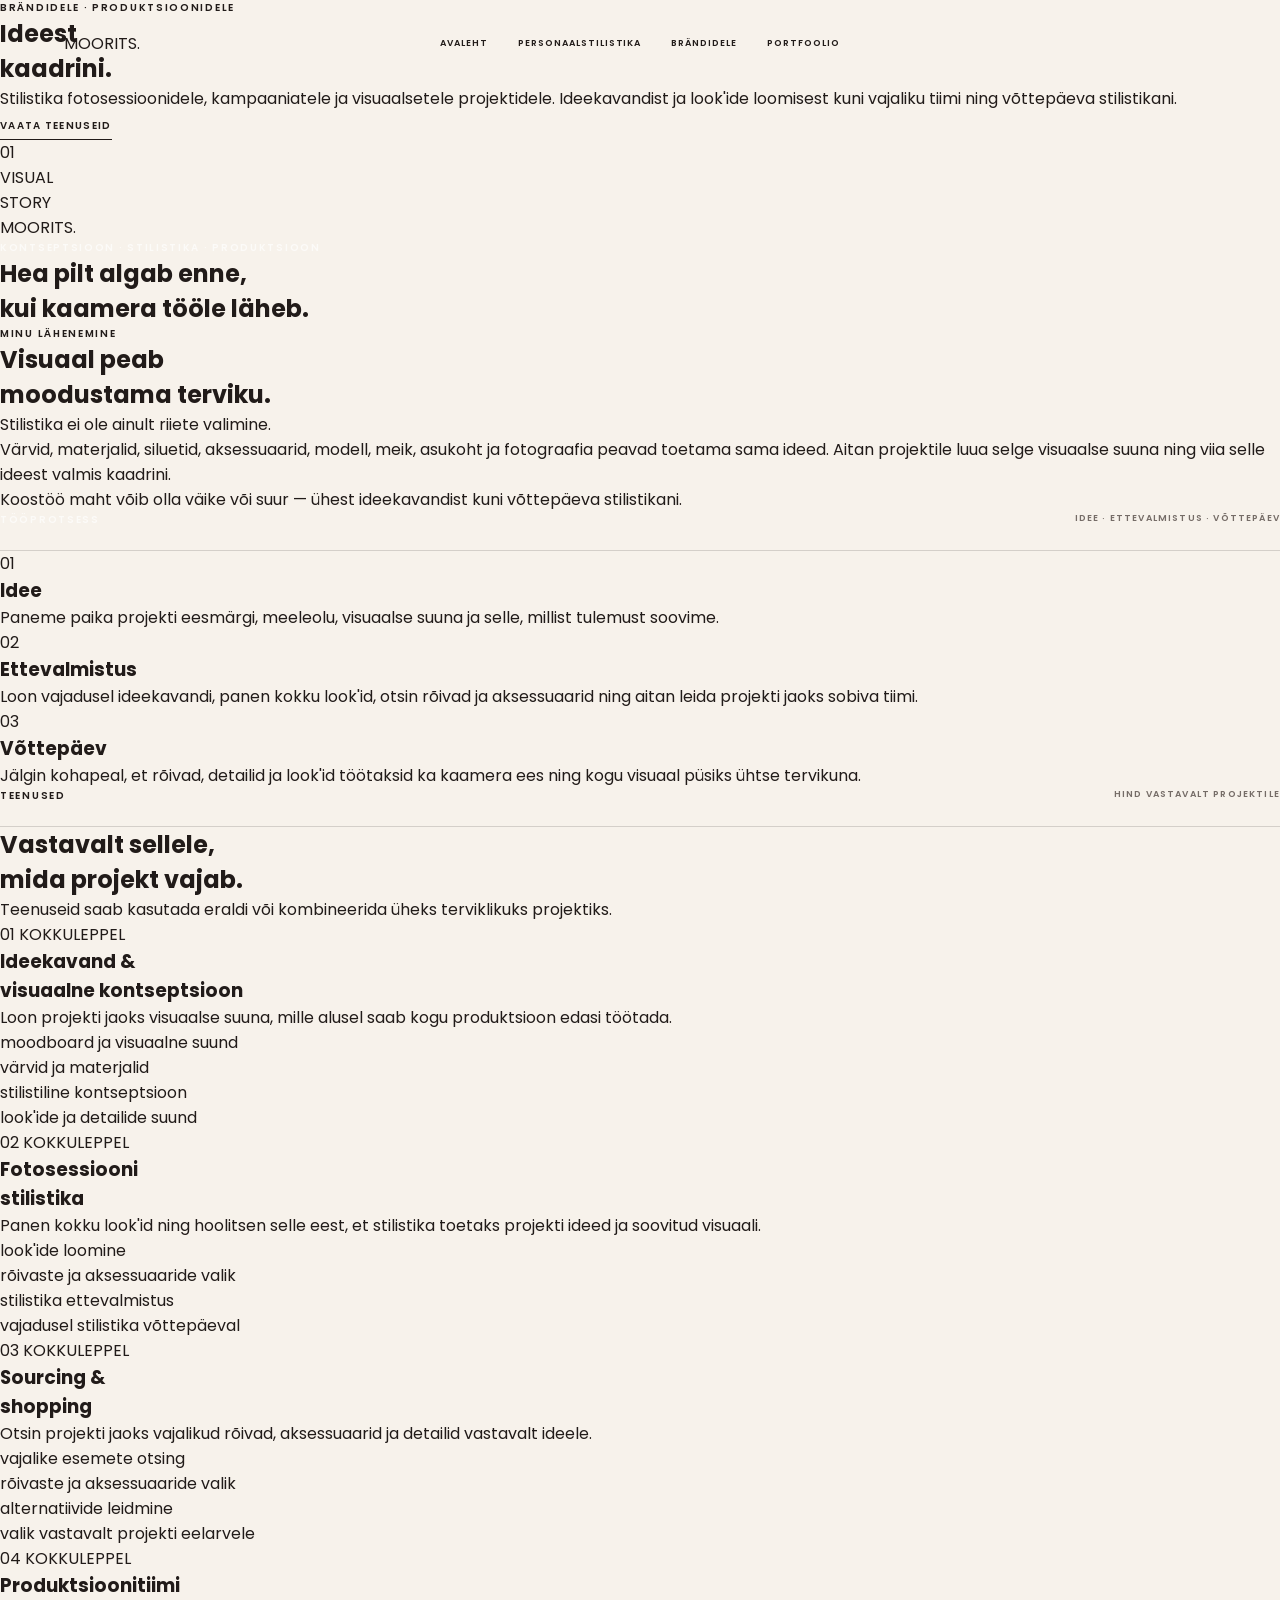
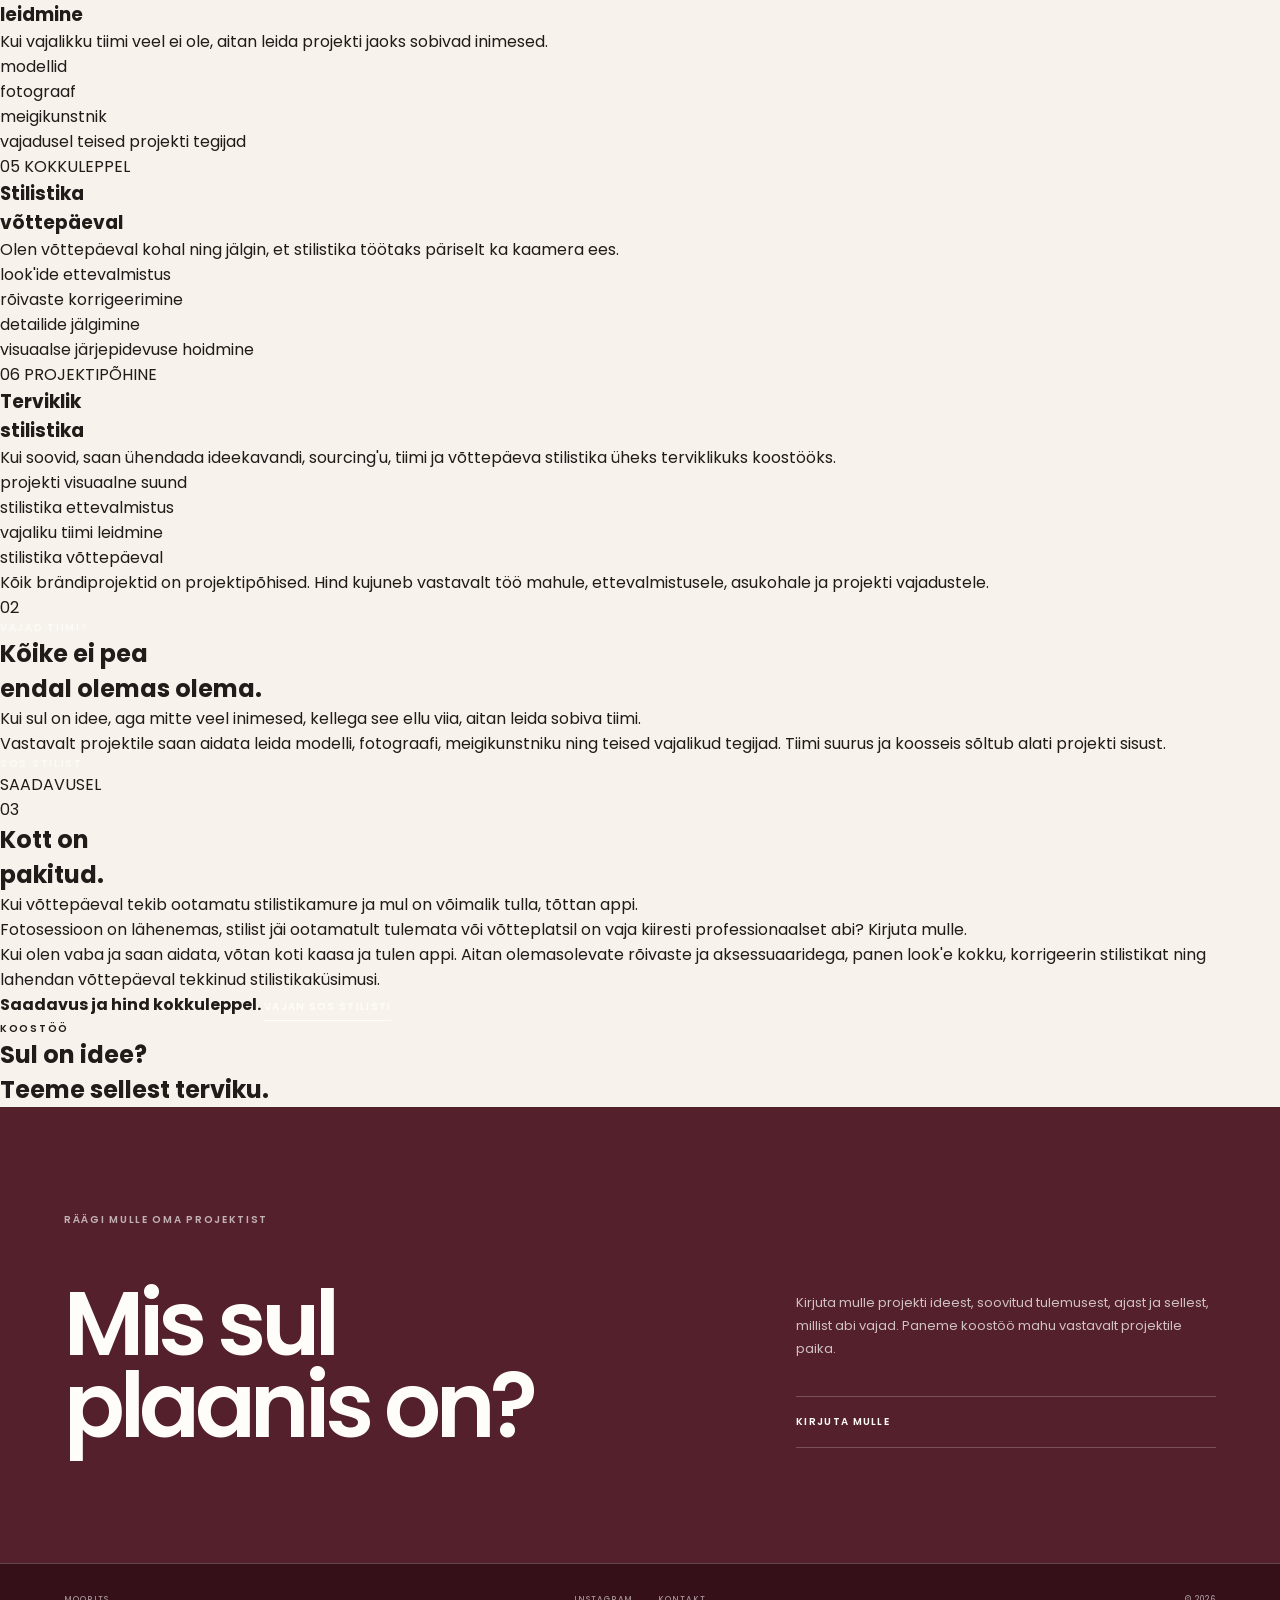
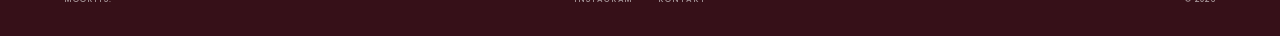
==== brandidele/index.html @ 77b9a2a5 "Update index.html" ====
<!DOCTYPE html>
<html lang="et">

<head>
  <meta charset="UTF-8">
  <meta name="viewport" content="width=device-width, initial-scale=1.0">

  <title>Stilistika brändidele | MOORITS.</title>

  <meta
    name="description"
    content="Stilistika brändidele, fotosessioonidele ja visuaalsetele projektidele. Ideekavandid, fotosessiooni stilistika, sourcing, tiimi leidmine ja SOS Stilist."
  >

  <link rel="stylesheet" href="../css/style.css">
</head>

<body class="brands-page">

  <header class="header brands-header">

    <a href="/" class="logo">MOORITS.</a>

    <nav class="desktop-nav">

      <a href="/">AVALEHT</a>

      <div class="nav-dropdown">

        <button class="nav-dropdown-trigger" type="button">
          PERSONAALSTILISTIKA
        </button>

        <div class="nav-dropdown-menu">
          <a href="/meestele/">MEESTELE</a>
          <a href="/naistele/">NAISTELE</a>
        </div>

      </div>

      <a href="/brandidele/" class="active">BRÄNDIDELE</a>
      <a href="/portfoolio/">PORTFOOLIO</a>

    </nav>

    <button class="menu-button" id="menuButton" type="button">
      MENÜÜ
    </button>

  </header>


  <nav class="mobile-nav" id="mobileNav">

    <button class="mobile-close" id="mobileClose" type="button">
      SULGE
    </button>

    <div class="mobile-links">

      <a href="/">Avaleht</a>

      <span class="mobile-nav-label">
        PERSONAALSTILISTIKA
      </span>

      <a href="/meestele/">Meestele</a>
      <a href="/naistele/">Naistele</a>

      <a href="/brandidele/">Brändidele</a>
      <a href="/portfoolio/">Portfoolio</a>

      <a href="#kontakt">Kontakt</a>

    </div>

  </nav>


  <main>

    <!-- HERO -->

    <section class="brands-hero">

      <div class="brands-hero-copy">

        <p class="label brands-label">
          BRÄNDIDELE · PRODUKTSIOONIDELE
        </p>

        <h1>
          Ideest<br>
          <span>kaadrini.</span>
        </h1>

        <p class="brands-hero-lead">
          Stilistika fotosessioonidele, kampaaniatele ja visuaalsetele
          projektidele. Ideekavandist ja look'ide loomisest kuni
          vajaliku tiimi ning võttepäeva stilistikani.
        </p>

        <a href="#teenused" class="text-link">
          VAATA TEENUSEID
        </a>

      </div>

      <div class="brands-hero-visual">

        <span class="brands-hero-number">
          01
        </span>

        <div class="brands-hero-word">
          VISUAL<br>
          STORY
        </div>

        <span class="brands-hero-bottom">
          MOORITS.
        </span>

      </div>

    </section>


    <!-- STATEMENT -->

    <section class="brands-statement">

      <p class="label light">
        KONTSEPTSIOON · STILISTIKA · PRODUKTSIOON
      </p>

      <h2>
        Hea pilt algab enne,<br>
        <span>kui kaamera tööle läheb.</span>
      </h2>

    </section>


    <!-- INTRO -->

    <section class="brands-intro">

      <div class="brands-intro-heading">

        <p class="label brands-label">
          MINU LÄHENEMINE
        </p>

        <h2>
          Visuaal peab<br>
          moodustama terviku.
        </h2>

      </div>

      <div class="brands-intro-copy">

        <p class="brands-intro-lead">
          Stilistika ei ole ainult riiete valimine.
        </p>

        <p>
          Värvid, materjalid, siluetid, aksessuaarid, modell,
          meik, asukoht ja fotograafia peavad toetama sama ideed.
          Aitan projektile luua selge visuaalse suuna ning viia selle
          ideest valmis kaadrini.
        </p>

        <p>
          Koostöö maht võib olla väike või suur —
          ühest ideekavandist kuni võttepäeva stilistikani.
        </p>

      </div>

    </section>


    <!-- PROCESS -->

    <section class="brands-process">

      <div class="section-head">

        <p class="label light">
          TÖÖPROTSESS
        </p>

        <span>
          IDEE · ETTEVALMISTUS · VÕTTEPÄEV
        </span>

      </div>

      <div class="brands-process-grid">

        <article>

          <span class="brands-process-number">
            01
          </span>

          <h3>
            Idee
          </h3>

          <p>
            Paneme paika projekti eesmärgi, meeleolu,
            visuaalse suuna ja selle, millist tulemust soovime.
          </p>

        </article>


        <article>

          <span class="brands-process-number">
            02
          </span>

          <h3>
            Ettevalmistus
          </h3>

          <p>
            Loon vajadusel ideekavandi, panen kokku look'id,
            otsin rõivad ja aksessuaarid ning aitan leida
            projekti jaoks sobiva tiimi.
          </p>

        </article>


        <article>

          <span class="brands-process-number">
            03
          </span>

          <h3>
            Võttepäev
          </h3>

          <p>
            Jälgin kohapeal, et rõivad, detailid ja look'id
            töötaksid ka kaamera ees ning kogu visuaal
            püsiks ühtse tervikuna.
          </p>

        </article>

      </div>

    </section>


    <!-- SERVICES -->

    <section class="brands-services" id="teenused">

      <div class="section-head">

        <p class="label">
          TEENUSED
        </p>

        <span>
          HIND VASTAVALT PROJEKTILE
        </span>

      </div>


      <div class="brands-services-heading">

        <h2>
          Vastavalt sellele,<br>
          <span>mida projekt vajab.</span>
        </h2>

        <p>
          Teenuseid saab kasutada eraldi või kombineerida
          üheks terviklikuks projektiks.
        </p>

      </div>


      <div class="brands-service-grid">

        <article class="brands-service-card">

          <div class="brands-service-top">
            <span>01</span>
            <span>KOKKULEPPEL</span>
          </div>

          <h3>
            Ideekavand &amp;<br>
            visuaalne kontseptsioon
          </h3>

          <p>
            Loon projekti jaoks visuaalse suuna, mille alusel
            saab kogu produktsioon edasi töötada.
          </p>

          <ul>
            <li>moodboard ja visuaalne suund</li>
            <li>värvid ja materjalid</li>
            <li>stilistiline kontseptsioon</li>
            <li>look'ide ja detailide suund</li>
          </ul>

        </article>


        <article class="brands-service-card brands-service-featured">

          <div class="brands-service-top">
            <span>02</span>
            <span>KOKKULEPPEL</span>
          </div>

          <h3>
            Fotosessiooni<br>
            stilistika
          </h3>

          <p>
            Panen kokku look'id ning hoolitsen selle eest,
            et stilistika toetaks projekti ideed ja soovitud visuaali.
          </p>

          <ul>
            <li>look'ide loomine</li>
            <li>rõivaste ja aksessuaaride valik</li>
            <li>stilistika ettevalmistus</li>
            <li>vajadusel stilistika võttepäeval</li>
          </ul>

        </article>


        <article class="brands-service-card">

          <div class="brands-service-top">
            <span>03</span>
            <span>KOKKULEPPEL</span>
          </div>

          <h3>
            Sourcing &amp;<br>
            shopping
          </h3>

          <p>
            Otsin projekti jaoks vajalikud rõivad,
            aksessuaarid ja detailid vastavalt ideele.
          </p>

          <ul>
            <li>vajalike esemete otsing</li>
            <li>rõivaste ja aksessuaaride valik</li>
            <li>alternatiivide leidmine</li>
            <li>valik vastavalt projekti eelarvele</li>
          </ul>

        </article>


        <article class="brands-service-card">

          <div class="brands-service-top">
            <span>04</span>
            <span>KOKKULEPPEL</span>
          </div>

          <h3>
            Produktsioonitiimi<br>
            leidmine
          </h3>

          <p>
            Kui vajalikku tiimi veel ei ole, aitan leida
            projekti jaoks sobivad inimesed.
          </p>

          <ul>
            <li>modellid</li>
            <li>fotograaf</li>
            <li>meigikunstnik</li>
            <li>vajadusel teised projekti tegijad</li>
          </ul>

        </article>


        <article class="brands-service-card">

          <div class="brands-service-top">
            <span>05</span>
            <span>KOKKULEPPEL</span>
          </div>

          <h3>
            Stilistika<br>
            võttepäeval
          </h3>

          <p>
            Olen võttepäeval kohal ning jälgin,
            et stilistika töötaks päriselt ka kaamera ees.
          </p>

          <ul>
            <li>look'ide ettevalmistus</li>
            <li>rõivaste korrigeerimine</li>
            <li>detailide jälgimine</li>
            <li>visuaalse järjepidevuse hoidmine</li>
          </ul>

        </article>


        <article class="brands-service-card brands-service-last">

          <div class="brands-service-top">
            <span>06</span>
            <span>PROJEKTIPÕHINE</span>
          </div>

          <h3>
            Terviklik<br>
            stilistika
          </h3>

          <p>
            Kui soovid, saan ühendada ideekavandi,
            sourcing'u, tiimi ja võttepäeva stilistika
            üheks terviklikuks koostööks.
          </p>

          <ul>
            <li>projekti visuaalne suund</li>
            <li>stilistika ettevalmistus</li>
            <li>vajaliku tiimi leidmine</li>
            <li>stilistika võttepäeval</li>
          </ul>

        </article>

      </div>


      <p class="brands-price-note">
        Kõik brändiprojektid on projektipõhised.
        Hind kujuneb vastavalt töö mahule, ettevalmistusele,
        asukohale ja projekti vajadustele.
      </p>

    </section>


    <!-- TEAM -->

    <section class="brands-team">

      <div class="brands-team-side">

        <span>
          02
        </span>

        <p class="label light">
          VAJAD TIIMI?
        </p>

      </div>


      <div class="brands-team-main">

        <h2>
          Kõike ei pea<br>
          endal olemas olema.
        </h2>

        <div class="brands-team-text">

          <p class="brands-team-lead">
            Kui sul on idee, aga mitte veel inimesed,
            kellega see ellu viia, aitan leida sobiva tiimi.
          </p>

          <p>
            Vastavalt projektile saan aidata leida modelli,
            fotograafi, meigikunstniku ning teised vajalikud tegijad.
            Tiimi suurus ja koosseis sõltub alati projekti sisust.
          </p>

        </div>

      </div>

    </section>


    <!-- SOS -->

    <section class="brands-sos">

      <div class="brands-sos-top">

        <p class="label light">
          SOS STILIST
        </p>

        <span>
          SAADAVUSEL
        </span>

      </div>


      <div class="brands-sos-grid">

        <div>

          <span class="brands-sos-small">
            03
          </span>

          <h2>
            Kott on<br>
            pakitud.
          </h2>

        </div>


        <div class="brands-sos-copy">

          <p class="brands-sos-lead">
            Kui võttepäeval tekib ootamatu stilistikamure
            ja mul on võimalik tulla, tõttan appi.
          </p>

          <p>
            Fotosessioon on lähenemas, stilist jäi ootamatult
            tulemata või võtteplatsil on vaja kiiresti
            professionaalset abi? Kirjuta mulle.
          </p>

          <p>
            Kui olen vaba ja saan aidata, võtan koti kaasa
            ja tulen appi. Aitan olemasolevate rõivaste ja
            aksessuaaridega, panen look'e kokku, korrigeerin
            stilistikat ning lahendan võttepäeval tekkinud
            stilistikaküsimusi.
          </p>

          <strong>
            Saadavus ja hind kokkuleppel.
          </strong>

          <a href="#kontakt" class="text-link light-link">
            VAJAN SOS STILISTI
          </a>

        </div>

      </div>

    </section>


    <!-- FINAL -->

    <section class="brands-final">

      <p class="label brands-label">
        KOOSTÖÖ
      </p>

      <h2>
        Sul on idee?<br>
        <span>Teeme sellest terviku.</span>
      </h2>

    </section>


    <!-- CONTACT -->

    <section class="contact brands-contact" id="kontakt">

      <p class="label light">
        RÄÄGI MULLE OMA PROJEKTIST
      </p>

      <div class="contact-grid">

        <h2>
          Mis sul<br>
          plaanis on?
        </h2>

        <div>

          <p>
            Kirjuta mulle projekti ideest, soovitud tulemusest,
            ajast ja sellest, millist abi vajad.
            Paneme koostöö mahu vastavalt projektile paika.
          </p>

          <span class="contact-link">
            KIRJUTA MULLE
          </span>

        </div>

      </div>

    </section>

  </main>


  <footer>

    <span>
      MOORITS.
    </span>

    <div>
      <a href="#">INSTAGRAM</a>
      <a href="#kontakt">KONTAKT</a>
    </div>

    <span>
      © 2026
    </span>

  </footer>


  <script src="../js/main.js"></script>

</body>
</html>
---- css/style.css ----
@import url("https://fonts.googleapis.com/css2?family=Poppins:wght@400;500;600;700&display=swap");

:root {
  --cream: #f7f2eb;
  --beige: #e7dbcf;
  --beige-light: #eee6dc;

  --wine: #54202b;
  --wine-dark: #361018;

  --ink: #211b19;
  --muted: #756c67;

  --white: #fffdf9;

  --line: rgba(33, 27, 25, 0.16);
  --line-light: rgba(255, 255, 255, 0.22);

  --page: 5vw;
}

* {
  margin: 0;
  padding: 0;
  box-sizing: border-box;
}

html {
  scroll-behavior: smooth;
}

body {
  font-family: "Poppins", Arial, sans-serif;

  background: var(--cream);
  color: var(--ink);

  overflow-x: hidden;

  -webkit-font-smoothing: antialiased;
}

body.menu-open {
  overflow: hidden;
}

img {
  display: block;
  width: 100%;
}

a {
  color: inherit;
  text-decoration: none;
}

button {
  font-family: inherit;
}

.label {
  font-size: 10px;
  font-weight: 600;

  letter-spacing: 0.17em;
}

.label.light {
  color: rgba(255,255,255,0.65);
}

.text-link {
  display: inline-block;

  width: fit-content;

  padding-bottom: 5px;

  border-bottom: 1px solid currentColor;

  font-size: 10px;
  font-weight: 600;

  letter-spacing: 0.13em;
}

.light-link {
  color: var(--white);
}


/* HEADER */

.header {
  position: absolute;

  top: 0;
  left: 0;

  z-index: 50;

  width: 100%;
  height: 86px;

  display: grid;

  grid-template-columns: 1fr auto 1fr;

  align-items: center;

  padding: 0 var(--page);
}

.logo {
  width: 150px;
}

.desktop-nav {
  display: flex;

  gap: 30px;

  align-items: center;
}

.desktop-nav a {
  font-size: 9px;
  font-weight: 600;

  letter-spacing: 0.11em;
}

.menu-button {
  display: none;
}


/* MOBILE MENU */

.mobile-nav {
  display: none;
}


/* HERO */

.hero {
  min-height: 100vh;

  display: grid;

  grid-template-columns: 42% 58%;

  background: var(--beige-light);
}

.hero-text {
  display: flex;

  flex-direction: column;

  justify-content: center;

  padding:
    130px
    5vw
    70px
    var(--page);
}

.hero-text .label {
  margin-bottom: 25px;

  color: var(--wine);
}

.hero-text h1 {
  max-width: 620px;

  font-size: clamp(40px, 4.2vw, 67px);
  font-weight: 700;

  line-height: 1.02;
  letter-spacing: -0.055em;
}

.hero-description {
  max-width: 360px;

  margin-top: 28px;

  color: var(--muted);

  font-size: 13px;
  line-height: 1.7;
}

.hero-text .text-link {
  margin-top: 35px;
}

.hero-image {
  min-width: 0;

  overflow: hidden;
}

.hero-image img {
  width: 100%;
  height: 100%;

  object-fit: cover;
  object-position: center center;
}


/* INTRO */

.intro {
  display: grid;

  grid-template-columns: 1.15fr 0.85fr;

  gap: 11vw;

  padding:
    130px
    var(--page)
    140px;
}

.intro h2 {
  margin-top: 30px;

  font-size: clamp(43px, 5vw, 76px);
  font-weight: 700;

  line-height: 0.98;
  letter-spacing: -0.055em;
}

.intro h2 span {
  color: var(--wine);
}

.intro-copy {
  align-self: end;
}

.intro-copy p {
  color: var(--muted);

  font-size: 13px;
  line-height: 1.8;
}

.intro-copy .lead {
  margin-bottom: 28px;

  color: var(--ink);

  font-size: 18px;
  font-weight: 500;

  line-height: 1.45;
}


/* SERVICES */

.services {
  padding:
    100px
    var(--page)
    130px;

  background: var(--beige);
}

.section-head {
  display: flex;

  justify-content: space-between;

  padding-bottom: 22px;

  border-bottom: 1px solid var(--line);
}

.section-head span {
  color: var(--muted);

  font-size: 9px;
  font-weight: 600;

  letter-spacing: 0.13em;
}

.service {
  min-height: 175px;

  display: grid;

  grid-template-columns:
    55px
    1.05fr
    0.75fr
    30px;

  gap: 35px;

  align-items: center;

  border-bottom: 1px solid var(--line);

  transition:
    background 0.25s ease,
    color 0.25s ease,
    padding 0.25s ease;
}

.service:hover {
  padding-left: 20px;
  padding-right: 20px;

  background: var(--wine);
  color: var(--white);
}

.number {
  align-self: start;

  padding-top: 45px;

  color: var(--muted);

  font-size: 9px;
}

.service h3 {
  font-size: clamp(27px, 3vw, 46px);
  font-weight: 600;

  line-height: 1.05;
  letter-spacing: -0.04em;
}

.service small {
  display: block;

  margin-top: 10px;

  color: var(--muted);

  font-size: 8px;
  font-weight: 600;

  letter-spacing: 0.15em;
}

.service p {
  max-width: 390px;

  color: var(--muted);

  font-size: 12px;
  line-height: 1.75;
}

.service:hover .number,
.service:hover small,
.service:hover p {
  color: rgba(255,255,255,0.7);
}

.arrow {
  justify-self: end;

  font-size: 22px;
}


/* STATEMENT */

.statement {
  min-height: 650px;

  display: grid;

  grid-template-columns: 30% 70%;

  padding:
    100px
    var(--page);

  background: var(--wine);

  color: var(--white);
}

.statement-content {
  align-self: center;

  max-width: 920px;
}

.statement h2 {
  font-size: clamp(48px, 6vw, 90px);
  font-weight: 600;

  line-height: 0.98;
  letter-spacing: -0.06em;
}

.statement h2 span {
  color: var(--beige);

  font-style: italic;
}

.statement-content p {
  max-width: 560px;

  margin-top: 35px;

  color: rgba(255,255,255,0.72);

  font-size: 13px;
  line-height: 1.8;
}

.statement-content .text-link {
  margin-top: 38px;
}


/* PORTFOLIO */

.portfolio {
  padding:
    120px
    var(--page)
    130px;
}

.portfolio-head {
  display: flex;

  justify-content: space-between;
  align-items: end;

  gap: 60px;

  margin-bottom: 70px;
}

.portfolio-head h2 {
  margin-top: 17px;

  font-size: clamp(50px, 6vw, 88px);
  font-weight: 700;

  letter-spacing: -0.06em;
}

.portfolio-head > p {
  max-width: 320px;

  color: var(--muted);

  font-size: 12px;
  line-height: 1.7;
}

.portfolio-grid {
  display: grid;

  grid-template-columns: 1fr 0.74fr 0.82fr;

  gap: 25px;

  align-items: start;
}

.work-2 {
  margin-top: 100px;
}

.work-3 {
  margin-top: 35px;
}

.work-image {
  aspect-ratio: 4 / 5;

  padding: 16px;

  font-size: 9px;
  font-weight: 600;
}

.neutral {
  background: #cdbfb2;
}

.wine {
  background: var(--wine);
  color: var(--white);
}

.dark {
  background: var(--ink);
  color: var(--white);
}

.work-meta {
  display: flex;

  justify-content: space-between;

  margin-top: 11px;

  font-size: 8px;
  font-weight: 600;

  letter-spacing: 0.12em;
}


/* ABOUT */

.about {
  display: grid;

  grid-template-columns: 46% 54%;

  min-height: 760px;

  background: var(--wine-dark);

  color: var(--white);
}

.about-image {
  overflow: hidden;
}

.about-image img {
  width: 100%;
  height: 100%;

  object-fit: cover;
  object-position: center top;
}

.about-copy {
  display: flex;

  flex-direction: column;

  justify-content: center;

  padding:
    90px
    8vw
    90px
    7vw;
}

.about-name {
  margin-top: 40px;

  color: var(--beige);

  font-size: 10px;
  font-weight: 600;

  letter-spacing: 0.16em;
}

.about-copy h2 {
  margin-top: 15px;

  font-size: clamp(46px, 5vw, 78px);
  font-weight: 600;

  line-height: 0.98;
  letter-spacing: -0.055em;
}

.about-copy h3 {
  margin-top: 27px;

  color: var(--beige);

  font-size: 19px;
  font-weight: 500;
}

.about-copy > p:not(.about-name) {
  max-width: 560px;

  margin-top: 22px;

  color: rgba(255,255,255,0.72);

  font-size: 13px;
  line-height: 1.8;
}

.about-copy .text-link {
  margin-top: 38px;
}


/* TASKUSTILIST */

.taskustilist {
  padding:
    110px
    var(--page)
    130px;

  background: var(--beige-light);
}

.task-grid {
  display: grid;

  grid-template-columns: 1.15fr 0.85fr;

  gap: 8vw;

  align-items: end;

  margin-top: 75px;
}

.task-title {
  font-size: clamp(65px, 9vw, 135px);
  font-weight: 700;

  line-height: 0.78;
  letter-spacing: -0.07em;
}

.task-title span {
  display: block;
}

.task-title span:last-child {
  margin-left: 10vw;

  color: var(--wine);
}

.task-copy {
  max-width: 450px;
}

.task-copy h2 {
  font-size: clamp(28px, 2.8vw, 42px);
  font-weight: 600;

  line-height: 1.08;
  letter-spacing: -0.04em;
}

.task-copy > p {
  margin-top: 24px;

  color: var(--muted);

  font-size: 12px;
  line-height: 1.75;
}

.task-row {
  display: flex;

  justify-content: space-between;

  padding: 16px 0;

  border-top: 1px solid var(--line);

  font-size: 9px;
  font-weight: 600;

  letter-spacing: 0.12em;
}

.task-copy .task-row:first-of-type {
  margin-top: 35px;
}

.task-copy .task-row:last-child {
  border-bottom: 1px solid var(--line);
}


/* CONTACT */

.contact {
  padding:
    105px
    var(--page)
    115px;

  background: var(--wine);

  color: var(--white);
}

.contact-grid {
  display: grid;

  grid-template-columns: 1.2fr 0.8fr;

  gap: 8vw;

  align-items: end;

  margin-top: 55px;
}

.contact h2 {
  font-size: clamp(53px, 7vw, 105px);
  font-weight: 600;

  line-height: 0.92;
  letter-spacing: -0.06em;
}

.contact-grid > div {
  max-width: 430px;
}

.contact-grid p {
  color: rgba(255,255,255,0.72);

  font-size: 13px;
  line-height: 1.8;
}

.contact-link {
  display: block;

  margin-top: 35px;

  padding: 17px 0;

  border-top: 1px solid var(--line-light);
  border-bottom: 1px solid var(--line-light);

  font-size: 10px;
  font-weight: 600;

  letter-spacing: 0.13em;
}


/* FOOTER */

footer {
  display: grid;

  grid-template-columns: 1fr auto 1fr;

  align-items: center;

  gap: 40px;

  padding:
    30px
    var(--page);

  background: var(--wine-dark);

  color: rgba(255,255,255,0.55);

  border-top: 1px solid var(--line-light);

  font-size: 8px;
  font-weight: 500;

  letter-spacing: 0.12em;
}

footer div {
  display: flex;

  gap: 25px;
}

footer > span:last-child {
  justify-self: end;
}


/* TABLET */

@media (max-width: 1000px) {

  :root {
    --page: 35px;
  }

  .desktop-nav {
    gap: 18px;
  }

  .service {
    grid-template-columns:
      45px
      1fr
      0.7fr
      30px;

    gap: 20px;
  }

}


/* PHONE */

@media (max-width: 760px) {

  :root {
    --page: 20px;
  }


  /* HEADER */

  .header {
    height: 70px;

    grid-template-columns: 1fr auto;
  }

  .logo {
    width: 125px;
  }

  .desktop-nav {
    display: none;
  }

  .menu-button {
    display: block;

    border: 0;
    background: none;

    color: var(--ink);

    font-size: 9px;
    font-weight: 600;

    letter-spacing: 0.14em;

    cursor: pointer;
  }


  /* MOBILE NAV */

  .mobile-nav {
    position: fixed;

    inset: 0;

    z-index: 100;

    display: flex;

    flex-direction: column;

    padding:
      25px
      var(--page);

    background: var(--wine-dark);

    color: var(--white);

    opacity: 0;

    visibility: hidden;

    transition:
      opacity 0.25s ease,
      visibility 0.25s ease;
  }

  .mobile-nav.open {
    opacity: 1;
    visibility: visible;
  }

  .mobile-close {
    align-self: flex-end;

    border: 0;
    background: none;

    color: var(--white);

    font-size: 9px;
    font-weight: 600;

    letter-spacing: 0.14em;

    cursor: pointer;
  }

  .mobile-links {
    display: flex;

    flex-direction: column;

    justify-content: center;

    flex: 1;

    gap: 7px;
  }

  .mobile-links a {
    font-size: clamp(34px, 10vw, 50px);
    font-weight: 600;

    line-height: 1.12;
    letter-spacing: -0.05em;
  }


  /* HERO */

  .hero {
    display: flex;

    flex-direction: column;

    min-height: auto;

    padding-top: 70px;
  }

  .hero-image {
    order: 1;

    height: 60vh;
    min-height: 430px;
  }

  .hero-image img {
    object-position: center 35%;
  }

  .hero-text {
    order: 2;

    padding:
      45px
      var(--page)
      60px;
  }

  .hero-text h1 {
    max-width: 100%;

    font-size: clamp(38px, 10.6vw, 52px);
  }

  .hero-description {
    margin-top: 22px;
  }


  /* INTRO */

  .intro {
    display: block;

    padding:
      80px
      var(--page)
      90px;
  }

  .intro h2 {
    font-size: clamp(39px, 11vw, 56px);
  }

  .intro-copy {
    margin-top: 55px;

    padding-top: 23px;

    border-top: 1px solid var(--line);
  }


  /* SERVICES */

  .services {
    padding:
      75px
      var(--page)
      85px;
  }

  .service {
    min-height: auto;

    grid-template-columns: 1fr 30px;

    gap: 16px;

    padding: 28px 0;
  }

  .number {
    grid-column: 1 / -1;

    padding-top: 0;
  }

  .service > div {
    grid-column: 1 / -1;
  }

  .service h3 {
    font-size: clamp(28px, 8vw, 39px);
  }

  .service p {
    grid-column: 1;

    padding-top: 5px;
  }

  .arrow {
    grid-column: 2;

    align-self: end;
  }

  .service:hover {
    padding:
      28px
      15px;

    margin:
      0
      -15px;
  }


  /* STATEMENT */

  .statement {
    min-height: auto;

    display: block;

    padding:
      80px
      var(--page)
      90px;
  }

  .statement-content {
    margin-top: 85px;
  }

  .statement h2 {
    font-size: clamp(43px, 12vw, 61px);
  }


  /* PORTFOLIO */

  .portfolio {
    padding:
      85px
      var(--page)
      90px;
  }

  .portfolio-head {
    display: block;

    margin-bottom: 50px;
  }

  .portfolio-head h2 {
    font-size: clamp(49px, 14vw, 70px);
  }

  .portfolio-head > p {
    margin-top: 28px;
  }

  .portfolio-grid {
    display: flex;

    gap: 14px;

    margin:
      0
      calc(var(--page) * -1);

    padding:
      0
      var(--page)
      15px;

    overflow-x: auto;

    scroll-snap-type: x mandatory;
    scrollbar-width: none;
  }

  .portfolio-grid::-webkit-scrollbar {
    display: none;
  }

  .work {
    flex: 0 0 80vw;

    margin-top: 0;

    scroll-snap-align: start;
  }


  /* ABOUT */

  .about {
    display: flex;

    flex-direction: column;

    min-height: auto;
  }

  .about-image {
    height: 62vh;
  }

  .about-copy {
    padding:
      70px
      var(--page)
      85px;
  }

  .about-copy h2 {
    font-size: clamp(43px, 12vw, 60px);
  }


  /* TASK */

  .taskustilist {
    padding:
      80px
      var(--page)
      90px;
  }

  .task-grid {
    display: block;

    margin-top: 55px;
  }

  .task-title {
    font-size: clamp(63px, 18vw, 90px);
  }

  .task-copy {
    margin-top: 80px;
  }

  .task-copy h2 {
    font-size: 30px;
  }


  /* CONTACT */

  .contact {
    padding:
      85px
      var(--page)
      90px;
  }

  .contact-grid {
    display: block;

    margin-top: 50px;
  }

  .contact h2 {
    font-size: clamp(50px, 14vw, 68px);
  }

  .contact-grid > div {
    margin-top: 60px;
  }


  /* FOOTER */

  footer {
    grid-template-columns: 1fr auto;

    gap: 25px;

    padding:
      28px
      var(--page);
  }

  footer div {
    justify-self: end;
  }

  footer > span:last-child {
    grid-column: 1 / -1;

    justify-self: start;
  }

}
/* =========================================================
   PERSONAALSTILISTIKA — NAISTELE
   ========================================================= */


/* NAV DROPDOWN */

.nav-dropdown {
  position: relative;
}

.nav-dropdown-trigger {
  padding: 25px 0;

  border: 0;
  background: transparent;

  color: var(--ink);

  font-family: inherit;
  font-size: 9px;
  font-weight: 600;

  letter-spacing: 0.11em;

  cursor: pointer;
}

.nav-dropdown-menu {
  position: absolute;

  top: calc(100% - 10px);
  left: 50%;

  width: 185px;

  padding: 10px;

  background: var(--white);

  border: 1px solid var(--line);

  transform:
    translateX(-50%)
    translateY(8px);

  opacity: 0;
  visibility: hidden;

  transition:
    opacity 0.2s ease,
    transform 0.2s ease,
    visibility 0.2s ease;
}

.nav-dropdown:hover .nav-dropdown-menu,
.nav-dropdown:focus-within .nav-dropdown-menu {
  opacity: 1;
  visibility: visible;

  transform:
    translateX(-50%)
    translateY(0);
}

.nav-dropdown-menu a {
  display: block;

  padding: 12px 14px;

  color: var(--ink);

  font-size: 9px;
  font-weight: 600;

  letter-spacing: 0.11em;
}

.nav-dropdown-menu a:hover,
.nav-dropdown-menu a.active {
  background: var(--beige-light);
  color: var(--wine);
}

.mobile-nav-label {
  margin-top: 20px;
  margin-bottom: 3px;

  color: rgba(255,255,255,0.45);

  font-size: 9px;
  font-weight: 600;

  letter-spacing: 0.15em;
}


/* HEADER */

.women-header {
  color: var(--ink);
}


/* HERO */

.women-hero {
  min-height: 100vh;

  display: grid;

  grid-template-columns: 58% 42%;

  padding-top: 86px;

  background: var(--beige-light);
}

.women-hero-copy {
  display: flex;

  flex-direction: column;

  justify-content: center;

  padding:
    80px
    7vw
    90px
    var(--page);
}

.women-hero-copy .label {
  margin-bottom: 30px;

  color: var(--wine);
}

.women-hero-copy h1 {
  max-width: 800px;

  font-size: clamp(58px, 7vw, 108px);
  font-weight: 700;

  line-height: 0.9;
  letter-spacing: -0.07em;
}

.women-hero-lead {
  max-width: 570px;

  margin-top: 40px;

  color: var(--muted);

  font-size: 14px;
  line-height: 1.8;
}

.women-hero-copy .text-link {
  margin-top: 38px;
}

.women-hero-visual {
  position: relative;

  display: flex;

  flex-direction: column;

  justify-content: space-between;

  padding:
    50px
    45px;

  background: var(--wine);

  color: var(--white);

  overflow: hidden;
}

.women-hero-number {
  align-self: flex-end;

  font-size: 10px;
  font-weight: 600;

  letter-spacing: 0.15em;
}

.women-hero-word {
  margin-left: -7px;

  font-size: clamp(70px, 8vw, 135px);
  font-weight: 700;

  line-height: 0.76;
  letter-spacing: -0.08em;

  transform: rotate(-90deg);
  transform-origin: left bottom;

  white-space: nowrap;

  opacity: 0.12;
}


/* INTRO */

.women-intro {
  display: grid;

  grid-template-columns: 1.2fr 0.8fr;

  gap: 10vw;

  padding:
    130px
    var(--page)
    140px;
}

.women-intro-heading h2 {
  max-width: 900px;

  margin-top: 30px;

  font-size: clamp(48px, 6vw, 90px);
  font-weight: 700;

  line-height: 0.96;
  letter-spacing: -0.06em;
}

.women-intro-heading h2 span {
  color: var(--wine);
}

.women-intro-copy {
  align-self: end;
}

.women-intro-copy p {
  color: var(--muted);

  font-size: 13px;
  line-height: 1.85;
}

.women-intro-copy .women-intro-lead {
  margin-bottom: 25px;

  color: var(--ink);

  font-size: 18px;
  font-weight: 500;

  line-height: 1.5;
}


/* IDENTITY */

.women-identity {
  padding:
    100px
    var(--page)
    105px;

  background: var(--wine-dark);

  color: var(--white);
}

.women-identity-main {
  display: grid;

  grid-template-columns: 1.1fr 0.9fr;

  gap: 10vw;

  margin-top: 85px;
}

.women-identity-main h2 {
  max-width: 760px;

  font-size: clamp(47px, 5.7vw, 86px);
  font-weight: 600;

  line-height: 0.98;
  letter-spacing: -0.06em;
}

.women-identity-text p {
  margin-bottom: 23px;

  color: rgba(255,255,255,0.72);

  font-size: 13px;
  line-height: 1.85;
}

.women-identity-statement {
  max-width: 1050px;

  margin-top: 110px;
  margin-left: auto;

  padding-top: 30px;

  border-top: 1px solid var(--line-light);

  font-size: clamp(27px, 3.2vw, 48px);
  font-weight: 500;

  line-height: 1.18;
  letter-spacing: -0.04em;
}

.women-identity-statement strong {
  display: block;

  margin-top: 7px;

  color: var(--beige);

  font-weight: 600;
}


/* SERVICES */

.women-services {
  padding:
    110px
    var(--page)
    120px;

  background: var(--cream);
}

.women-services-heading {
  display: grid;

  grid-template-columns: 1.2fr 0.8fr;

  gap: 10vw;

  align-items: end;

  margin:
    75px
    0
    70px;
}

.women-services-heading h2 {
  font-size: clamp(52px, 6.5vw, 96px);
  font-weight: 700;

  line-height: 0.92;
  letter-spacing: -0.065em;
}

.women-services-heading p {
  max-width: 390px;

  color: var(--muted);

  font-size: 13px;
  line-height: 1.8;
}


/* COMPARISON */

.service-comparison {
  display: grid;

  grid-template-columns: repeat(3, 1fr);

  border-top: 1px solid var(--line);
  border-left: 1px solid var(--line);
}

.comparison-card {
  min-height: 690px;

  display: flex;

  flex-direction: column;

  padding:
    35px
    32px;

  border-right: 1px solid var(--line);
  border-bottom: 1px solid var(--line);

  background: var(--cream);
}

.comparison-featured {
  background: var(--beige);
}

.comparison-top {
  display: flex;

  justify-content: space-between;

  color: var(--muted);

  font-size: 8px;
  font-weight: 600;

  letter-spacing: 0.13em;
}

.comparison-card h3 {
  min-height: 110px;

  margin-top: 50px;

  font-size: clamp(30px, 3vw, 47px);
  font-weight: 600;

  line-height: 1.03;
  letter-spacing: -0.045em;
}

.comparison-price {
  margin-top: 22px;

  color: var(--wine);

  font-size: 25px;
  font-weight: 600;
}

.comparison-fit {
  min-height: 120px;

  margin-top: 35px;

  color: var(--ink);

  font-size: 12px;
  font-weight: 500;

  line-height: 1.65;
}

.comparison-card ul {
  margin:
    25px
    0
    40px;

  padding: 0;

  list-style: none;
}

.comparison-card li {
  position: relative;

  padding:
    11px
    0
    11px
    18px;

  border-top: 1px solid var(--line);

  color: var(--muted);

  font-size: 11px;
  line-height: 1.5;
}

.comparison-card li::before {
  content: "";

  position: absolute;

  top: 17px;
  left: 0;

  width: 5px;
  height: 5px;

  border-radius: 50%;

  background: var(--wine);
}

.comparison-link {
  width: fit-content;

  margin-top: auto;

  padding-bottom: 5px;

  border-bottom: 1px solid currentColor;

  font-size: 9px;
  font-weight: 600;

  letter-spacing: 0.13em;
}

.services-note {
  margin-top: 22px;

  color: var(--muted);

  font-size: 10px;
  line-height: 1.7;
}


/* DETAIL SECTIONS */

.women-service-detail {
  display: grid;

  grid-template-columns: 23% 77%;

  padding:
    110px
    var(--page)
    120px;

  background: var(--beige-light);

  border-top: 1px solid var(--line);
}

.women-service-detail:nth-of-type(even) {
  background: var(--cream);
}

.detail-side {
  display: flex;

  flex-direction: column;

  justify-content: space-between;

  min-height: 200px;
}

.detail-number {
  color: var(--wine);

  font-size: 76px;
  font-weight: 600;

  line-height: 1;
  letter-spacing: -0.07em;
}

.detail-main {
  max-width: 1050px;
}

.detail-heading {
  display: flex;

  justify-content: space-between;
  align-items: start;

  gap: 50px;
}

.detail-heading h2 {
  max-width: 760px;

  font-size: clamp(52px, 6vw, 92px);
  font-weight: 600;

  line-height: 0.92;
  letter-spacing: -0.065em;
}

.detail-price {
  padding-top: 9px;

  color: var(--wine);

  font-size: 25px;
  font-weight: 600;

  white-space: nowrap;
}

.detail-lead {
  max-width: 720px;

  margin-top: 55px;

  font-size: 18px;
  font-weight: 500;

  line-height: 1.55;
}

.detail-columns {
  display: grid;

  grid-template-columns: repeat(2, 1fr);

  gap: 55px;

  margin-top: 45px;
}

.detail-columns p {
  color: var(--muted);

  font-size: 13px;
  line-height: 1.85;
}

.detail-includes {
  display: grid;

  grid-template-columns: 0.45fr 1fr;

  gap: 50px;

  margin-top: 70px;
  padding-top: 25px;

  border-top: 1px solid var(--line);
}

.detail-includes > span {
  font-size: 9px;
  font-weight: 600;

  letter-spacing: 0.13em;
}

.detail-includes ul {
  padding: 0;

  list-style: none;
}

.detail-includes li {
  padding: 10px 0;

  border-bottom: 1px solid var(--line);

  color: var(--muted);

  font-size: 12px;
}


/* WINE SERVICE DETAIL */

.wine-detail {
  background: var(--wine) !important;

  color: var(--white);

  border-color: var(--line-light);
}

.wine-detail .detail-number,
.wine-detail .detail-price {
  color: var(--beige);
}

.wine-detail .detail-lead {
  color: var(--white);
}

.wine-detail .detail-columns p,
.wine-detail .detail-includes li {
  color: rgba(255,255,255,0.7);
}

.wine-detail .detail-includes,
.wine-detail .detail-includes li {
  border-color: var(--line-light);
}


/* STYLE SOS */

.style-sos {
  padding:
    105px
    var(--page)
    115px;

  background: var(--wine-dark);

  color: var(--white);
}

.style-sos-top {
  display: flex;

  justify-content: space-between;

  padding-bottom: 22px;

  border-bottom: 1px solid var(--line-light);
}

.style-sos-top > span {
  color: var(--beige);

  font-size: 18px;
  font-weight: 600;
}

.style-sos-grid {
  display: grid;

  grid-template-columns: 1.15fr 0.85fr;

  gap: 10vw;

  margin-top: 80px;
}

.style-sos h2 {
  font-size: clamp(48px, 6vw, 88px);
  font-weight: 600;

  line-height: 0.95;
  letter-spacing: -0.06em;
}

.style-sos-copy p {
  margin-bottom: 22px;

  color: rgba(255,255,255,0.7);

  font-size: 13px;
  line-height: 1.85;
}

.style-sos-copy .style-sos-lead {
  color: var(--white);

  font-size: 18px;
  font-weight: 500;

  line-height: 1.55;
}

.style-sos-copy .text-link {
  margin-top: 15px;
}


/* FINAL STATEMENT */

.women-final {
  padding:
    130px
    var(--page)
    140px;

  background: var(--cream);
}

.women-final h2 {
  max-width: 1200px;

  margin-top: 45px;

  font-size: clamp(50px, 6.6vw, 100px);
  font-weight: 700;

  line-height: 0.95;
  letter-spacing: -0.065em;
}

.women-final h2 span {
  color: var(--wine);
}


/* MOBILE */

@media (max-width: 760px) {

  .women-hero {
    display: flex;

    flex-direction: column;

    min-height: auto;

    padding-top: 70px;
  }

  .women-hero-copy {
    padding:
      65px
      var(--page)
      75px;
  }

  .women-hero-copy h1 {
    font-size: clamp(51px, 15vw, 76px);
  }

  .women-hero-lead {
    margin-top: 30px;

    font-size: 13px;
  }

  .women-hero-visual {
    min-height: 300px;

    padding:
      25px
      var(--page);
  }

  .women-hero-word {
    font-size: 67px;

    transform: none;

    line-height: 0.78;

    align-self: flex-start;
  }


  .women-intro {
    display: block;

    padding:
      85px
      var(--page)
      90px;
  }

  .women-intro-heading h2 {
    font-size: clamp(43px, 12vw, 60px);
  }

  .women-intro-copy {
    margin-top: 55px;

    padding-top: 25px;

    border-top: 1px solid var(--line);
  }


  .women-identity {
    padding:
      80px
      var(--page)
      85px;
  }

  .women-identity-main {
    display: block;

    margin-top: 65px;
  }

  .women-identity-main h2 {
    font-size: clamp(42px, 12vw, 59px);
  }

  .women-identity-text {
    margin-top: 55px;
  }

  .women-identity-statement {
    margin-top: 70px;

    font-size: 27px;
  }


  .women-services {
    padding:
      80px
      var(--page)
      85px;
  }

  .women-services .section-head span {
    display: none;
  }

  .women-services-heading {
    display: block;

    margin:
      55px
      0
      45px;
  }

  .women-services-heading h2 {
    font-size: clamp(47px, 13vw, 65px);
  }

  .women-services-heading p {
    margin-top: 30px;
  }


  .service-comparison {
    display: block;

    border-left: 1px solid var(--line);
  }

  .comparison-card {
    min-height: auto;

    padding:
      30px
      23px
      35px;
  }

  .comparison-card h3 {
    min-height: auto;

    margin-top: 40px;

    font-size: 36px;
  }

  .comparison-fit {
    min-height: auto;

    margin-top: 30px;
  }

  .comparison-card ul {
    margin-bottom: 35px;
  }

  .comparison-link {
    margin-top: 15px;
  }


  .women-service-detail {
    display: block;

    padding:
      80px
      var(--page)
      90px;
  }

  .detail-side {
    min-height: auto;

    flex-direction: row;

    align-items: center;

    margin-bottom: 60px;
  }

  .detail-number {
    font-size: 55px;
  }

  .detail-heading {
    display: block;
  }

  .detail-heading h2 {
    font-size: clamp(48px, 13vw, 65px);
  }

  .detail-price {
    margin-top: 25px;
  }

  .detail-lead {
    margin-top: 40px;

    font-size: 17px;
  }

  .detail-columns {
    display: block;

    margin-top: 40px;
  }

  .detail-columns > div + div {
    margin-top: 25px;
  }

  .detail-includes {
    display: block;

    margin-top: 55px;
  }

  .detail-includes ul {
    margin-top: 25px;
  }


  .style-sos {
    padding:
      80px
      var(--page)
      90px;
  }

  .style-sos-grid {
    display: block;

    margin-top: 60px;
  }

  .style-sos h2 {
    font-size: clamp(44px, 12vw, 60px);
  }

  .style-sos-copy {
    margin-top: 55px;
  }


  .women-final {
    padding:
      90px
      var(--page)
      100px;
  }

  .women-final h2 {
    font-size: clamp(45px, 12vw, 62px);
  }

}
/* MOBILE MENU — desktopis alati peidus */
.mobile-nav {
  display: none;
}

/* MOBILE MENU — avaneb ainult telefonis */
@media (max-width: 760px) {

  .mobile-nav {
    position: fixed;
    inset: 0;
    z-index: 9999;
    display: none;
    padding: 28px var(--page) 45px;
    background: var(--wine-dark);
    color: var(--white);
  }

  .mobile-nav.open {
    display: block;
  }

  .mobile-close {
    display: block;
    margin-left: auto;
    padding: 0;
    border: 0;
    background: transparent;
    color: var(--white);
    font-family: inherit;
    font-size: 10px;
    font-weight: 600;
    letter-spacing: 0.13em;
    cursor: pointer;
  }

  .mobile-links {
    display: flex;
    flex-direction: column;
    align-items: flex-start;
    margin-top: 60px;
  }

  .mobile-links a {
    display: block;
    padding: 8px 0;
    color: var(--white);
    font-size: 28px;
    font-weight: 500;
    line-height: 1.2;
    letter-spacing: -0.03em;
  }

  .mobile-nav-label {
    display: block;
    margin-top: 28px;
    margin-bottom: 7px;
    color: rgba(255,255,255,0.45);
    font-size: 9px;
    font-weight: 600;
    letter-spacing: 0.15em;
  }
}
/* =========================================================
   PERSONAALSTILISTIKA — MEESTELE
   ========================================================= */

.men-page {
  --men-navy: #17212b;
  --men-dark: #0e151c;
  --men-stone: #d9d2c8;
  --men-light: #ebe6df;
  --men-muted: #6d7175;
}

.men-label {
  color: var(--men-navy);
}


/* HERO */

.men-hero {
  min-height: 100vh;
  display: grid;
  grid-template-columns: 58% 42%;
  padding-top: 86px;
  background: var(--men-light);
}

.men-hero-copy {
  display: flex;
  flex-direction: column;
  justify-content: center;
  padding: 80px 7vw 90px var(--page);
}

.men-hero-copy .label {
  margin-bottom: 30px;
}

.men-hero-copy h1 {
  max-width: 850px;
  font-size: clamp(58px, 7vw, 108px);
  font-weight: 700;
  line-height: 0.9;
  letter-spacing: -0.07em;
}

.men-hero-copy h1 span {
  color: var(--men-navy);
}

.men-hero-lead {
  max-width: 590px;
  margin-top: 40px;
  color: var(--men-muted);
  font-size: 14px;
  line-height: 1.8;
}

.men-hero-copy .text-link {
  margin-top: 38px;
}

.men-hero-visual {
  position: relative;
  display: flex;
  flex-direction: column;
  justify-content: space-between;
  padding: 50px 45px;
  overflow: hidden;
  background: var(--men-navy);
  color: var(--white);
}

.men-hero-number,
.men-hero-bottom {
  align-self: flex-end;
  font-size: 9px;
  font-weight: 600;
  letter-spacing: 0.15em;
}

.men-hero-type {
  margin-left: -8px;
  color: rgba(255,255,255,0.1);
  font-size: clamp(80px, 9vw, 145px);
  font-weight: 700;
  line-height: 0.75;
  letter-spacing: -0.08em;
  transform: rotate(-90deg);
  transform-origin: left bottom;
  white-space: nowrap;
}


/* INTRO */

.men-intro {
  display: grid;
  grid-template-columns: 1.2fr 0.8fr;
  gap: 10vw;
  padding: 130px var(--page) 140px;
  background: var(--cream);
}

.men-intro-heading h2 {
  max-width: 900px;
  margin-top: 30px;
  font-size: clamp(48px, 6vw, 90px);
  font-weight: 700;
  line-height: 0.96;
  letter-spacing: -0.06em;
}

.men-intro-copy {
  align-self: end;
}

.men-intro-copy p {
  color: var(--muted);
  font-size: 13px;
  line-height: 1.85;
}

.men-intro-copy .men-intro-lead {
  margin-bottom: 25px;
  color: var(--ink);
  font-size: 18px;
  font-weight: 500;
  line-height: 1.5;
}


/* STATEMENT */

.men-statement {
  min-height: 680px;
  display: flex;
  flex-direction: column;
  justify-content: space-between;
  padding: 90px var(--page) 100px;
  background: var(--men-dark);
  color: var(--white);
}

.men-statement-main {
  margin-top: 120px;
}

.men-statement h2 {
  max-width: 1250px;
  font-size: clamp(64px, 8vw, 125px);
  font-weight: 700;
  line-height: 0.88;
  letter-spacing: -0.075em;
}

.men-statement h2 span {
  display: block;
  margin-top: 12px;
  color: var(--men-stone);
}


/* KUVAND */

.men-image-section {
  padding: 120px var(--page);
  background: var(--men-light);
}

.men-image-heading {
  display: grid;
  grid-template-columns: 0.3fr 1.7fr;
  gap: 40px;
}

.men-image-heading h2 {
  font-size: clamp(53px, 6.6vw, 100px);
  font-weight: 700;
  line-height: 0.94;
  letter-spacing: -0.065em;
}

.men-image-heading h2 span {
  color: var(--men-navy);
}

.men-image-content {
  max-width: 720px;
  margin: 80px 0 90px auto;
}

.men-image-content p {
  margin-bottom: 22px;
  color: var(--men-muted);
  font-size: 13px;
  line-height: 1.85;
}

.men-image-content .men-image-lead {
  color: var(--ink);
  font-size: 18px;
  font-weight: 500;
  line-height: 1.55;
}

.men-image-scale {
  border-top: 1px solid var(--line);
}

.men-image-scale > div {
  display: grid;
  grid-template-columns: 1fr 1fr;
  padding: 20px 0;
  border-bottom: 1px solid var(--line);
}

.men-image-scale span,
.men-image-scale strong {
  font-size: 12px;
  letter-spacing: 0.08em;
}

.men-image-scale span {
  color: var(--muted);
}

.men-image-scale strong {
  color: var(--men-navy);
  font-weight: 600;
}


/* BASIC */

.men-basic {
  display: grid;
  grid-template-columns: 25% 75%;
  padding: 110px var(--page) 120px;
  background: var(--men-navy);
  color: var(--white);
}

.men-basic-number {
  color: rgba(255,255,255,0.15);
  font-size: 95px;
  font-weight: 700;
  line-height: 1;
  letter-spacing: -0.07em;
}

.men-basic-content h2 {
  max-width: 900px;
  margin-top: 45px;
  font-size: clamp(55px, 6.7vw, 100px);
  font-weight: 700;
  line-height: 0.92;
  letter-spacing: -0.065em;
}

.men-basic-text {
  display: grid;
  grid-template-columns: 1fr 1fr;
  gap: 60px;
  max-width: 850px;
  margin-top: 80px;
}

.men-basic-text p {
  color: rgba(255,255,255,0.7);
  font-size: 13px;
  line-height: 1.85;
}


/* DETAILID */

.men-details {
  padding: 110px var(--page) 120px;
  background: var(--cream);
}

.men-details-heading {
  display: grid;
  grid-template-columns: 1.2fr 0.8fr;
  gap: 10vw;
  align-items: end;
  margin: 75px 0 80px;
}

.men-details-heading h2 {
  font-size: clamp(52px, 6.3vw, 96px);
  font-weight: 700;
  line-height: 0.93;
  letter-spacing: -0.065em;
}

.men-details-heading p {
  max-width: 400px;
  color: var(--muted);
  font-size: 13px;
  line-height: 1.8;
}

.men-detail-grid {
  display: grid;
  grid-template-columns: repeat(4, 1fr);
  border-top: 1px solid var(--line);
  border-left: 1px solid var(--line);
}

.men-detail-grid article {
  min-height: 320px;
  padding: 28px;
  border-right: 1px solid var(--line);
  border-bottom: 1px solid var(--line);
}

.men-detail-grid article > span {
  color: var(--men-muted);
  font-size: 9px;
  font-weight: 600;
  letter-spacing: 0.12em;
}

.men-detail-grid h3 {
  margin-top: 75px;
  font-size: 27px;
  font-weight: 600;
  letter-spacing: -0.04em;
}

.men-detail-grid p {
  margin-top: 25px;
  color: var(--muted);
  font-size: 11px;
  line-height: 1.7;
}


/* SERVICES */

.men-services {
  padding: 110px var(--page) 120px;
  background: var(--men-light);
}

.men-services-heading {
  display: grid;
  grid-template-columns: 1.2fr 0.8fr;
  gap: 10vw;
  align-items: end;
  margin: 75px 0 70px;
}

.men-services-heading h2 {
  font-size: clamp(52px, 6.5vw, 96px);
  font-weight: 700;
  line-height: 0.92;
  letter-spacing: -0.065em;
}

.men-services-heading p {
  max-width: 390px;
  color: var(--men-muted);
  font-size: 13px;
  line-height: 1.8;
}

.men-service-comparison {
  display: grid;
  grid-template-columns: repeat(3, 1fr);
  border-top: 1px solid var(--line);
  border-left: 1px solid var(--line);
}

.men-comparison-card {
  min-height: 700px;
  display: flex;
  flex-direction: column;
  padding: 35px 32px;
  border-right: 1px solid var(--line);
  border-bottom: 1px solid var(--line);
  background: var(--men-light);
}

.men-comparison-featured {
  background: var(--men-stone);
}

.men-comparison-top {
  display: flex;
  justify-content: space-between;
  color: var(--men-muted);
  font-size: 8px;
  font-weight: 600;
  letter-spacing: 0.13em;
}

.men-comparison-card h3 {
  min-height: 110px;
  margin-top: 50px;
  font-size: clamp(30px, 3vw, 47px);
  font-weight: 600;
  line-height: 1.03;
  letter-spacing: -0.045em;
}

.men-comparison-price {
  margin-top: 22px;
  color: var(--men-navy);
  font-size: 25px;
  font-weight: 600;
}

.men-comparison-fit {
  min-height: 120px;
  margin-top: 35px;
  color: var(--ink);
  font-size: 12px;
  font-weight: 500;
  line-height: 1.65;
}

.men-comparison-card ul {
  margin: 25px 0 40px;
  padding: 0;
  list-style: none;
}

.men-comparison-card li {
  position: relative;
  padding: 11px 0 11px 18px;
  border-top: 1px solid var(--line);
  color: var(--men-muted);
  font-size: 11px;
  line-height: 1.5;
}

.men-comparison-card li::before {
  content: "";
  position: absolute;
  top: 17px;
  left: 0;
  width: 5px;
  height: 5px;
  border-radius: 50%;
  background: var(--men-navy);
}

.men-comparison-link {
  width: fit-content;
  margin-top: auto;
  padding-bottom: 5px;
  border-bottom: 1px solid currentColor;
  color: var(--ink);
  font-size: 9px;
  font-weight: 600;
  letter-spacing: 0.13em;
}

.men-services-note {
  max-width: 850px;
  margin-top: 24px;
  color: var(--men-muted);
  font-size: 10px;
  line-height: 1.7;
}


/* SERVICE DETAILS */

.men-service-detail {
  display: grid;
  grid-template-columns: 23% 77%;
  padding: 110px var(--page) 120px;
  background: var(--cream);
  border-top: 1px solid var(--line);
}

.men-detail-side {
  display: flex;
  flex-direction: column;
  justify-content: space-between;
  min-height: 200px;
}

.men-detail-side > span {
  color: var(--men-navy);
  font-size: 76px;
  font-weight: 600;
  line-height: 1;
  letter-spacing: -0.07em;
}

.men-detail-main {
  max-width: 1050px;
}

.men-detail-heading {
  display: flex;
  justify-content: space-between;
  align-items: start;
  gap: 50px;
}

.men-detail-heading h2 {
  max-width: 760px;
  font-size: clamp(52px, 6vw, 92px);
  font-weight: 600;
  line-height: 0.92;
  letter-spacing: -0.065em;
}

.men-detail-price {
  padding-top: 9px;
  color: var(--men-navy);
  font-size: 25px;
  font-weight: 600;
  white-space: nowrap;
}

.men-detail-lead {
  max-width: 720px;
  margin-top: 55px;
  font-size: 18px;
  font-weight: 500;
  line-height: 1.55;
}

.men-detail-columns {
  display: grid;
  grid-template-columns: repeat(2, 1fr);
  gap: 55px;
  margin-top: 45px;
}

.men-detail-columns p {
  color: var(--muted);
  font-size: 13px;
  line-height: 1.85;
}

.men-detail-includes {
  display: grid;
  grid-template-columns: 0.45fr 1fr;
  gap: 50px;
  margin-top: 70px;
  padding-top: 25px;
  border-top: 1px solid var(--line);
}

.men-detail-includes > span {
  font-size: 9px;
  font-weight: 600;
  letter-spacing: 0.13em;
}

.men-detail-includes ul {
  padding: 0;
  list-style: none;
}

.men-detail-includes li {
  padding: 10px 0;
  border-bottom: 1px solid var(--line);
  color: var(--muted);
  font-size: 12px;
}


/* DARK SERVICE */

.men-service-dark {
  background: var(--men-navy);
  color: var(--white);
  border-color: rgba(255,255,255,0.15);
}

.men-service-dark .men-detail-side > span,
.men-service-dark .men-detail-price {
  color: var(--men-stone);
}

.men-service-dark .men-detail-columns p,
.men-service-dark .men-detail-includes li {
  color: rgba(255,255,255,0.7);
}

.men-service-dark .men-detail-includes,
.men-service-dark .men-detail-includes li {
  border-color: rgba(255,255,255,0.15);
}


/* SOS */

.men-sos {
  padding: 105px var(--page) 115px;
  background: var(--men-dark);
  color: var(--white);
}

.men-sos-top {
  display: flex;
  justify-content: space-between;
  padding-bottom: 22px;
  border-bottom: 1px solid rgba(255,255,255,0.15);
}

.men-sos-top > span {
  color: var(--men-stone);
  font-size: 16px;
  font-weight: 600;
}

.men-sos-grid {
  display: grid;
  grid-template-columns: 1.15fr 0.85fr;
  gap: 10vw;
  margin-top: 80px;
}

.men-sos h2 {
  font-size: clamp(48px, 6vw, 88px);
  font-weight: 600;
  line-height: 0.95;
  letter-spacing: -0.06em;
}

.men-sos-copy p {
  margin-bottom: 22px;
  color: rgba(255,255,255,0.7);
  font-size: 13px;
  line-height: 1.85;
}

.men-sos-copy .men-sos-lead {
  color: var(--white);
  font-size: 18px;
  font-weight: 500;
  line-height: 1.55;
}

.men-sos-copy .text-link {
  margin-top: 15px;
}


/* FINAL */

.men-final {
  padding: 130px var(--page) 140px;
  background: var(--men-light);
}

.men-final h2 {
  max-width: 1250px;
  margin-top: 45px;
  font-size: clamp(50px, 6.6vw, 100px);
  font-weight: 700;
  line-height: 0.95;
  letter-spacing: -0.065em;
}

.men-final h2 span {
  display: block;
  color: var(--men-navy);
}


/* CONTACT */

.men-contact {
  background: var(--men-navy);
}


/* MOBILE */

@media (max-width: 760px) {

  .men-hero {
    display: flex;
    flex-direction: column;
    min-height: auto;
    padding-top: 70px;
  }

  .men-hero-copy {
    padding: 65px var(--page) 75px;
  }

  .men-hero-copy h1 {
    font-size: clamp(50px, 14vw, 75px);
  }

  .men-hero-lead {
    margin-top: 30px;
    font-size: 13px;
  }

  .men-hero-visual {
    min-height: 300px;
    padding: 25px var(--page);
  }

  .men-hero-type {
    font-size: 68px;
    line-height: 0.78;
    transform: none;
  }


  .men-intro {
    display: block;
    padding: 85px var(--page) 90px;
  }

  .men-intro-heading h2 {
    font-size: clamp(43px, 12vw, 60px);
  }

  .men-intro-copy {
    margin-top: 55px;
    padding-top: 25px;
    border-top: 1px solid var(--line);
  }


  .men-statement {
    min-height: 580px;
    padding: 75px var(--page) 80px;
  }

  .men-statement-main {
    margin-top: 100px;
  }

  .men-statement h2 {
    font-size: clamp(55px, 15vw, 78px);
  }


  .men-image-section {
    padding: 85px var(--page) 90px;
  }

  .men-image-heading {
    display: block;
  }

  .men-image-heading h2 {
    margin-top: 30px;
    font-size: clamp(45px, 12vw, 62px);
  }

  .men-image-content {
    margin: 60px 0;
  }

  .men-image-scale > div {
    grid-template-columns: 1fr;
    gap: 8px;
  }


  .men-basic {
    display: block;
    padding: 80px var(--page) 90px;
  }

  .men-basic-number {
    font-size: 60px;
  }

  .men-basic-content {
    margin-top: 55px;
  }

  .men-basic-content h2 {
    font-size: clamp(47px, 13vw, 65px);
  }

  .men-basic-text {
    display: block;
    margin-top: 55px;
  }

  .men-basic-text p + p {
    margin-top: 25px;
  }


  .men-details {
    padding: 80px var(--page) 90px;
  }

  .men-details .section-head span {
    display: none;
  }

  .men-details-heading {
    display: block;
    margin: 55px 0 45px;
  }

  .men-details-heading h2 {
    font-size: clamp(46px, 12vw, 63px);
  }

  .men-details-heading p {
    margin-top: 30px;
  }

  .men-detail-grid {
    grid-template-columns: 1fr 1fr;
  }

  .men-detail-grid article {
    min-height: 280px;
    padding: 22px;
  }

  .men-detail-grid h3 {
    margin-top: 50px;
    font-size: 23px;
  }


  .men-services {
    padding: 80px var(--page) 85px;
  }

  .men-services .section-head span {
    display: none;
  }

  .men-services-heading {
    display: block;
    margin: 55px 0 45px;
  }

  .men-services-heading h2 {
    font-size: clamp(47px, 13vw, 65px);
  }

  .men-services-heading p {
    margin-top: 30px;
  }

  .men-service-comparison {
    display: block;
  }

  .men-comparison-card {
    min-height: auto;
    padding: 30px 23px 35px;
  }

  .men-comparison-card h3 {
    min-height: auto;
    margin-top: 40px;
    font-size: 36px;
  }

  .men-comparison-fit {
    min-height: auto;
    margin-top: 30px;
  }

  .men-comparison-card ul {
    margin-bottom: 35px;
  }

  .men-comparison-link {
    margin-top: 15px;
  }


  .men-service-detail {
    display: block;
    padding: 80px var(--page) 90px;
  }

  .men-detail-side {
    min-height: auto;
    flex-direction: row;
    align-items: center;
    margin-bottom: 60px;
  }

  .men-detail-side > span {
    font-size: 55px;
  }

  .men-detail-heading {
    display: block;
  }

  .men-detail-heading h2 {
    font-size: clamp(48px, 13vw, 65px);
  }

  .men-detail-price {
    margin-top: 25px;
  }

  .men-detail-lead {
    margin-top: 40px;
    font-size: 17px;
  }

  .men-detail-columns {
    display: block;
    margin-top: 40px;
  }

  .men-detail-columns p + p {
    margin-top: 25px;
  }

  .men-detail-includes {
    display: block;
    margin-top: 55px;
  }

  .men-detail-includes ul {
    margin-top: 25px;
  }


  .men-sos {
    padding: 80px var(--page) 90px;
  }

  .men-sos-top {
    gap: 20px;
  }

  .men-sos-top > span {
    font-size: 11px;
  }

  .men-sos-grid {
    display: block;
    margin-top: 60px;
  }

  .men-sos h2 {
    font-size: clamp(44px, 12vw, 60px);
  }

  .men-sos-copy {
    margin-top: 55px;
  }


  .men-final {
    padding: 90px var(--page) 100px;
  }

  .men-final h2 {
    font-size: clamp(45px, 12vw, 62px);
  }

}
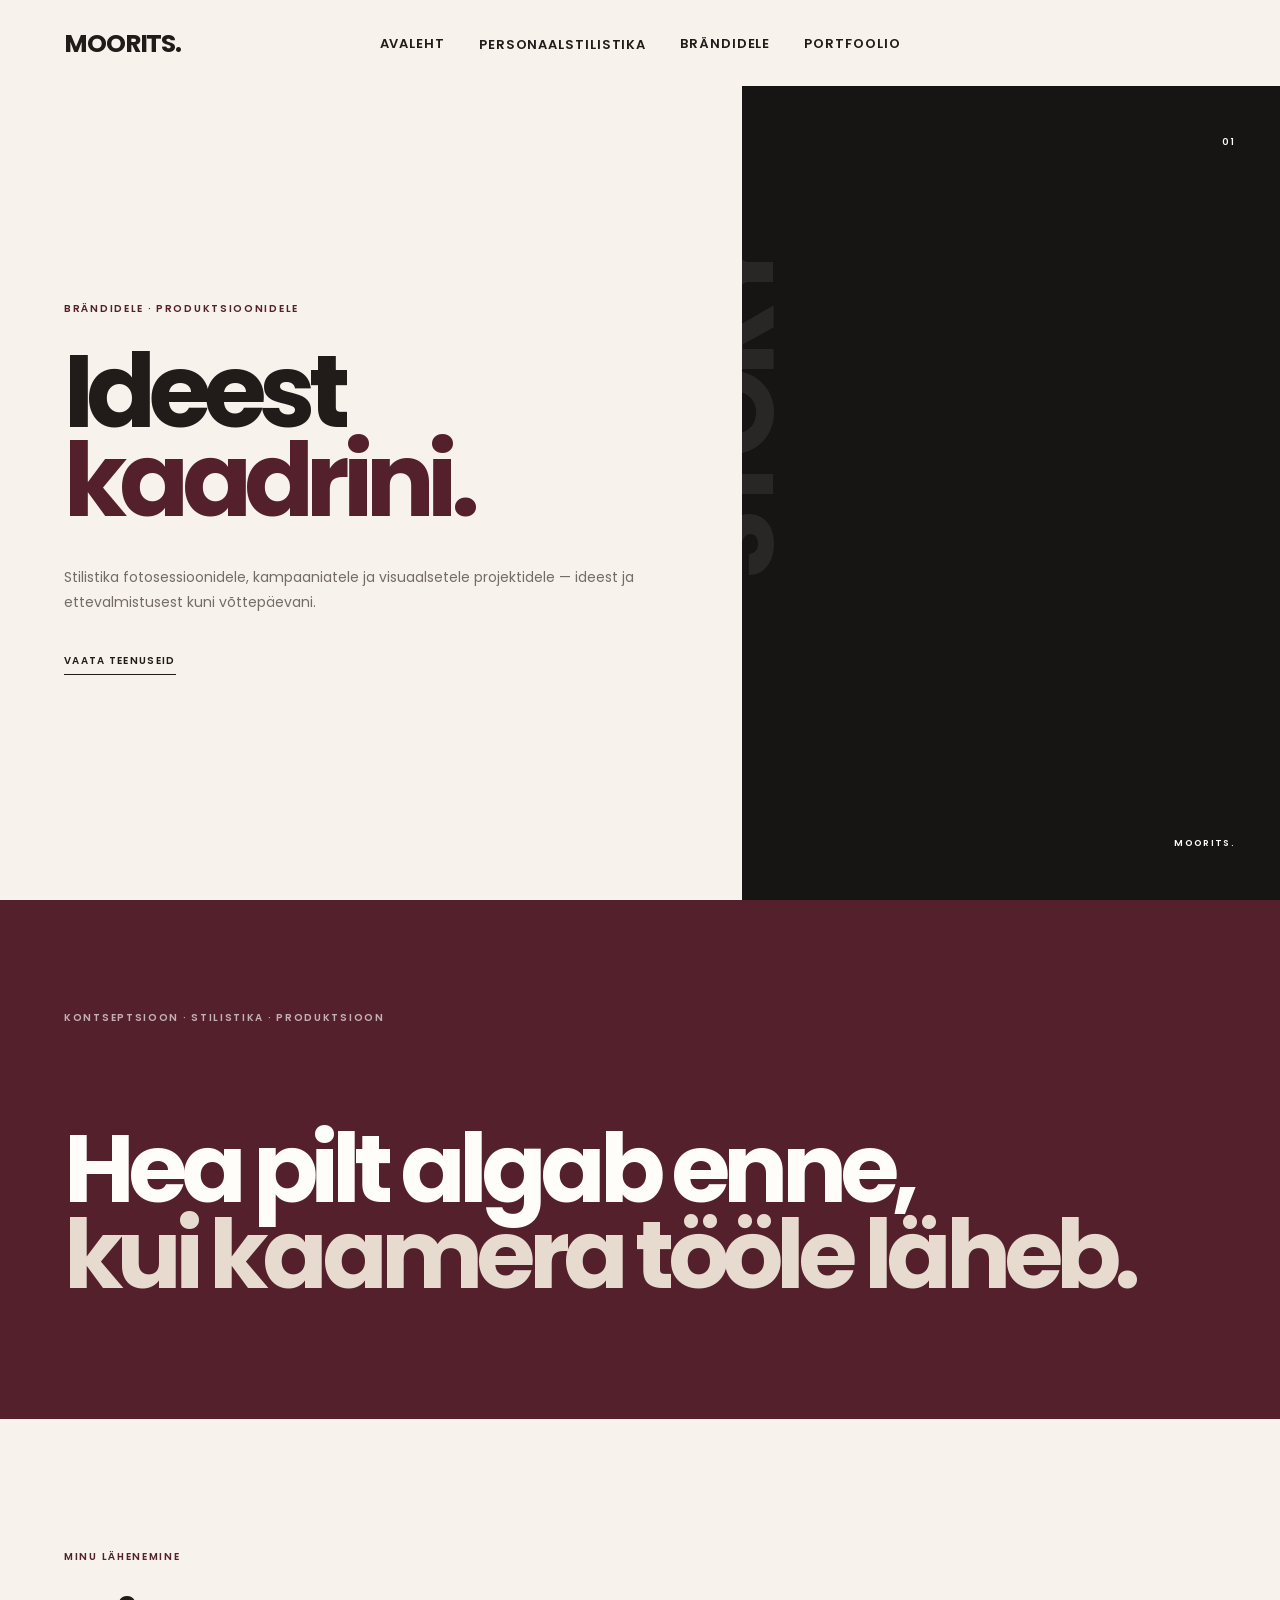
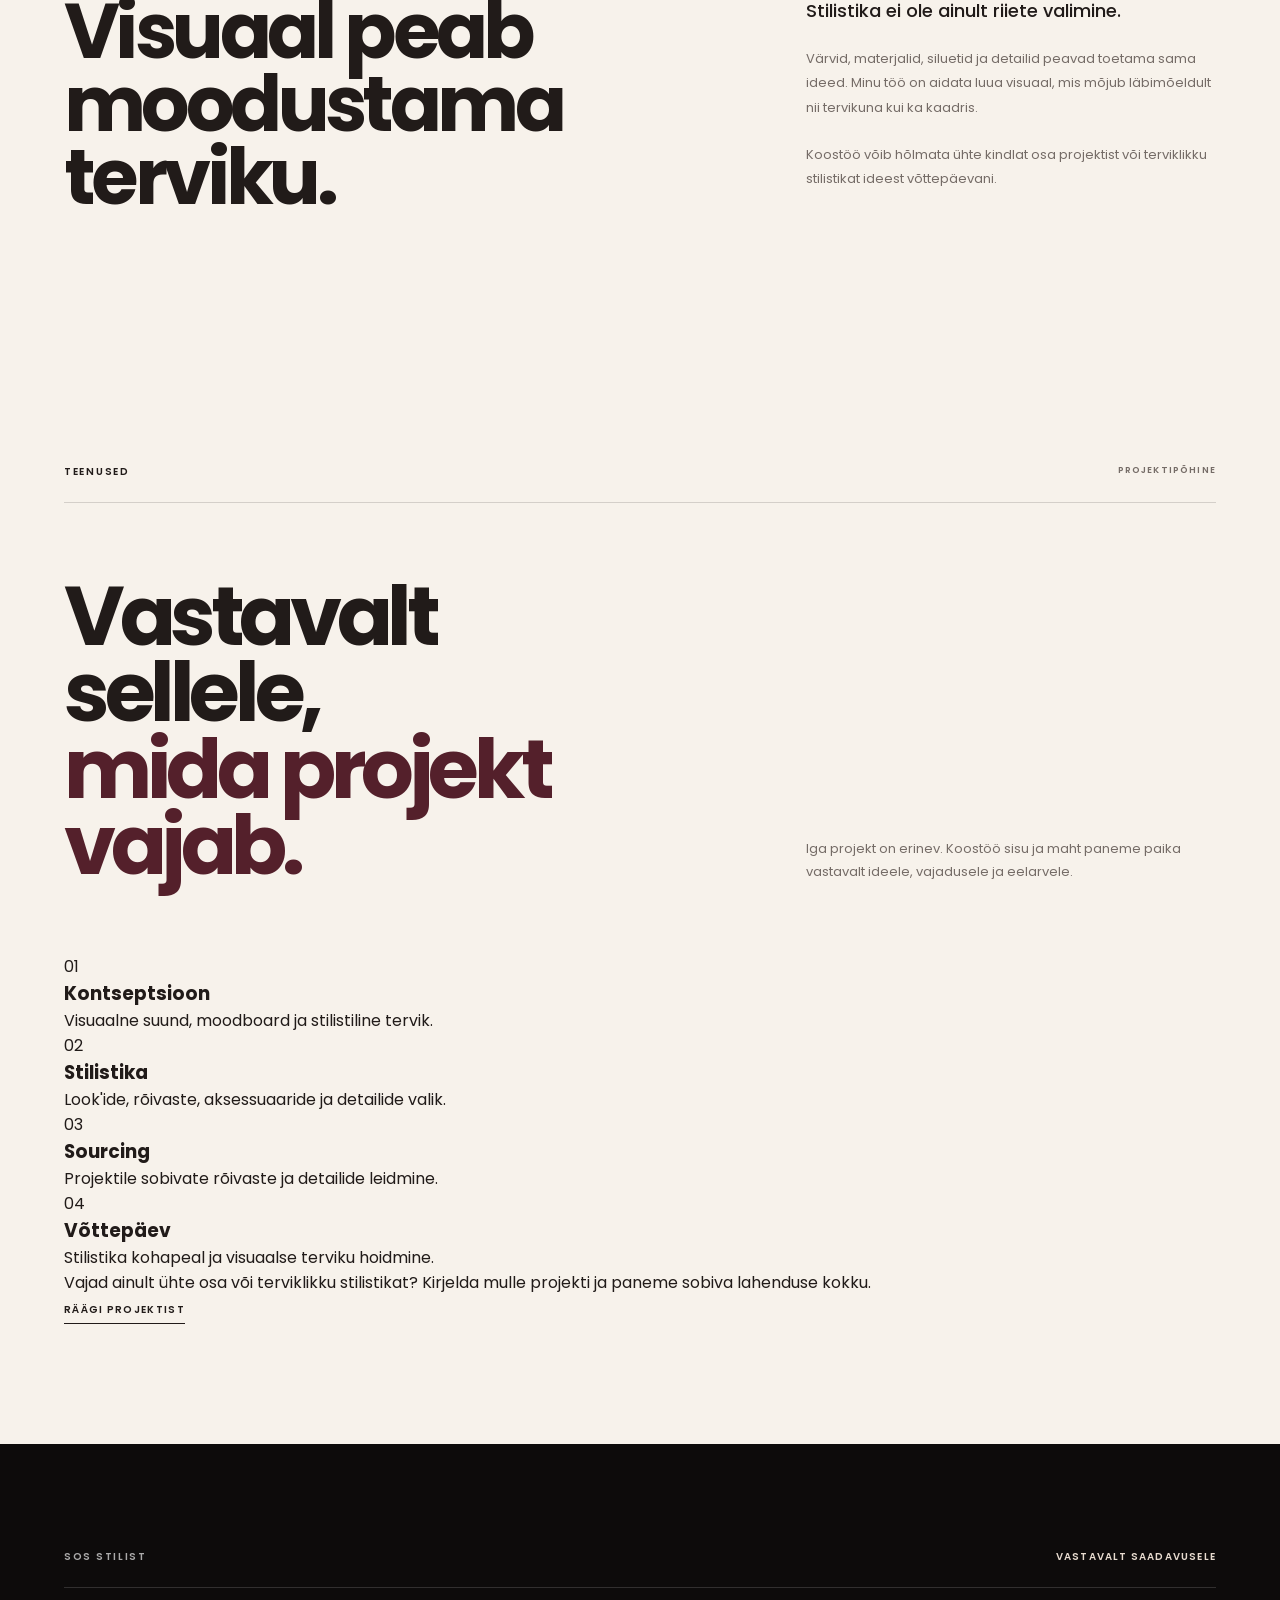
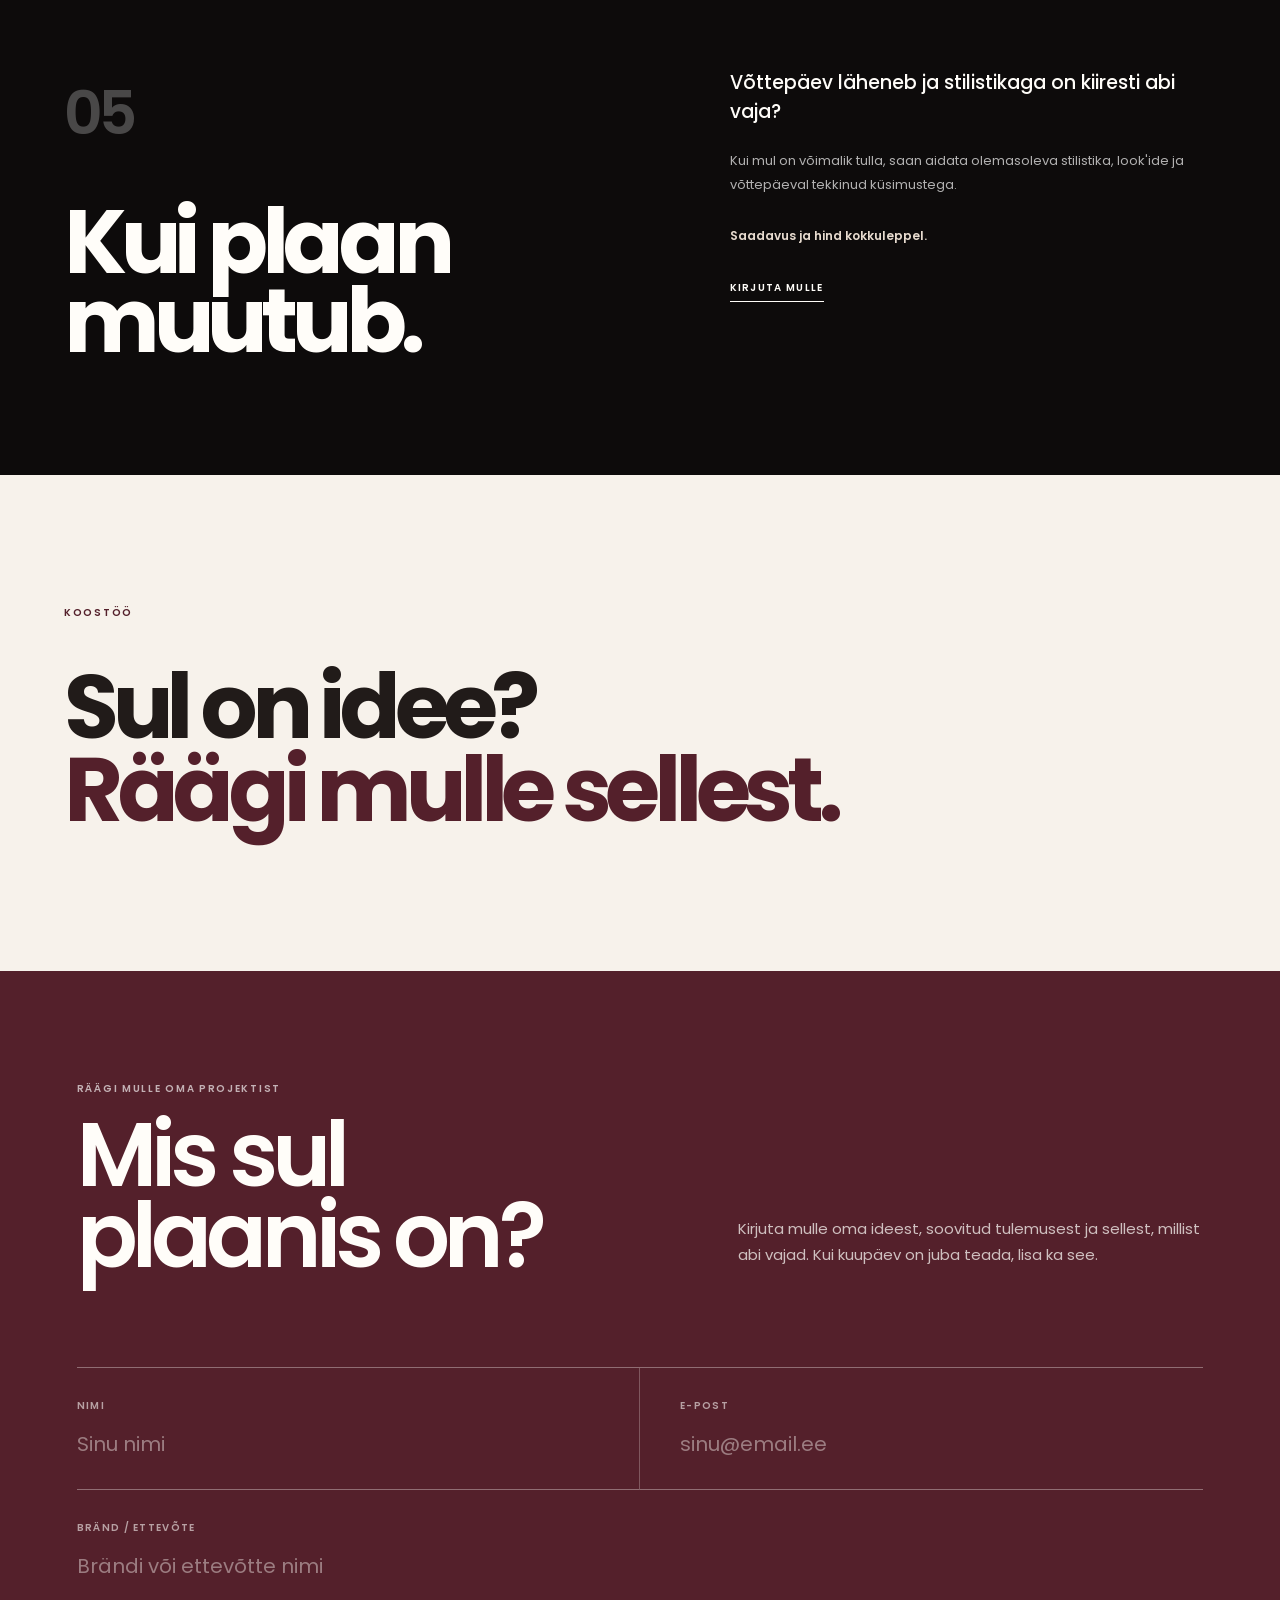
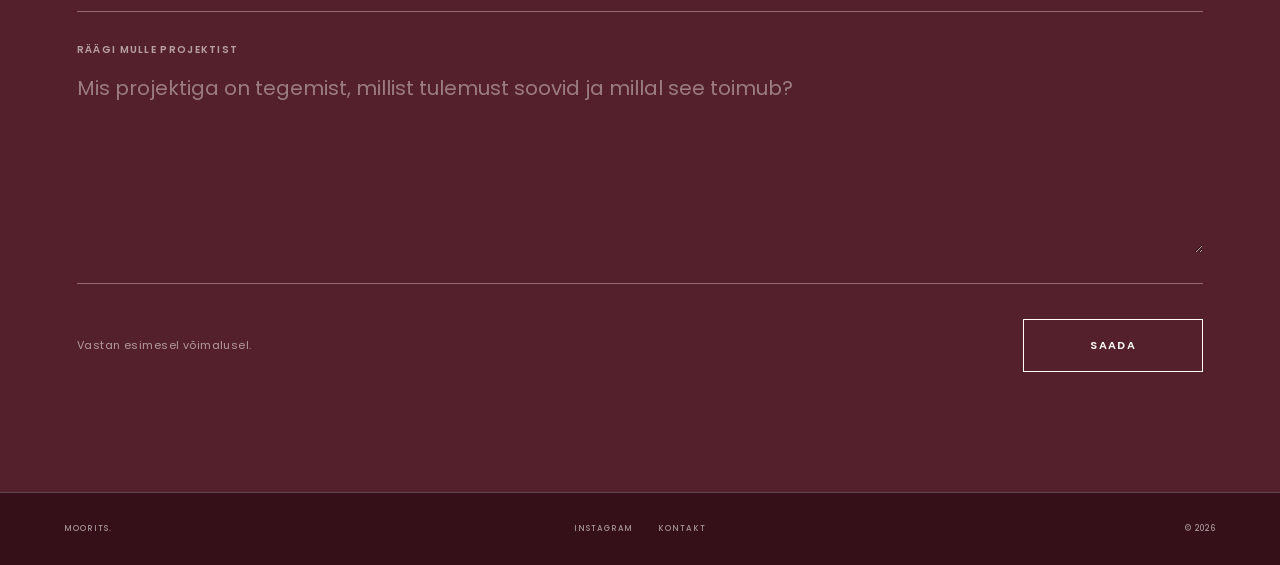
==== commit 2b346ce8: "Update index.html" ====
--- a/brandidele/index.html
+++ b/brandidele/index.html
@@ -9,7 +9,7 @@
 
   <meta
     name="description"
-    content="Stilistika brändidele, fotosessioonidele ja visuaalsetele projektidele. Ideekavandid, fotosessiooni stilistika, sourcing, tiimi leidmine ja SOS Stilist."
+    content="Stilistika brändidele, fotosessioonidele, kampaaniatele ja produktsioonidele. Ideest ja ettevalmistusest kuni võttepäevani."
   >
 
   <link rel="stylesheet" href="../css/style.css">
@@ -17,9 +17,13 @@
 
 <body class="brands-page">
 
+  <!-- HEADER -->
+
   <header class="header brands-header">
 
-    <a href="/" class="logo">MOORITS.</a>
+    <a href="/" class="logo">
+      MOORITS.
+    </a>
 
     <nav class="desktop-nav">
 
@@ -38,8 +42,13 @@
 
       </div>
 
-      <a href="/brandidele/" class="active">BRÄNDIDELE</a>
-      <a href="/portfoolio/">PORTFOOLIO</a>
+      <a href="/brandidele/" class="active">
+        BRÄNDIDELE
+      </a>
+
+      <a href="/portfoolio/">
+        PORTFOOLIO
+      </a>
 
     </nav>
 
@@ -50,6 +59,8 @@
   </header>
 
 
+  <!-- MOBILE MENU -->
+
   <nav class="mobile-nav" id="mobileNav">
 
     <button class="mobile-close" id="mobileClose" type="button">
@@ -66,10 +77,8 @@
 
       <a href="/meestele/">Meestele</a>
       <a href="/naistele/">Naistele</a>
-
       <a href="/brandidele/">Brändidele</a>
       <a href="/portfoolio/">Portfoolio</a>
-
       <a href="#kontakt">Kontakt</a>
 
     </div>
@@ -95,9 +104,9 @@
         </h1>
 
         <p class="brands-hero-lead">
-          Stilistika fotosessioonidele, kampaaniatele ja visuaalsetele
-          projektidele. Ideekavandist ja look'ide loomisest kuni
-          vajaliku tiimi ning võttepäeva stilistikani.
+          Stilistika fotosessioonidele, kampaaniatele ja
+          visuaalsetele projektidele — ideest ja ettevalmistusest
+          kuni võttepäevani.
         </p>
 
         <a href="#teenused" class="text-link">
@@ -105,6 +114,7 @@
         </a>
 
       </div>
+
 
       <div class="brands-hero-visual">
 
@@ -159,6 +169,7 @@
 
       </div>
 
+
       <div class="brands-intro-copy">
 
         <p class="brands-intro-lead">
@@ -166,94 +177,15 @@
         </p>
 
         <p>
-          Värvid, materjalid, siluetid, aksessuaarid, modell,
-          meik, asukoht ja fotograafia peavad toetama sama ideed.
-          Aitan projektile luua selge visuaalse suuna ning viia selle
-          ideest valmis kaadrini.
+          Värvid, materjalid, siluetid ja detailid peavad
+          toetama sama ideed. Minu töö on aidata luua visuaal,
+          mis mõjub läbimõeldult nii tervikuna kui ka kaadris.
         </p>
 
         <p>
-          Koostöö maht võib olla väike või suur —
-          ühest ideekavandist kuni võttepäeva stilistikani.
-        </p>
-
-      </div>
-
-    </section>
-
-
-    <!-- PROCESS -->
-
-    <section class="brands-process">
-
-      <div class="section-head">
-
-        <p class="label light">
-          TÖÖPROTSESS
-        </p>
-
-        <span>
-          IDEE · ETTEVALMISTUS · VÕTTEPÄEV
-        </span>
-
-      </div>
-
-      <div class="brands-process-grid">
-
-        <article>
-
-          <span class="brands-process-number">
-            01
-          </span>
-
-          <h3>
-            Idee
-          </h3>
-
-          <p>
-            Paneme paika projekti eesmärgi, meeleolu,
-            visuaalse suuna ja selle, millist tulemust soovime.
-          </p>
-
-        </article>
-
-
-        <article>
-
-          <span class="brands-process-number">
-            02
-          </span>
-
-          <h3>
-            Ettevalmistus
-          </h3>
-
-          <p>
-            Loon vajadusel ideekavandi, panen kokku look'id,
-            otsin rõivad ja aksessuaarid ning aitan leida
-            projekti jaoks sobiva tiimi.
-          </p>
-
-        </article>
-
-
-        <article>
-
-          <span class="brands-process-number">
-            03
-          </span>
-
-          <h3>
-            Võttepäev
-          </h3>
-
-          <p>
-            Jälgin kohapeal, et rõivad, detailid ja look'id
-            töötaksid ka kaamera ees ning kogu visuaal
-            püsiks ühtse tervikuna.
-          </p>
-
-        </article>
+          Koostöö võib hõlmata ühte kindlat osa projektist
+          või terviklikku stilistikat ideest võttepäevani.
+        </p>
 
       </div>
 
@@ -262,7 +194,7 @@
 
     <!-- SERVICES -->
 
-    <section class="brands-services" id="teenused">
+    <section class="brands-services brands-services-compact" id="teenused">
 
       <div class="section-head">
 
@@ -271,7 +203,7 @@
         </p>
 
         <span>
-          HIND VASTAVALT PROJEKTILE
+          PROJEKTIPÕHINE
         </span>
 
       </div>
@@ -285,227 +217,95 @@
         </h2>
 
         <p>
-          Teenuseid saab kasutada eraldi või kombineerida
-          üheks terviklikuks projektiks.
-        </p>
-
-      </div>
-
-
-      <div class="brands-service-grid">
-
-        <article class="brands-service-card">
-
-          <div class="brands-service-top">
-            <span>01</span>
-            <span>KOKKULEPPEL</span>
-          </div>
+          Iga projekt on erinev. Koostöö sisu ja maht
+          paneme paika vastavalt ideele, vajadusele ja eelarvele.
+        </p>
+
+      </div>
+
+
+      <div class="brands-compact-list">
+
+        <div class="brands-compact-service">
+
+          <span class="brands-compact-number">
+            01
+          </span>
 
           <h3>
-            Ideekavand &amp;<br>
-            visuaalne kontseptsioon
+            Kontseptsioon
           </h3>
 
           <p>
-            Loon projekti jaoks visuaalse suuna, mille alusel
-            saab kogu produktsioon edasi töötada.
-          </p>
-
-          <ul>
-            <li>moodboard ja visuaalne suund</li>
-            <li>värvid ja materjalid</li>
-            <li>stilistiline kontseptsioon</li>
-            <li>look'ide ja detailide suund</li>
-          </ul>
-
-        </article>
-
-
-        <article class="brands-service-card brands-service-featured">
-
-          <div class="brands-service-top">
-            <span>02</span>
-            <span>KOKKULEPPEL</span>
-          </div>
+            Visuaalne suund, moodboard ja stilistiline tervik.
+          </p>
+
+        </div>
+
+
+        <div class="brands-compact-service">
+
+          <span class="brands-compact-number">
+            02
+          </span>
 
           <h3>
-            Fotosessiooni<br>
-            stilistika
+            Stilistika
           </h3>
 
           <p>
-            Panen kokku look'id ning hoolitsen selle eest,
-            et stilistika toetaks projekti ideed ja soovitud visuaali.
-          </p>
-
-          <ul>
-            <li>look'ide loomine</li>
-            <li>rõivaste ja aksessuaaride valik</li>
-            <li>stilistika ettevalmistus</li>
-            <li>vajadusel stilistika võttepäeval</li>
-          </ul>
-
-        </article>
-
-
-        <article class="brands-service-card">
-
-          <div class="brands-service-top">
-            <span>03</span>
-            <span>KOKKULEPPEL</span>
-          </div>
+            Look'ide, rõivaste, aksessuaaride ja detailide valik.
+          </p>
+
+        </div>
+
+
+        <div class="brands-compact-service">
+
+          <span class="brands-compact-number">
+            03
+          </span>
 
           <h3>
-            Sourcing &amp;<br>
-            shopping
+            Sourcing
           </h3>
 
           <p>
-            Otsin projekti jaoks vajalikud rõivad,
-            aksessuaarid ja detailid vastavalt ideele.
-          </p>
-
-          <ul>
-            <li>vajalike esemete otsing</li>
-            <li>rõivaste ja aksessuaaride valik</li>
-            <li>alternatiivide leidmine</li>
-            <li>valik vastavalt projekti eelarvele</li>
-          </ul>
-
-        </article>
-
-
-        <article class="brands-service-card">
-
-          <div class="brands-service-top">
-            <span>04</span>
-            <span>KOKKULEPPEL</span>
-          </div>
+            Projektile sobivate rõivaste ja detailide leidmine.
+          </p>
+
+        </div>
+
+
+        <div class="brands-compact-service">
+
+          <span class="brands-compact-number">
+            04
+          </span>
 
           <h3>
-            Produktsioonitiimi<br>
-            leidmine
+            Võttepäev
           </h3>
 
           <p>
-            Kui vajalikku tiimi veel ei ole, aitan leida
-            projekti jaoks sobivad inimesed.
-          </p>
-
-          <ul>
-            <li>modellid</li>
-            <li>fotograaf</li>
-            <li>meigikunstnik</li>
-            <li>vajadusel teised projekti tegijad</li>
-          </ul>
-
-        </article>
-
-
-        <article class="brands-service-card">
-
-          <div class="brands-service-top">
-            <span>05</span>
-            <span>KOKKULEPPEL</span>
-          </div>
-
-          <h3>
-            Stilistika<br>
-            võttepäeval
-          </h3>
-
-          <p>
-            Olen võttepäeval kohal ning jälgin,
-            et stilistika töötaks päriselt ka kaamera ees.
-          </p>
-
-          <ul>
-            <li>look'ide ettevalmistus</li>
-            <li>rõivaste korrigeerimine</li>
-            <li>detailide jälgimine</li>
-            <li>visuaalse järjepidevuse hoidmine</li>
-          </ul>
-
-        </article>
-
-
-        <article class="brands-service-card brands-service-last">
-
-          <div class="brands-service-top">
-            <span>06</span>
-            <span>PROJEKTIPÕHINE</span>
-          </div>
-
-          <h3>
-            Terviklik<br>
-            stilistika
-          </h3>
-
-          <p>
-            Kui soovid, saan ühendada ideekavandi,
-            sourcing'u, tiimi ja võttepäeva stilistika
-            üheks terviklikuks koostööks.
-          </p>
-
-          <ul>
-            <li>projekti visuaalne suund</li>
-            <li>stilistika ettevalmistus</li>
-            <li>vajaliku tiimi leidmine</li>
-            <li>stilistika võttepäeval</li>
-          </ul>
-
-        </article>
-
-      </div>
-
-
-      <p class="brands-price-note">
-        Kõik brändiprojektid on projektipõhised.
-        Hind kujuneb vastavalt töö mahule, ettevalmistusele,
-        asukohale ja projekti vajadustele.
-      </p>
-
-    </section>
-
-
-    <!-- TEAM -->
-
-    <section class="brands-team">
-
-      <div class="brands-team-side">
-
-        <span>
-          02
-        </span>
-
-        <p class="label light">
-          VAJAD TIIMI?
-        </p>
-
-      </div>
-
-
-      <div class="brands-team-main">
-
-        <h2>
-          Kõike ei pea<br>
-          endal olemas olema.
-        </h2>
-
-        <div class="brands-team-text">
-
-          <p class="brands-team-lead">
-            Kui sul on idee, aga mitte veel inimesed,
-            kellega see ellu viia, aitan leida sobiva tiimi.
-          </p>
-
-          <p>
-            Vastavalt projektile saan aidata leida modelli,
-            fotograafi, meigikunstniku ning teised vajalikud tegijad.
-            Tiimi suurus ja koosseis sõltub alati projekti sisust.
-          </p>
-
-        </div>
+            Stilistika kohapeal ja visuaalse terviku hoidmine.
+          </p>
+
+        </div>
+
+      </div>
+
+
+      <div class="brands-service-summary">
+
+        <p>
+          Vajad ainult ühte osa või terviklikku stilistikat?
+          Kirjelda mulle projekti ja paneme sobiva lahenduse kokku.
+        </p>
+
+        <a href="#kontakt" class="text-link">
+          RÄÄGI PROJEKTIST
+        </a>
 
       </div>
 
@@ -523,7 +323,7 @@
         </p>
 
         <span>
-          SAADAVUSEL
+          VASTAVALT SAADAVUSELE
         </span>
 
       </div>
@@ -534,12 +334,12 @@
         <div>
 
           <span class="brands-sos-small">
-            03
+            05
           </span>
 
           <h2>
-            Kott on<br>
-            pakitud.
+            Kui plaan<br>
+            muutub.
           </h2>
 
         </div>
@@ -548,22 +348,13 @@
         <div class="brands-sos-copy">
 
           <p class="brands-sos-lead">
-            Kui võttepäeval tekib ootamatu stilistikamure
-            ja mul on võimalik tulla, tõttan appi.
+            Võttepäev läheneb ja stilistikaga on kiiresti abi vaja?
           </p>
 
           <p>
-            Fotosessioon on lähenemas, stilist jäi ootamatult
-            tulemata või võtteplatsil on vaja kiiresti
-            professionaalset abi? Kirjuta mulle.
-          </p>
-
-          <p>
-            Kui olen vaba ja saan aidata, võtan koti kaasa
-            ja tulen appi. Aitan olemasolevate rõivaste ja
-            aksessuaaridega, panen look'e kokku, korrigeerin
-            stilistikat ning lahendan võttepäeval tekkinud
-            stilistikaküsimusi.
+            Kui mul on võimalik tulla, saan aidata olemasoleva
+            stilistika, look'ide ja võttepäeval tekkinud
+            küsimustega.
           </p>
 
           <strong>
@@ -571,7 +362,7 @@
           </strong>
 
           <a href="#kontakt" class="text-link light-link">
-            VAJAN SOS STILISTI
+            KIRJUTA MULLE
           </a>
 
         </div>
@@ -591,47 +382,142 @@
 
       <h2>
         Sul on idee?<br>
-        <span>Teeme sellest terviku.</span>
+        <span>Räägi mulle sellest.</span>
       </h2>
 
     </section>
 
 
-    <!-- CONTACT -->
-
-    <section class="contact brands-contact" id="kontakt">
-
-      <p class="label light">
-        RÄÄGI MULLE OMA PROJEKTIST
-      </p>
-
-      <div class="contact-grid">
-
-        <h2>
-          Mis sul<br>
-          plaanis on?
-        </h2>
+    <!-- CONTACT FORM -->
+
+    <section
+      class="contact contact-form-section brands-contact"
+      id="kontakt"
+    >
+
+      <div class="contact-form-head">
 
         <div>
 
+          <p class="label light">
+            RÄÄGI MULLE OMA PROJEKTIST
+          </p>
+
+          <h2>
+            Mis sul<br>
+            plaanis on?
+          </h2>
+
+        </div>
+
+
+        <p class="contact-intro">
+          Kirjuta mulle oma ideest, soovitud tulemusest
+          ja sellest, millist abi vajad. Kui kuupäev on juba
+          teada, lisa ka see.
+        </p>
+
+      </div>
+
+
+      <form class="contact-form" id="brandContactForm">
+
+        <div class="form-row">
+
+          <div class="form-field">
+
+            <label for="name">
+              NIMI
+            </label>
+
+            <input
+              type="text"
+              id="name"
+              name="name"
+              placeholder="Sinu nimi"
+              autocomplete="name"
+              required
+            >
+
+          </div>
+
+
+          <div class="form-field">
+
+            <label for="email">
+              E-POST
+            </label>
+
+            <input
+              type="email"
+              id="email"
+              name="email"
+              placeholder="sinu@email.ee"
+              autocomplete="email"
+              required
+            >
+
+          </div>
+
+        </div>
+
+
+        <div class="form-field">
+
+          <label for="company">
+            BRÄND / ETTEVÕTE
+          </label>
+
+          <input
+            type="text"
+            id="company"
+            name="company"
+            placeholder="Brändi või ettevõtte nimi"
+          >
+
+        </div>
+
+
+        <div class="form-field">
+
+          <label for="project">
+            RÄÄGI MULLE PROJEKTIST
+          </label>
+
+          <textarea
+            id="project"
+            name="project"
+            rows="6"
+            placeholder="Mis projektiga on tegemist, millist tulemust soovid ja millal see toimub?"
+            required
+          ></textarea>
+
+        </div>
+
+
+        <div class="form-bottom">
+
           <p>
-            Kirjuta mulle projekti ideest, soovitud tulemusest,
-            ajast ja sellest, millist abi vajad.
-            Paneme koostöö mahu vastavalt projektile paika.
-          </p>
-
-          <span class="contact-link">
-            KIRJUTA MULLE
-          </span>
-
-        </div>
-
-      </div>
+            Vastan esimesel võimalusel.
+          </p>
+
+          <button
+            type="submit"
+            class="form-submit"
+          >
+            SAADA
+          </button>
+
+        </div>
+
+      </form>
 
     </section>
 
   </main>
 
+
+  <!-- FOOTER -->
 
   <footer>
 
@@ -640,8 +526,15 @@
     </span>
 
     <div>
-      <a href="#">INSTAGRAM</a>
-      <a href="#kontakt">KONTAKT</a>
+
+      <a href="#">
+        INSTAGRAM
+      </a>
+
+      <a href="#kontakt">
+        KONTAKT
+      </a>
+
     </div>
 
     <span>
--- a/css/style.css
+++ b/css/style.css
@@ -3327,3 +3327,2096 @@
   }
 
 }
+/* =========================================================
+   BRÄNDIDELE
+   ========================================================= */
+
+.brands-page {
+  --brands-black: #171414;
+  --brands-black-deep: #0d0b0b;
+  --brands-cream: #f7f2eb;
+  --brands-beige: #e7dbcf;
+  --brands-wine: #54202b;
+}
+
+.brands-label {
+  color: var(--brands-wine);
+}
+
+
+/* HERO */
+
+.brands-hero {
+  min-height: 100vh;
+  display: grid;
+  grid-template-columns: 58% 42%;
+  padding-top: 86px;
+  background: var(--brands-cream);
+}
+
+.brands-hero-copy {
+  display: flex;
+  flex-direction: column;
+  justify-content: center;
+  padding: 80px 7vw 90px var(--page);
+}
+
+.brands-hero-copy .label {
+  margin-bottom: 30px;
+}
+
+.brands-hero-copy h1 {
+  max-width: 850px;
+  font-size: clamp(65px, 8vw, 120px);
+  font-weight: 700;
+  line-height: 0.87;
+  letter-spacing: -0.075em;
+}
+
+.brands-hero-copy h1 span {
+  color: var(--brands-wine);
+}
+
+.brands-hero-lead {
+  max-width: 590px;
+  margin-top: 40px;
+  color: var(--muted);
+  font-size: 14px;
+  line-height: 1.8;
+}
+
+.brands-hero-copy .text-link {
+  margin-top: 38px;
+}
+
+.brands-hero-visual {
+  position: relative;
+  display: flex;
+  flex-direction: column;
+  justify-content: space-between;
+  padding: 50px 45px;
+  overflow: hidden;
+  background: var(--brands-black);
+  color: var(--white);
+}
+
+.brands-hero-number,
+.brands-hero-bottom {
+  align-self: flex-end;
+  font-size: 9px;
+  font-weight: 600;
+  letter-spacing: 0.15em;
+}
+
+.brands-hero-word {
+  margin-left: -10px;
+  color: rgba(255,255,255,0.08);
+  font-size: clamp(80px, 9vw, 145px);
+  font-weight: 700;
+  line-height: 0.75;
+  letter-spacing: -0.08em;
+  transform: rotate(-90deg);
+  transform-origin: left bottom;
+  white-space: nowrap;
+}
+
+
+/* STATEMENT */
+
+.brands-statement {
+  padding: 110px var(--page) 120px;
+  background: var(--brands-wine);
+  color: var(--white);
+}
+
+.brands-statement h2 {
+  max-width: 1300px;
+  margin-top: 100px;
+  font-size: clamp(60px, 7.5vw, 115px);
+  font-weight: 700;
+  line-height: 0.9;
+  letter-spacing: -0.07em;
+}
+
+.brands-statement h2 span {
+  display: block;
+  color: var(--brands-beige);
+}
+
+
+/* INTRO */
+
+.brands-intro {
+  display: grid;
+  grid-template-columns: 1.2fr 0.8fr;
+  gap: 10vw;
+  padding: 130px var(--page) 140px;
+  background: var(--brands-cream);
+}
+
+.brands-intro-heading h2 {
+  max-width: 900px;
+  margin-top: 30px;
+  font-size: clamp(50px, 6vw, 90px);
+  font-weight: 700;
+  line-height: 0.95;
+  letter-spacing: -0.06em;
+}
+
+.brands-intro-copy {
+  align-self: end;
+}
+
+.brands-intro-copy p {
+  margin-bottom: 23px;
+  color: var(--muted);
+  font-size: 13px;
+  line-height: 1.85;
+}
+
+.brands-intro-copy .brands-intro-lead {
+  color: var(--ink);
+  font-size: 18px;
+  font-weight: 500;
+  line-height: 1.55;
+}
+
+
+/* PROCESS */
+
+.brands-process {
+  padding: 110px var(--page) 120px;
+  background: var(--brands-black);
+  color: var(--white);
+}
+
+.brands-process-grid {
+  display: grid;
+  grid-template-columns: repeat(3, 1fr);
+  margin-top: 85px;
+  border-top: 1px solid rgba(255,255,255,0.15);
+  border-left: 1px solid rgba(255,255,255,0.15);
+}
+
+.brands-process-grid article {
+  min-height: 390px;
+  padding: 35px;
+  border-right: 1px solid rgba(255,255,255,0.15);
+  border-bottom: 1px solid rgba(255,255,255,0.15);
+}
+
+.brands-process-number {
+  color: rgba(255,255,255,0.4);
+  font-size: 9px;
+  font-weight: 600;
+  letter-spacing: 0.13em;
+}
+
+.brands-process-grid h3 {
+  margin-top: 115px;
+  font-size: 36px;
+  font-weight: 600;
+  letter-spacing: -0.045em;
+}
+
+.brands-process-grid p {
+  max-width: 330px;
+  margin-top: 30px;
+  color: rgba(255,255,255,0.65);
+  font-size: 12px;
+  line-height: 1.75;
+}
+
+
+/* SERVICES */
+
+.brands-services {
+  padding: 110px var(--page) 120px;
+  background: var(--brands-cream);
+}
+
+.brands-services-heading {
+  display: grid;
+  grid-template-columns: 1.2fr 0.8fr;
+  gap: 10vw;
+  align-items: end;
+  margin: 75px 0 70px;
+}
+
+.brands-services-heading h2 {
+  font-size: clamp(53px, 6.5vw, 100px);
+  font-weight: 700;
+  line-height: 0.92;
+  letter-spacing: -0.065em;
+}
+
+.brands-services-heading h2 span {
+  color: var(--brands-wine);
+}
+
+.brands-services-heading p {
+  max-width: 400px;
+  color: var(--muted);
+  font-size: 13px;
+  line-height: 1.8;
+}
+
+.brands-service-grid {
+  display: grid;
+  grid-template-columns: repeat(3, 1fr);
+  border-top: 1px solid var(--line);
+  border-left: 1px solid var(--line);
+}
+
+.brands-service-card {
+  min-height: 570px;
+  display: flex;
+  flex-direction: column;
+  padding: 32px;
+  border-right: 1px solid var(--line);
+  border-bottom: 1px solid var(--line);
+  background: var(--brands-cream);
+}
+
+.brands-service-featured {
+  background: var(--brands-beige);
+}
+
+.brands-service-last {
+  background: var(--brands-black);
+  color: var(--white);
+}
+
+.brands-service-top {
+  display: flex;
+  justify-content: space-between;
+  color: var(--muted);
+  font-size: 8px;
+  font-weight: 600;
+  letter-spacing: 0.13em;
+}
+
+.brands-service-last .brands-service-top {
+  color: rgba(255,255,255,0.45);
+}
+
+.brands-service-card h3 {
+  min-height: 115px;
+  margin-top: 55px;
+  font-size: clamp(29px, 3vw, 43px);
+  font-weight: 600;
+  line-height: 1.03;
+  letter-spacing: -0.045em;
+}
+
+.brands-service-card > p {
+  min-height: 95px;
+  margin-top: 25px;
+  color: var(--muted);
+  font-size: 12px;
+  line-height: 1.7;
+}
+
+.brands-service-last > p {
+  color: rgba(255,255,255,0.65);
+}
+
+.brands-service-card ul {
+  margin-top: 28px;
+  padding: 0;
+  list-style: none;
+}
+
+.brands-service-card li {
+  position: relative;
+  padding: 11px 0 11px 18px;
+  border-top: 1px solid var(--line);
+  color: var(--muted);
+  font-size: 11px;
+  line-height: 1.5;
+}
+
+.brands-service-card li::before {
+  content: "";
+  position: absolute;
+  top: 17px;
+  left: 0;
+  width: 5px;
+  height: 5px;
+  border-radius: 50%;
+  background: var(--brands-wine);
+}
+
+.brands-service-last li {
+  color: rgba(255,255,255,0.65);
+  border-color: rgba(255,255,255,0.15);
+}
+
+.brands-service-last li::before {
+  background: var(--brands-beige);
+}
+
+.brands-price-note {
+  max-width: 850px;
+  margin-top: 25px;
+  color: var(--muted);
+  font-size: 10px;
+  line-height: 1.7;
+}
+
+
+/* TEAM */
+
+.brands-team {
+  display: grid;
+  grid-template-columns: 24% 76%;
+  padding: 110px var(--page) 120px;
+  background: var(--brands-beige);
+}
+
+.brands-team-side {
+  display: flex;
+  flex-direction: column;
+  justify-content: space-between;
+}
+
+.brands-team-side > span {
+  color: var(--brands-wine);
+  font-size: 80px;
+  font-weight: 600;
+  line-height: 1;
+  letter-spacing: -0.07em;
+}
+
+.brands-team-main h2 {
+  max-width: 900px;
+  font-size: clamp(55px, 6.7vw, 100px);
+  font-weight: 700;
+  line-height: 0.92;
+  letter-spacing: -0.065em;
+}
+
+.brands-team-text {
+  display: grid;
+  grid-template-columns: 1fr 1fr;
+  gap: 60px;
+  max-width: 900px;
+  margin-top: 75px;
+}
+
+.brands-team-text p {
+  color: var(--muted);
+  font-size: 13px;
+  line-height: 1.85;
+}
+
+.brands-team-text .brands-team-lead {
+  color: var(--ink);
+  font-size: 18px;
+  font-weight: 500;
+  line-height: 1.55;
+}
+
+
+/* SOS */
+
+.brands-sos {
+  padding: 105px var(--page) 115px;
+  background: var(--brands-black-deep);
+  color: var(--white);
+}
+
+.brands-sos-top {
+  display: flex;
+  justify-content: space-between;
+  padding-bottom: 22px;
+  border-bottom: 1px solid rgba(255,255,255,0.15);
+}
+
+.brands-sos-top > span {
+  color: var(--brands-beige);
+  font-size: 10px;
+  font-weight: 600;
+  letter-spacing: 0.12em;
+}
+
+.brands-sos-grid {
+  display: grid;
+  grid-template-columns: 1.05fr 0.95fr;
+  gap: 10vw;
+  margin-top: 80px;
+}
+
+.brands-sos-small {
+  color: rgba(255,255,255,0.25);
+  font-size: 60px;
+  font-weight: 600;
+  letter-spacing: -0.06em;
+}
+
+.brands-sos h2 {
+  margin-top: 45px;
+  font-size: clamp(58px, 7vw, 105px);
+  font-weight: 700;
+  line-height: 0.88;
+  letter-spacing: -0.07em;
+}
+
+.brands-sos-copy p {
+  margin-bottom: 22px;
+  color: rgba(255,255,255,0.68);
+  font-size: 13px;
+  line-height: 1.85;
+}
+
+.brands-sos-copy .brands-sos-lead {
+  color: var(--white);
+  font-size: 19px;
+  font-weight: 500;
+  line-height: 1.55;
+}
+
+.brands-sos-copy strong {
+  display: block;
+  margin-top: 30px;
+  color: var(--brands-beige);
+  font-size: 12px;
+  font-weight: 600;
+}
+
+.brands-sos-copy .text-link {
+  margin-top: 35px;
+}
+
+
+/* FINAL */
+
+.brands-final {
+  padding: 130px var(--page) 140px;
+  background: var(--brands-cream);
+}
+
+.brands-final h2 {
+  max-width: 1250px;
+  margin-top: 45px;
+  font-size: clamp(55px, 7vw, 105px);
+  font-weight: 700;
+  line-height: 0.92;
+  letter-spacing: -0.07em;
+}
+
+.brands-final h2 span {
+  color: var(--brands-wine);
+}
+
+
+/* CONTACT */
+
+.brands-contact {
+  background: var(--brands-wine);
+}
+
+
+/* MOBILE */
+
+@media (max-width: 760px) {
+
+  .brands-hero {
+    display: flex;
+    flex-direction: column;
+    min-height: auto;
+    padding-top: 70px;
+  }
+
+  .brands-hero-copy {
+    padding: 65px var(--page) 75px;
+  }
+
+  .brands-hero-copy h1 {
+    font-size: clamp(56px, 16vw, 80px);
+  }
+
+  .brands-hero-lead {
+    margin-top: 30px;
+    font-size: 13px;
+  }
+
+  .brands-hero-visual {
+    min-height: 300px;
+    padding: 25px var(--page);
+  }
+
+  .brands-hero-word {
+    font-size: 67px;
+    line-height: 0.78;
+    transform: none;
+  }
+
+
+  .brands-statement {
+    padding: 80px var(--page) 90px;
+  }
+
+  .brands-statement h2 {
+    margin-top: 70px;
+    font-size: clamp(50px, 14vw, 70px);
+  }
+
+
+  .brands-intro {
+    display: block;
+    padding: 85px var(--page) 90px;
+  }
+
+  .brands-intro-heading h2 {
+    font-size: clamp(45px, 12vw, 62px);
+  }
+
+  .brands-intro-copy {
+    margin-top: 55px;
+    padding-top: 25px;
+    border-top: 1px solid var(--line);
+  }
+
+
+  .brands-process {
+    padding: 80px var(--page) 90px;
+  }
+
+  .brands-process .section-head span {
+    display: none;
+  }
+
+  .brands-process-grid {
+    display: block;
+    margin-top: 60px;
+  }
+
+  .brands-process-grid article {
+    min-height: auto;
+    padding: 28px 24px 38px;
+  }
+
+  .brands-process-grid h3 {
+    margin-top: 60px;
+    font-size: 34px;
+  }
+
+
+  .brands-services {
+    padding: 80px var(--page) 90px;
+  }
+
+  .brands-services .section-head span {
+    display: none;
+  }
+
+  .brands-services-heading {
+    display: block;
+    margin: 55px 0 45px;
+  }
+
+  .brands-services-heading h2 {
+    font-size: clamp(47px, 13vw, 65px);
+  }
+
+  .brands-services-heading p {
+    margin-top: 30px;
+  }
+
+  .brands-service-grid {
+    display: block;
+  }
+
+  .brands-service-card {
+    min-height: auto;
+    padding: 30px 23px 40px;
+  }
+
+  .brands-service-card h3 {
+    min-height: auto;
+    margin-top: 45px;
+    font-size: 35px;
+  }
+
+  .brands-service-card > p {
+    min-height: auto;
+  }
+
+
+  .brands-team {
+    display: block;
+    padding: 80px var(--page) 90px;
+  }
+
+  .brands-team-side {
+    flex-direction: row;
+    align-items: center;
+  }
+
+  .brands-team-side > span {
+    font-size: 57px;
+  }
+
+  .brands-team-main {
+    margin-top: 65px;
+  }
+
+  .brands-team-main h2 {
+    font-size: clamp(47px, 13vw, 65px);
+  }
+
+  .brands-team-text {
+    display: block;
+    margin-top: 55px;
+  }
+
+  .brands-team-text p + p {
+    margin-top: 25px;
+  }
+
+
+  .brands-sos {
+    padding: 80px var(--page) 90px;
+  }
+
+  .brands-sos-grid {
+    display: block;
+    margin-top: 60px;
+  }
+
+  .brands-sos h2 {
+    font-size: clamp(52px, 15vw, 73px);
+  }
+
+  .brands-sos-copy {
+    margin-top: 60px;
+  }
+
+
+  .brands-final {
+    padding: 90px var(--page) 100px;
+  }
+
+  .brands-final h2 {
+    font-size: clamp(48px, 13vw, 65px);
+  }
+
+}
+/* =========================================================
+   PORTFOOLIO
+========================================================= */
+
+.portfolio-page {
+  margin: 0;
+  background: #f7f2eb;
+  color: #211b19;
+  font-family: "Poppins", sans-serif;
+}
+
+.portfolio-page * {
+  box-sizing: border-box;
+}
+
+.portfolio-header {
+  background: #f7f2eb;
+}
+
+
+/* HERO */
+
+.portfolio-hero {
+  min-height: 82vh;
+  display: flex;
+  align-items: flex-end;
+  padding: 150px 4vw 5vw;
+  border-bottom: 1px solid rgba(33, 27, 25, 0.22);
+}
+
+.portfolio-hero-inner {
+  width: 100%;
+}
+
+.portfolio-kicker {
+  margin: 0 0 24px;
+  font-size: 12px;
+  font-weight: 600;
+  letter-spacing: 0.18em;
+}
+
+.portfolio-hero h1 {
+  margin: 0;
+  font-size: clamp(74px, 14vw, 220px);
+  line-height: 0.78;
+  letter-spacing: -0.075em;
+  font-weight: 700;
+}
+
+.portfolio-hero-bottom {
+  margin-top: 70px;
+  display: grid;
+  grid-template-columns: 1fr 1fr;
+  gap: 40px;
+  align-items: end;
+}
+
+.portfolio-hero-bottom p {
+  margin: 0;
+  max-width: 540px;
+  font-size: clamp(16px, 1.4vw, 22px);
+  line-height: 1.55;
+}
+
+.portfolio-hero-bottom .portfolio-index {
+  justify-self: end;
+  font-size: 11px;
+  font-weight: 600;
+  letter-spacing: 0.14em;
+}
+
+
+/* CATEGORY */
+
+.portfolio-category {
+  padding: 0 4vw;
+}
+
+.portfolio-category-heading {
+  min-height: 220px;
+  display: flex;
+  align-items: flex-end;
+  gap: 24px;
+  padding: 70px 0 35px;
+  border-bottom: 1px solid rgba(33, 27, 25, 0.28);
+}
+
+.portfolio-category-heading span {
+  font-size: 12px;
+  font-weight: 600;
+}
+
+.portfolio-category-heading h2 {
+  margin: 0;
+  font-size: clamp(38px, 6vw, 92px);
+  line-height: 0.9;
+  letter-spacing: -0.055em;
+}
+
+
+/* PROJECT */
+
+.portfolio-project {
+  padding: 55px 0 120px;
+  border-bottom: 1px solid rgba(33, 27, 25, 0.25);
+}
+
+.portfolio-project-heading {
+  display: flex;
+  justify-content: space-between;
+  gap: 40px;
+  align-items: flex-end;
+  margin-bottom: 42px;
+}
+
+.portfolio-project-number,
+.portfolio-project-type {
+  margin: 0 0 10px;
+  font-size: 10px;
+  font-weight: 600;
+  letter-spacing: 0.16em;
+}
+
+.portfolio-project-heading h3 {
+  margin: 0;
+  font-size: clamp(38px, 6.2vw, 96px);
+  line-height: 0.92;
+  letter-spacing: -0.055em;
+}
+
+.portfolio-project-type {
+  margin-bottom: 7px;
+}
+
+
+/* IMAGE BASE */
+
+.portfolio-image {
+  margin: 0;
+  overflow: hidden;
+  background: #e7dbcf;
+}
+
+.portfolio-image img {
+  display: block;
+  width: 100%;
+  height: 100%;
+  object-fit: cover;
+  transition: transform 700ms cubic-bezier(.2,.7,.2,1);
+}
+
+.portfolio-image:hover img {
+  transform: scale(1.015);
+}
+
+
+/* EDITORIAL GRID */
+
+.portfolio-gallery-editorial {
+  display: grid;
+  grid-template-columns: repeat(12, 1fr);
+  gap: 18px;
+  align-items: start;
+}
+
+.portfolio-gallery-editorial .portfolio-image:nth-child(1) {
+  grid-column: 1 / span 7;
+  aspect-ratio: 4 / 5;
+}
+
+.portfolio-gallery-editorial .portfolio-image:nth-child(2) {
+  grid-column: 9 / span 4;
+  margin-top: 10vw;
+  aspect-ratio: 3 / 4;
+}
+
+.portfolio-gallery-editorial .portfolio-image:nth-child(3) {
+  grid-column: 2 / span 4;
+  margin-top: 4vw;
+  aspect-ratio: 3 / 4;
+}
+
+.portfolio-gallery-editorial .portfolio-image:nth-child(4) {
+  grid-column: 7 / span 6;
+  margin-top: 9vw;
+  aspect-ratio: 4 / 5;
+}
+
+.portfolio-gallery-editorial .portfolio-image:nth-child(5) {
+  grid-column: 1 / span 5;
+  margin-top: 3vw;
+  aspect-ratio: 4 / 5;
+}
+
+.portfolio-gallery-editorial .portfolio-image:nth-child(6) {
+  grid-column: 7 / span 4;
+  margin-top: 10vw;
+  aspect-ratio: 3 / 4;
+}
+
+.portfolio-gallery-editorial .portfolio-image:nth-child(7) {
+  grid-column: 3 / span 7;
+  margin-top: 6vw;
+  aspect-ratio: 4 / 5;
+}
+
+.portfolio-gallery-editorial .portfolio-image:nth-child(8) {
+  grid-column: 9 / span 4;
+  margin-top: 4vw;
+  aspect-ratio: 3 / 4;
+}
+
+.portfolio-gallery-editorial .portfolio-image:nth-child(9) {
+  grid-column: 1 / span 6;
+  margin-top: 6vw;
+  aspect-ratio: 4 / 5;
+}
+
+
+/* REVERSED VARIANT */
+
+.portfolio-gallery-editorial.reverse .portfolio-image:nth-child(1) {
+  grid-column: 6 / span 7;
+}
+
+.portfolio-gallery-editorial.reverse .portfolio-image:nth-child(2) {
+  grid-column: 1 / span 4;
+}
+
+.portfolio-gallery-editorial.reverse .portfolio-image:nth-child(3) {
+  grid-column: 8 / span 4;
+}
+
+.portfolio-gallery-editorial.reverse .portfolio-image:nth-child(4) {
+  grid-column: 1 / span 6;
+}
+
+
+/* FOUR IMAGE PROJECT */
+
+.portfolio-gallery-four {
+  display: grid;
+  grid-template-columns: repeat(12, 1fr);
+  gap: 18px;
+}
+
+.portfolio-gallery-four .portfolio-image:nth-child(1) {
+  grid-column: 1 / span 7;
+  aspect-ratio: 4 / 5;
+}
+
+.portfolio-gallery-four .portfolio-image:nth-child(2) {
+  grid-column: 9 / span 4;
+  margin-top: 12vw;
+  aspect-ratio: 3 / 4;
+}
+
+.portfolio-gallery-four .portfolio-image:nth-child(3) {
+  grid-column: 2 / span 4;
+  margin-top: 5vw;
+  aspect-ratio: 3 / 4;
+}
+
+.portfolio-gallery-four .portfolio-image:nth-child(4) {
+  grid-column: 7 / span 6;
+  margin-top: 9vw;
+  aspect-ratio: 4 / 5;
+}
+
+
+/* PROJECT INFO */
+
+.portfolio-project-info {
+  margin-top: 70px;
+  display: grid;
+  grid-template-columns: 1fr 1fr;
+  gap: 60px;
+}
+
+.portfolio-project-info p {
+  margin: 0;
+  max-width: 600px;
+  font-size: 14px;
+  line-height: 1.8;
+}
+
+.portfolio-project-info strong {
+  font-weight: 600;
+}
+
+
+/* DARK FASHION SECTION */
+
+.portfolio-category-dark {
+  margin-top: 0;
+  padding-top: 0;
+  padding-bottom: 1px;
+  background: #211b19;
+  color: #f7f2eb;
+}
+
+.portfolio-category-dark .portfolio-category-heading,
+.portfolio-category-dark .portfolio-project {
+  border-color: rgba(247, 242, 235, 0.28);
+}
+
+.portfolio-fashion-grid {
+  display: grid;
+  grid-template-columns: repeat(3, 1fr);
+  gap: 12px;
+}
+
+.portfolio-fashion-grid .portfolio-image {
+  aspect-ratio: 3 / 4;
+}
+
+.portfolio-fashion-grid .portfolio-image:nth-child(4),
+.portfolio-fashion-grid .portfolio-image:nth-child(9) {
+  grid-column: span 2;
+  aspect-ratio: 16 / 10;
+}
+
+
+/* THEATRE */
+
+.portfolio-theatre-grid {
+  display: grid;
+  grid-template-columns: repeat(12, 1fr);
+  gap: 18px;
+}
+
+.portfolio-theatre-grid .portfolio-image:nth-child(1) {
+  grid-column: 1 / span 8;
+  aspect-ratio: 16 / 10;
+}
+
+.portfolio-theatre-grid .portfolio-image:nth-child(2) {
+  grid-column: 9 / span 4;
+  margin-top: 12vw;
+  aspect-ratio: 3 / 4;
+}
+
+.portfolio-theatre-grid .portfolio-image:nth-child(3) {
+  grid-column: 1 / span 4;
+  margin-top: 5vw;
+  aspect-ratio: 3 / 4;
+}
+
+.portfolio-theatre-grid .portfolio-image:nth-child(4) {
+  grid-column: 5 / span 8;
+  margin-top: 8vw;
+  aspect-ratio: 16 / 10;
+}
+
+.portfolio-theatre-grid .portfolio-image:nth-child(5) {
+  grid-column: 2 / span 6;
+  margin-top: 7vw;
+  aspect-ratio: 4 / 5;
+}
+
+.portfolio-theatre-grid .portfolio-image:nth-child(6) {
+  grid-column: 9 / span 4;
+  margin-top: 14vw;
+  aspect-ratio: 3 / 4;
+}
+
+.portfolio-theatre-grid .portfolio-image:nth-child(7) {
+  grid-column: 1 / span 7;
+  margin-top: 5vw;
+  aspect-ratio: 16 / 10;
+}
+
+.portfolio-theatre-grid .portfolio-image:nth-child(8) {
+  grid-column: 8 / span 5;
+  margin-top: 11vw;
+  aspect-ratio: 4 / 5;
+}
+
+.portfolio-project-last {
+  border-bottom: 0;
+}
+
+
+/* CONTACT */
+
+.portfolio-contact {
+  min-height: 75vh;
+  padding: 100px 4vw;
+  background: #54202b;
+  color: #fffdf9;
+  display: flex;
+  flex-direction: column;
+  justify-content: space-between;
+}
+
+.portfolio-contact h2 {
+  margin: 70px 0;
+  max-width: 1200px;
+  font-size: clamp(50px, 9vw, 145px);
+  line-height: 0.9;
+  letter-spacing: -0.065em;
+}
+
+.portfolio-contact-link {
+  width: fit-content;
+  color: inherit;
+  text-decoration: none;
+  font-size: 12px;
+  font-weight: 600;
+  letter-spacing: 0.15em;
+  padding-bottom: 6px;
+  border-bottom: 1px solid currentColor;
+}
+
+
+/* MOBILE */
+
+@media (max-width: 760px) {
+
+  .portfolio-hero {
+    min-height: 72vh;
+    padding: 120px 20px 35px;
+  }
+
+  .portfolio-hero h1 {
+    font-size: clamp(55px, 19vw, 100px);
+    line-height: 0.84;
+  }
+
+  .portfolio-hero-bottom {
+    grid-template-columns: 1fr;
+    margin-top: 50px;
+    gap: 30px;
+  }
+
+  .portfolio-hero-bottom .portfolio-index {
+    justify-self: start;
+  }
+
+  .portfolio-category {
+    padding-left: 20px;
+    padding-right: 20px;
+  }
+
+  .portfolio-category-heading {
+    min-height: 150px;
+    padding: 50px 0 25px;
+  }
+
+  .portfolio-category-heading h2 {
+    font-size: clamp(35px, 12vw, 60px);
+  }
+
+  .portfolio-project {
+    padding: 40px 0 80px;
+  }
+
+  .portfolio-project-heading {
+    display: block;
+    margin-bottom: 25px;
+  }
+
+  .portfolio-project-heading h3 {
+    font-size: clamp(36px, 12vw, 64px);
+  }
+
+  .portfolio-project-type {
+    margin-top: 18px;
+  }
+
+  .portfolio-gallery-editorial,
+  .portfolio-gallery-four,
+  .portfolio-theatre-grid {
+    display: grid;
+    grid-template-columns: 1fr 1fr;
+    gap: 8px;
+  }
+
+  .portfolio-gallery-editorial .portfolio-image,
+  .portfolio-gallery-editorial.reverse .portfolio-image,
+  .portfolio-gallery-four .portfolio-image,
+  .portfolio-theatre-grid .portfolio-image {
+    grid-column: auto !important;
+    margin-top: 0 !important;
+    aspect-ratio: 3 / 4 !important;
+  }
+
+  .portfolio-gallery-editorial .portfolio-image:first-child,
+  .portfolio-gallery-four .portfolio-image:first-child,
+  .portfolio-theatre-grid .portfolio-image:first-child {
+    grid-column: 1 / -1 !important;
+    aspect-ratio: 4 / 5 !important;
+  }
+
+  .portfolio-project-info {
+    grid-template-columns: 1fr;
+    gap: 25px;
+    margin-top: 40px;
+  }
+
+  .portfolio-fashion-grid {
+    grid-template-columns: 1fr 1fr;
+    gap: 8px;
+  }
+
+  .portfolio-fashion-grid .portfolio-image,
+  .portfolio-fashion-grid .portfolio-image:nth-child(4),
+  .portfolio-fashion-grid .portfolio-image:nth-child(9) {
+    grid-column: auto;
+    aspect-ratio: 3 / 4;
+  }
+
+  .portfolio-fashion-grid .portfolio-image:first-child {
+    grid-column: 1 / -1;
+    aspect-ratio: 4 / 5;
+  }
+
+  .portfolio-contact {
+    min-height: 65vh;
+    padding: 70px 20px 45px;
+  }
+
+  .portfolio-contact h2 {
+    margin: 60px 0;
+    font-size: clamp(48px, 14vw, 80px);
+  }
+}
+/* =========================================================
+   MOBILE MENU — FINAL FIX
+========================================================= */
+
+/* Vaikimisi mobile menu täiesti peidus */
+.mobile-nav {
+  display: none;
+}
+
+/* Telefonis */
+@media (max-width: 900px) {
+
+  .mobile-nav {
+    display: flex;
+    position: fixed;
+    inset: 0;
+    z-index: 9999;
+
+    flex-direction: column;
+    justify-content: flex-start;
+
+    padding: 24px;
+
+    background: #f7f2eb;
+
+    opacity: 0;
+    visibility: hidden;
+    pointer-events: none;
+
+    transform: translateY(-12px);
+
+    transition:
+      opacity 0.25s ease,
+      transform 0.25s ease,
+      visibility 0.25s ease;
+  }
+
+  .mobile-nav.open {
+    opacity: 1;
+    visibility: visible;
+    pointer-events: auto;
+    transform: translateY(0);
+  }
+
+  .mobile-close {
+    align-self: flex-end;
+
+    border: 0;
+    background: transparent;
+    padding: 0;
+
+    font-family: "Poppins", sans-serif;
+    font-size: 12px;
+    font-weight: 600;
+    letter-spacing: 0.12em;
+
+    color: #211b19;
+    cursor: pointer;
+  }
+
+  .mobile-links {
+    display: flex;
+    flex-direction: column;
+    gap: 16px;
+
+    margin-top: 60px;
+  }
+
+  .mobile-links a,
+  .mobile-nav-label {
+    color: #211b19;
+  }
+}
+/* =========================================================
+   FORCE FIX — MOBILE MENU
+   peab olema style.css ABSOLUUTSELT VIIMANE osa
+========================================================= */
+
+#mobileNav {
+  display: none !important;
+}
+
+/* DESKTOP */
+@media (min-width: 901px) {
+  #mobileNav,
+  #mobileClose,
+  .mobile-links {
+    display: none !important;
+  }
+}
+
+/* MOBILE */
+@media (max-width: 900px) {
+
+  #mobileNav {
+    display: flex !important;
+    position: fixed !important;
+    inset: 0 !important;
+    z-index: 99999 !important;
+
+    flex-direction: column !important;
+
+    padding: 24px !important;
+    background: #f7f2eb !important;
+
+    opacity: 0 !important;
+    visibility: hidden !important;
+    pointer-events: none !important;
+
+    transform: translateY(-10px);
+    transition:
+      opacity 0.25s ease,
+      transform 0.25s ease,
+      visibility 0.25s ease;
+  }
+
+  #mobileNav.open {
+    opacity: 1 !important;
+    visibility: visible !important;
+    pointer-events: auto !important;
+    transform: translateY(0);
+  }
+
+  #mobileClose {
+    display: block !important;
+    align-self: flex-end;
+
+    border: 0;
+    background: transparent;
+    padding: 0;
+
+    font-family: "Poppins", sans-serif;
+    font-size: 12px;
+    font-weight: 600;
+    letter-spacing: 0.12em;
+
+    color: #211b19;
+    cursor: pointer;
+  }
+
+  #mobileNav .mobile-links {
+    display: flex !important;
+    flex-direction: column !important;
+    gap: 16px !important;
+    margin-top: 60px !important;
+  }
+}
+/* =========================================================
+   HEADER / NAVIGATION REFINEMENT
+   ========================================================= */
+
+.header .logo {
+  display: inline-block;
+  font-family: "Poppins", sans-serif;
+  font-size: 24px;
+  line-height: 1;
+  font-weight: 700;
+  letter-spacing: -0.04em;
+  color: #211b19;
+  text-decoration: none;
+}
+
+.desktop-nav {
+  align-items: center;
+  gap: 34px;
+}
+
+.desktop-nav > a,
+.nav-dropdown-trigger {
+  font-family: "Poppins", sans-serif;
+  font-size: 13px;
+  line-height: 1;
+  font-weight: 600;
+  letter-spacing: 0.08em;
+  color: #211b19;
+}
+
+.nav-dropdown-trigger {
+  opacity: 1;
+}
+
+.menu-button {
+  font-family: "Poppins", sans-serif;
+  font-size: 14px;
+  line-height: 1;
+  font-weight: 700;
+  letter-spacing: 0.1em;
+  color: #211b19;
+}
+
+
+/* =========================================================
+   HOMEPAGE PORTFOLIO IMAGES
+   ========================================================= */
+
+.portfolio .work {
+  color: inherit;
+  text-decoration: none;
+}
+
+.portfolio .work-image {
+  overflow: hidden;
+}
+
+.portfolio .work-image img {
+  display: block;
+  width: 100%;
+  height: 100%;
+  object-fit: cover;
+}
+
+
+/* =========================================================
+   SERVICE LINKS
+   ========================================================= */
+
+.service-actions {
+  display: flex;
+  flex-wrap: wrap;
+  gap: 10px 18px;
+  justify-content: flex-end;
+}
+
+.service-link,
+.service-more {
+  font-family: "Poppins", sans-serif;
+  font-size: 11px;
+  font-weight: 600;
+  letter-spacing: 0.09em;
+  color: inherit;
+  text-decoration: none;
+}
+
+
+/* =========================================================
+   MOBILE
+   ========================================================= */
+
+@media (max-width: 900px) {
+
+  .header .logo {
+    font-size: 23px;
+  }
+
+  .menu-button {
+    display: block;
+    font-size: 14px !important;
+    font-weight: 700 !important;
+    letter-spacing: 0.1em;
+    color: #211b19 !important;
+    opacity: 1 !important;
+  }
+
+  #mobileNav .mobile-links a {
+    font-size: clamp(26px, 8vw, 42px);
+    line-height: 1.08;
+    font-weight: 600;
+    letter-spacing: -0.04em;
+  }
+
+  #mobileNav .mobile-nav-label {
+    margin-top: 12px;
+    font-size: 10px;
+    font-weight: 600;
+    letter-spacing: 0.12em;
+    opacity: 0.55;
+  }
+
+  #mobileClose {
+    font-size: 13px !important;
+    font-weight: 700 !important;
+    color: #211b19 !important;
+  }
+
+  .service-actions {
+    justify-content: flex-start;
+    margin-top: 8px;
+  }
+
+}
+/* =========================================================
+   MOORITS. AVALEHE UUENDUSED
+   ========================================================= */
+
+
+/* HEADER */
+
+.header .logo {
+  font-family: "Poppins", sans-serif;
+  font-size: 25px;
+  line-height: 1;
+  font-weight: 700;
+  letter-spacing: -0.045em;
+  color: #211b19;
+  text-decoration: none;
+}
+
+.desktop-nav {
+  display: flex;
+  align-items: center;
+  gap: 34px;
+}
+
+.desktop-nav > a,
+.nav-dropdown-trigger {
+  font-family: "Poppins", sans-serif;
+  font-size: 13px;
+  font-weight: 600;
+  line-height: 1;
+  letter-spacing: 0.07em;
+  color: #211b19;
+  text-decoration: none;
+}
+
+.nav-dropdown-trigger {
+  border: 0;
+  padding: 0;
+  background: transparent;
+  cursor: pointer;
+}
+
+
+/* MENÜÜ NUPP */
+
+.menu-button {
+  font-family: "Poppins", sans-serif;
+  font-size: 14px !important;
+  line-height: 1;
+  font-weight: 700 !important;
+  letter-spacing: 0.1em;
+  color: #211b19 !important;
+  opacity: 1 !important;
+}
+
+
+/* =========================================================
+   TEENUSED
+   ========================================================= */
+
+.services {
+  padding: 110px 6vw;
+  background: #f7f2eb;
+  color: #211b19;
+}
+
+.services .section-head {
+  display: flex;
+  justify-content: space-between;
+  align-items: center;
+  padding-bottom: 25px;
+  border-bottom: 1px solid rgba(33, 27, 25, 0.35);
+}
+
+.services .section-head .label,
+.services .section-head > span {
+  margin: 0;
+  font-family: "Poppins", sans-serif;
+  font-size: 11px;
+  font-weight: 600;
+  letter-spacing: 0.12em;
+}
+
+
+/* ÜKS TEENUSE RIDA */
+
+.service {
+  display: grid;
+  grid-template-columns:
+    55px
+    minmax(220px, 1fr)
+    minmax(300px, 1.25fr)
+    minmax(130px, auto);
+
+  gap: 35px;
+  align-items: center;
+
+  min-height: 175px;
+  padding: 35px 0;
+
+  border-bottom: 1px solid rgba(33, 27, 25, 0.35);
+
+  color: #211b19;
+  text-decoration: none;
+}
+
+.service .number {
+  align-self: start;
+  padding-top: 7px;
+
+  font-family: "Poppins", sans-serif;
+  font-size: 11px;
+  font-weight: 600;
+  letter-spacing: 0.1em;
+}
+
+.service h3 {
+  margin: 0 0 7px;
+
+  font-family: "Poppins", sans-serif;
+  font-size: clamp(25px, 2.1vw, 36px);
+  line-height: 1.08;
+  font-weight: 600;
+  letter-spacing: -0.04em;
+}
+
+.service small {
+  display: block;
+
+  font-family: "Poppins", sans-serif;
+  font-size: 10px;
+  font-weight: 600;
+  letter-spacing: 0.11em;
+  color: #756c67;
+}
+
+.service > p {
+  max-width: 520px;
+  margin: 0;
+
+  font-family: "Poppins", sans-serif;
+  font-size: 14px;
+  line-height: 1.7;
+  color: #756c67;
+}
+
+
+/* PERSONAALSTILISTIKA VALIKUD */
+
+.service-actions {
+  display: flex;
+  flex-direction: column;
+  align-items: flex-end;
+  gap: 8px;
+}
+
+.service-link,
+.service-more {
+  font-family: "Poppins", sans-serif;
+  font-size: 11px;
+  line-height: 1.3;
+  font-weight: 600;
+  letter-spacing: 0.09em;
+
+  color: #54202b;
+  text-decoration: none;
+}
+
+.service-link {
+  position: relative;
+}
+
+.service-link::after {
+  content: "";
+  display: block;
+  width: 100%;
+  height: 1px;
+  margin-top: 3px;
+  background: currentColor;
+  transform: scaleX(0);
+  transform-origin: right;
+  transition: transform 0.25s ease;
+}
+
+.service-link:hover::after {
+  transform: scaleX(1);
+  transform-origin: left;
+}
+
+
+/* BRÄNDID & PRODUKTSIOONID */
+
+a.service {
+  transition:
+    padding-left 0.25s ease,
+    padding-right 0.25s ease,
+    background 0.25s ease;
+}
+
+a.service:hover {
+  padding-left: 18px;
+  padding-right: 18px;
+  background: #eee6dc;
+}
+
+
+/* TASKUSTILIST TEASER */
+
+.service-coming {
+  position: relative;
+}
+
+.service-coming .service-more {
+  color: #756c67;
+}
+
+
+/* =========================================================
+   PORTFOOLIO PÄRIS PILDID
+   ========================================================= */
+
+.portfolio .work {
+  display: block;
+  color: #211b19;
+  text-decoration: none;
+}
+
+.portfolio .work-image {
+  position: relative;
+  overflow: hidden;
+  width: 100%;
+  background: #e7dbcf;
+}
+
+.portfolio .work-image img {
+  display: block;
+  width: 100%;
+  height: 100%;
+  object-fit: cover;
+
+  transition: transform 0.5s ease;
+}
+
+.portfolio .work:hover .work-image img {
+  transform: scale(1.025);
+}
+
+
+/* erinevad kõrgused jätavad editorial mulje */
+
+.portfolio .work-1 .work-image {
+  aspect-ratio: 4 / 5;
+}
+
+.portfolio .work-2 .work-image {
+  aspect-ratio: 3 / 4;
+}
+
+.portfolio .work-3 .work-image {
+  aspect-ratio: 4 / 5;
+}
+
+.work-meta {
+  display: flex;
+  justify-content: space-between;
+  gap: 20px;
+
+  padding-top: 12px;
+
+  font-family: "Poppins", sans-serif;
+  font-size: 10px;
+  font-weight: 600;
+  letter-spacing: 0.09em;
+}
+
+
+/* =========================================================
+   MOBILE
+   ========================================================= */
+
+@media (max-width: 900px) {
+
+  .header .logo {
+    font-size: 23px;
+  }
+
+  .desktop-nav {
+    display: none;
+  }
+
+  .menu-button {
+    display: block !important;
+    font-size: 14px !important;
+    font-weight: 700 !important;
+    color: #211b19 !important;
+  }
+
+
+  /* MOBILE MENU */
+
+  #mobileNav .mobile-links a {
+    font-family: "Poppins", sans-serif;
+    font-size: clamp(26px, 8vw, 40px);
+    line-height: 1.05;
+    font-weight: 600;
+    letter-spacing: -0.04em;
+    color: #211b19;
+    text-decoration: none;
+  }
+
+  #mobileNav .mobile-nav-label {
+    margin-top: 10px;
+
+    font-family: "Poppins", sans-serif;
+    font-size: 10px;
+    font-weight: 600;
+    letter-spacing: 0.12em;
+    color: #756c67;
+  }
+
+  #mobileClose {
+    font-family: "Poppins", sans-serif;
+    font-size: 13px !important;
+    font-weight: 700 !important;
+    color: #211b19 !important;
+  }
+
+
+  /* TEENUSED */
+
+  .services {
+    padding: 75px 24px;
+  }
+
+  .service {
+    display: grid;
+
+    grid-template-columns:
+      32px
+      minmax(0, 1fr);
+
+    gap: 10px 15px;
+
+    min-height: 0;
+    padding: 30px 0;
+  }
+
+  .service .number {
+    grid-column: 1;
+    grid-row: 1 / span 4;
+  }
+
+  .service > div:not(.service-actions) {
+    grid-column: 2;
+  }
+
+  .service h3 {
+    font-size: clamp(24px, 7vw, 34px);
+  }
+
+  .service > p {
+    grid-column: 2;
+    max-width: 100%;
+    margin-top: 12px;
+
+    font-size: 13px;
+    line-height: 1.65;
+  }
+
+  .service-actions {
+    grid-column: 2;
+
+    flex-direction: row;
+    align-items: center;
+    justify-content: flex-start;
+
+    gap: 20px;
+    margin-top: 12px;
+  }
+
+  .service > .service-more {
+    grid-column: 2;
+    margin-top: 12px;
+  }
+
+  a.service:hover {
+    padding-left: 0;
+    padding-right: 0;
+    background: transparent;
+  }
+
+
+  /* PORTFOOLIO */
+
+  .portfolio-grid {
+    grid-template-columns: 1fr;
+  }
+
+  .portfolio .work-1 .work-image,
+  .portfolio .work-2 .work-image,
+  .portfolio .work-3 .work-image {
+    aspect-ratio: 4 / 5;
+  }
+
+}
+/* =========================================================
+   CONTACT FORM
+   ========================================================= */
+
+.contact-form-section {
+  padding: 110px 6vw 120px;
+  background: #54202b;
+  color: #fffdf9;
+}
+
+.contact-form-head {
+  display: grid;
+  grid-template-columns: 1.25fr 1fr;
+  gap: 80px;
+  align-items: end;
+  margin-bottom: 90px;
+}
+
+.contact-form-head h2 {
+  margin: 18px 0 0;
+  font-family: "Poppins", sans-serif;
+  font-size: clamp(54px, 7vw, 105px);
+  line-height: 0.9;
+  font-weight: 600;
+  letter-spacing: -0.065em;
+}
+
+.contact-intro {
+  max-width: 470px;
+  margin: 0 0 8px;
+  font-family: "Poppins", sans-serif;
+  font-size: 15px;
+  line-height: 1.75;
+  color: rgba(255, 253, 249, 0.72);
+}
+
+
+/* FORM */
+
+.contact-form {
+  width: 100%;
+  border-top: 1px solid rgba(255, 253, 249, 0.35);
+}
+
+.form-row {
+  display: grid;
+  grid-template-columns: 1fr 1fr;
+}
+
+.form-row .form-field:first-child {
+  padding-right: 40px;
+  border-right: 1px solid rgba(255, 253, 249, 0.25);
+}
+
+.form-row .form-field:last-child {
+  padding-left: 40px;
+}
+
+.form-field {
+  position: relative;
+  padding: 30px 0;
+  border-bottom: 1px solid rgba(255, 253, 249, 0.35);
+}
+
+.form-field label {
+  display: block;
+  margin-bottom: 15px;
+  font-family: "Poppins", sans-serif;
+  font-size: 10px;
+  font-weight: 600;
+  letter-spacing: 0.13em;
+  color: rgba(255, 253, 249, 0.58);
+}
+
+.form-field input,
+.form-field select,
+.form-field textarea {
+  display: block;
+  width: 100%;
+  margin: 0;
+  padding: 0;
+  border: 0;
+  outline: 0;
+  border-radius: 0;
+  background: transparent;
+  color: #fffdf9;
+  font-family: "Poppins", sans-serif;
+  font-size: 20px;
+  line-height: 1.5;
+  font-weight: 400;
+}
+
+.form-field textarea {
+  min-height: 140px;
+  resize: vertical;
+}
+
+.form-field input::placeholder,
+.form-field textarea::placeholder {
+  color: rgba(255, 253, 249, 0.42);
+}
+
+.form-field select {
+  appearance: none;
+  -webkit-appearance: none;
+  cursor: pointer;
+}
+
+.form-field select option {
+  color: #211b19;
+  background: #fffdf9;
+}
+
+
+/* BOTTOM */
+
+.form-bottom {
+  display: flex;
+  justify-content: space-between;
+  align-items: center;
+  gap: 30px;
+  padding-top: 35px;
+}
+
+.form-bottom p {
+  margin: 0;
+  font-family: "Poppins", sans-serif;
+  font-size: 11px;
+  letter-spacing: 0.04em;
+  color: rgba(255, 253, 249, 0.55);
+}
+
+.form-submit {
+  min-width: 180px;
+  padding: 17px 28px;
+  border: 1px solid #fffdf9;
+  border-radius: 0;
+  background: transparent;
+  color: #fffdf9;
+  font-family: "Poppins", sans-serif;
+  font-size: 11px;
+  font-weight: 600;
+  letter-spacing: 0.12em;
+  cursor: pointer;
+  transition: background 0.25s ease, color 0.25s ease;
+}
+
+.form-submit:hover {
+  background: #fffdf9;
+  color: #54202b;
+}
+
+
+/* MOBILE */
+
+@media (max-width: 700px) {
+
+  .contact-form-section {
+    padding: 75px 24px 85px;
+  }
+
+  .contact-form-head {
+    grid-template-columns: 1fr;
+    gap: 35px;
+    margin-bottom: 55px;
+  }
+
+  .contact-form-head h2 {
+    font-size: clamp(52px, 17vw, 76px);
+  }
+
+  .contact-intro {
+    font-size: 14px;
+  }
+
+  .form-row {
+    grid-template-columns: 1fr;
+  }
+
+  .form-row .form-field:first-child,
+  .form-row .form-field:last-child {
+    padding-left: 0;
+    padding-right: 0;
+    border-right: 0;
+  }
+
+  .form-field {
+    padding: 25px 0;
+  }
+
+  .form-field input,
+  .form-field select,
+  .form-field textarea {
+    font-size: 17px;
+  }
+
+  .form-bottom {
+    align-items: flex-start;
+    flex-direction: column;
+  }
+
+  .form-submit {
+    width: 100%;
+  }
+
+}
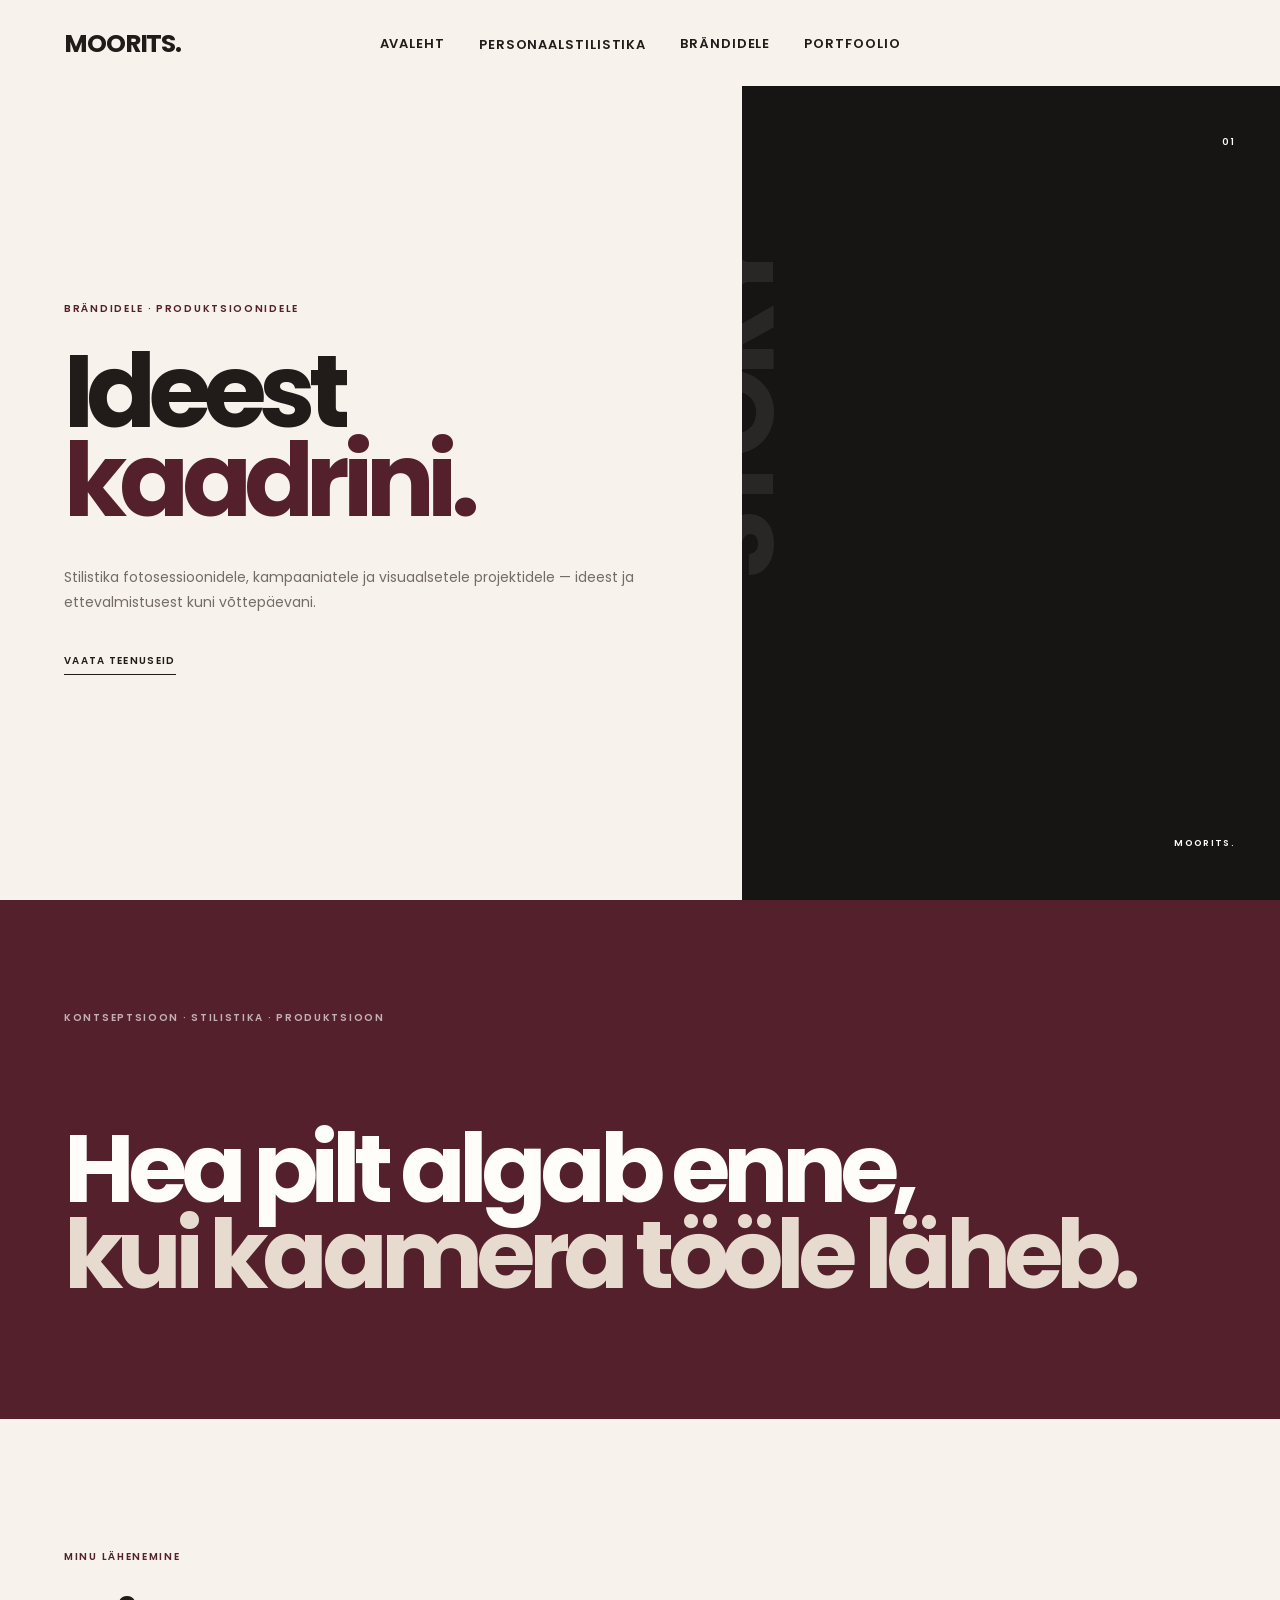
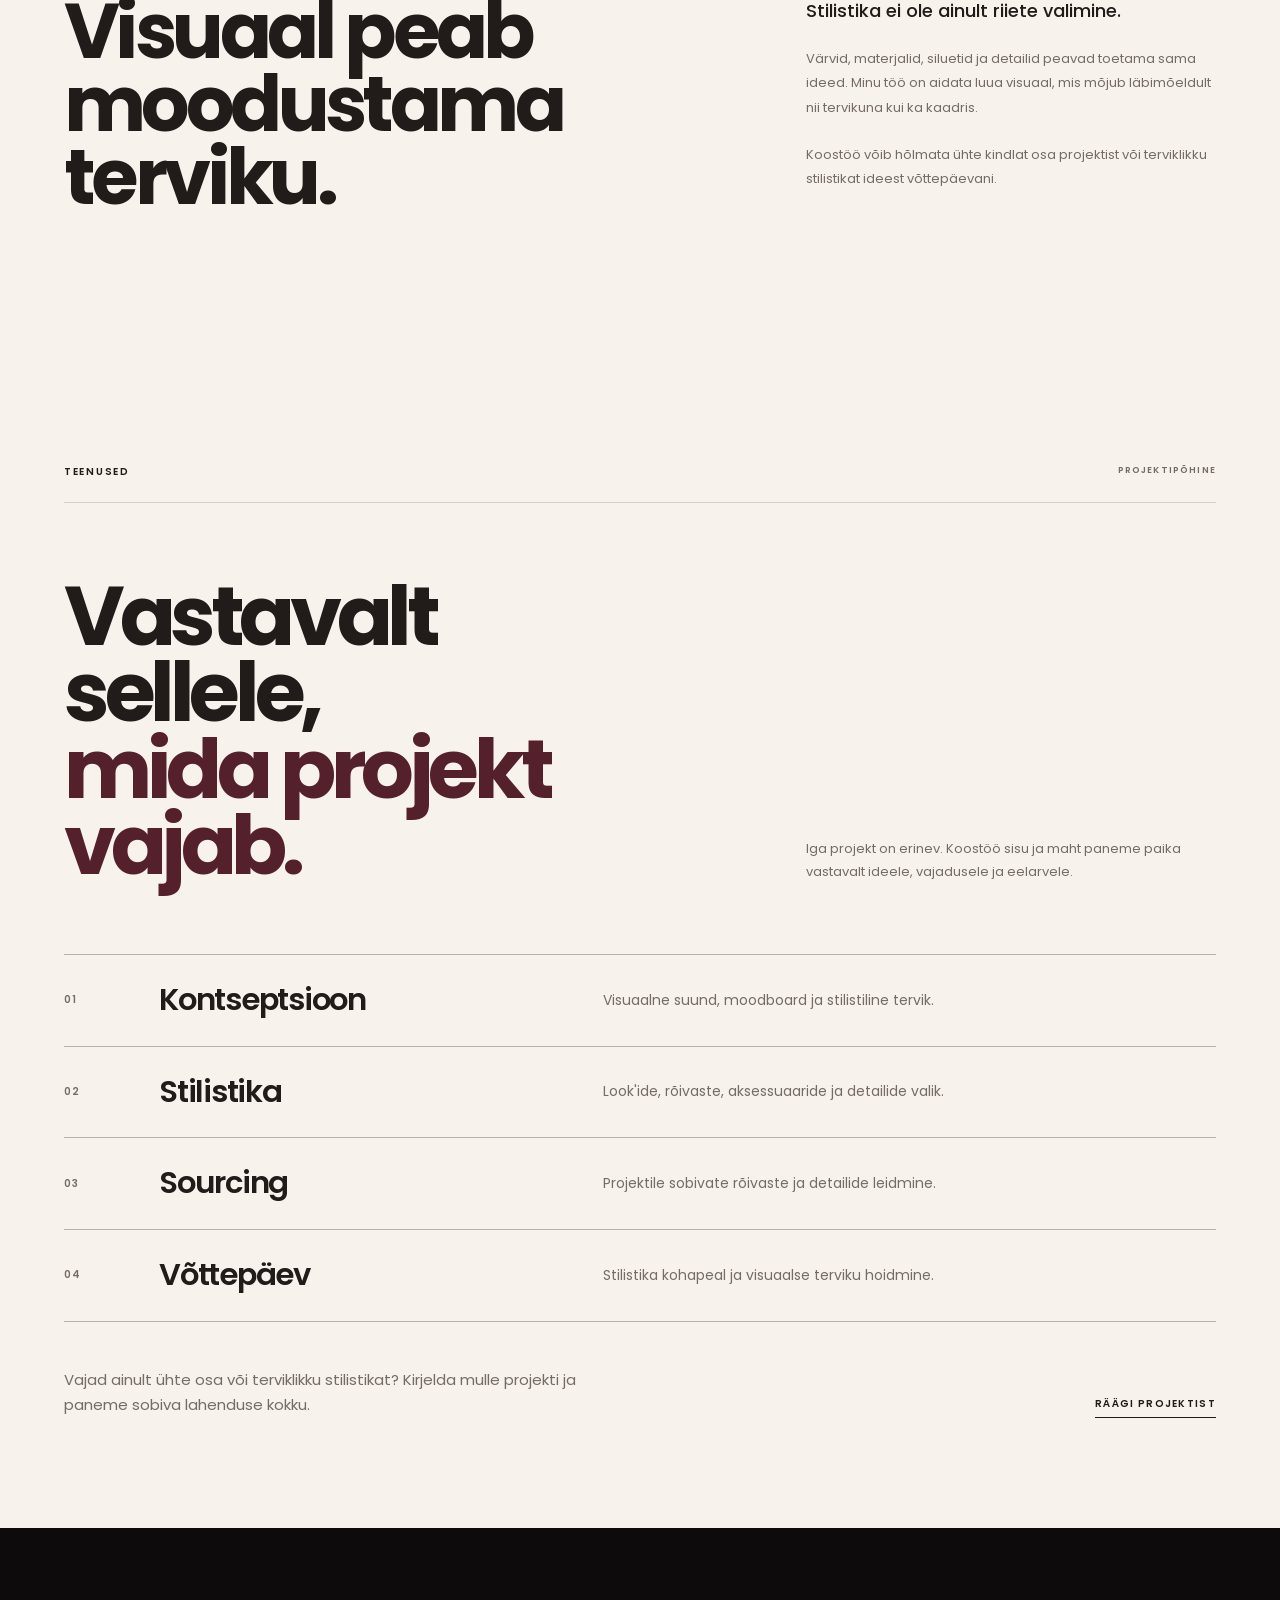
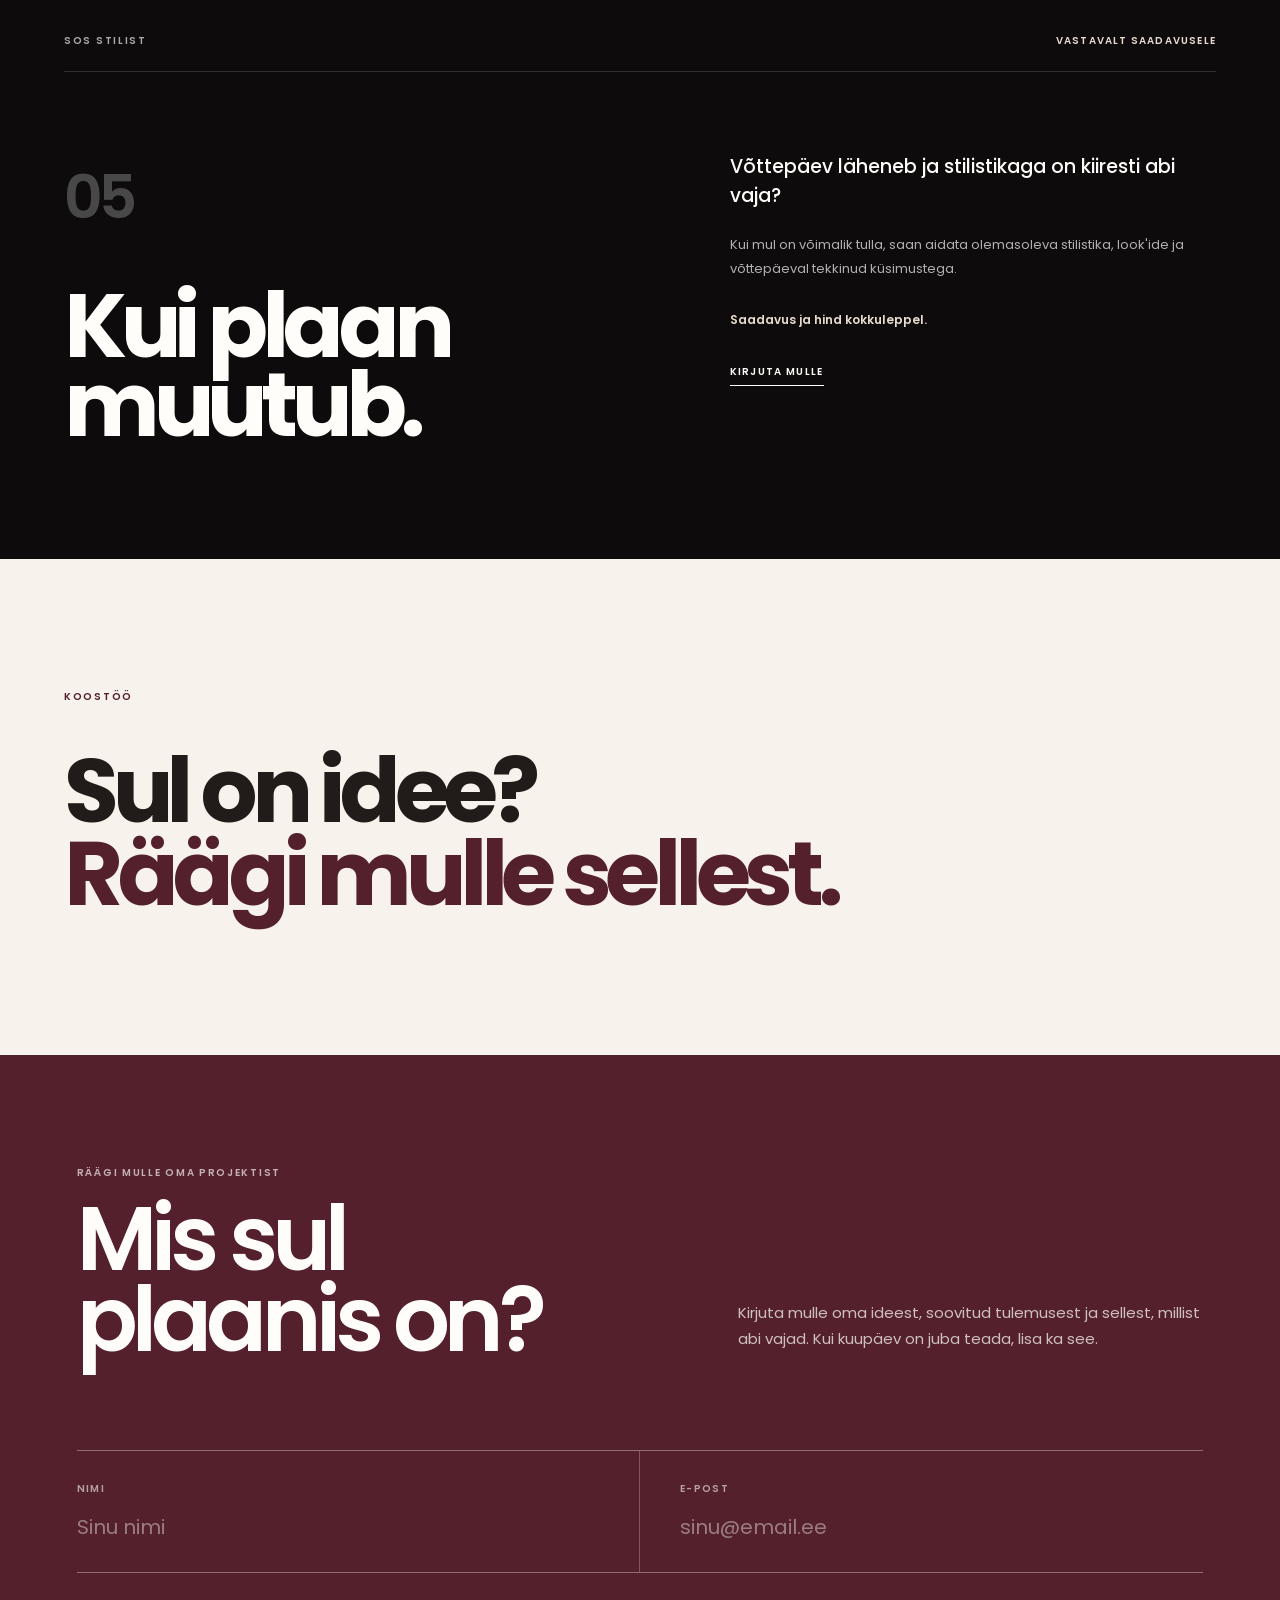
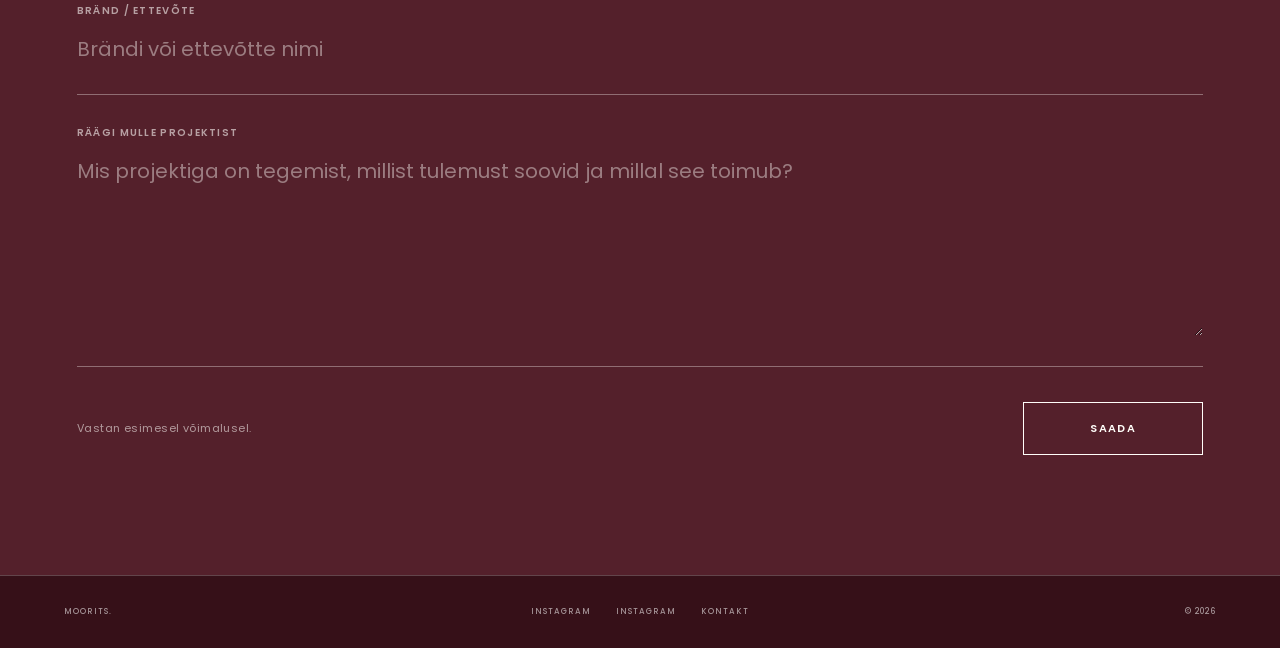
==== commit 86a266b4: "Update index.html" ====
--- a/brandidele/index.html
+++ b/brandidele/index.html
@@ -527,7 +527,9 @@
 
     <div>
 
-      <a href="#">
+     <a href="https://www.instagram.com/mooritzmoments" target="_blank" rel="noopener noreferrer">
+  INSTAGRAM
+</a>
         INSTAGRAM
       </a>
 
--- a/css/style.css
+++ b/css/style.css
@@ -5420,3 +5420,1033 @@
   }
 
 }
+/* =========================================================
+   BRÄNDIDE LEHT — KOMPAKTSED TEENUSED
+   ========================================================= */
+
+.brands-services-compact {
+  padding-bottom: 110px;
+}
+
+.brands-compact-list {
+  margin-top: 65px;
+  border-top: 1px solid rgba(33, 27, 25, 0.3);
+}
+
+.brands-compact-service {
+  display: grid;
+  grid-template-columns: 60px minmax(220px, 0.8fr) 1.2fr;
+  gap: 35px;
+  align-items: center;
+
+  padding: 30px 0;
+
+  border-bottom: 1px solid rgba(33, 27, 25, 0.3);
+}
+
+.brands-compact-number {
+  font-family: "Poppins", sans-serif;
+  font-size: 10px;
+  font-weight: 600;
+  letter-spacing: 0.12em;
+  color: #756c67;
+}
+
+.brands-compact-service h3 {
+  margin: 0;
+
+  font-family: "Poppins", sans-serif;
+  font-size: clamp(24px, 2.4vw, 38px);
+  line-height: 1;
+  font-weight: 600;
+  letter-spacing: -0.04em;
+  color: #211b19;
+}
+
+.brands-compact-service p {
+  max-width: 500px;
+  margin: 0;
+
+  font-family: "Poppins", sans-serif;
+  font-size: 14px;
+  line-height: 1.65;
+  color: #756c67;
+}
+
+.brands-service-summary {
+  display: flex;
+  justify-content: space-between;
+  align-items: flex-end;
+  gap: 50px;
+
+  margin-top: 45px;
+}
+
+.brands-service-summary p {
+  max-width: 560px;
+  margin: 0;
+
+  font-family: "Poppins", sans-serif;
+  font-size: 15px;
+  line-height: 1.7;
+  color: #756c67;
+}
+
+
+/* BRÄNDIDE KONTAKT */
+
+.brands-contact {
+  margin-top: 0;
+}
+
+.brands-contact .contact-intro {
+  max-width: 520px;
+}
+
+
+/* MOBILE */
+
+@media (max-width: 700px) {
+
+  .brands-compact-list {
+    margin-top: 45px;
+  }
+
+  .brands-compact-service {
+    grid-template-columns: 30px 1fr;
+    gap: 8px 15px;
+
+    padding: 25px 0;
+  }
+
+  .brands-compact-number {
+    grid-column: 1;
+    grid-row: 1 / span 2;
+    padding-top: 5px;
+  }
+
+  .brands-compact-service h3,
+  .brands-compact-service p {
+    grid-column: 2;
+  }
+
+  .brands-compact-service h3 {
+    font-size: 25px;
+  }
+
+  .brands-compact-service p {
+    margin-top: 5px;
+    font-size: 13px;
+  }
+
+  .brands-service-summary {
+    flex-direction: column;
+    align-items: flex-start;
+    gap: 22px;
+  }
+/* =========================================================
+   BRÄNDIDE LEHT — KOMPAKTSED TEENUSED
+   ========================================================= */
+
+.brands-services-compact {
+  padding-bottom: 110px;
+}
+
+.brands-compact-list {
+  margin-top: 65px;
+  border-top: 1px solid rgba(33, 27, 25, 0.3);
+}
+
+.brands-compact-service {
+  display: grid;
+  grid-template-columns: 60px minmax(220px, 0.8fr) 1.2fr;
+  gap: 35px;
+  align-items: center;
+
+  padding: 30px 0;
+
+  border-bottom: 1px solid rgba(33, 27, 25, 0.3);
+}
+
+.brands-compact-number {
+  font-family: "Poppins", sans-serif;
+  font-size: 10px;
+  font-weight: 600;
+  letter-spacing: 0.12em;
+  color: #756c67;
+}
+
+.brands-compact-service h3 {
+  margin: 0;
+
+  font-family: "Poppins", sans-serif;
+  font-size: clamp(24px, 2.4vw, 38px);
+  line-height: 1;
+  font-weight: 600;
+  letter-spacing: -0.04em;
+  color: #211b19;
+}
+
+.brands-compact-service p {
+  max-width: 500px;
+  margin: 0;
+
+  font-family: "Poppins", sans-serif;
+  font-size: 14px;
+  line-height: 1.65;
+  color: #756c67;
+}
+
+.brands-service-summary {
+  display: flex;
+  justify-content: space-between;
+  align-items: flex-end;
+  gap: 50px;
+
+  margin-top: 45px;
+}
+
+.brands-service-summary p {
+  max-width: 560px;
+  margin: 0;
+
+  font-family: "Poppins", sans-serif;
+  font-size: 15px;
+  line-height: 1.7;
+  color: #756c67;
+}
+
+
+/* BRÄNDIDE KONTAKT */
+
+.brands-contact {
+  margin-top: 0;
+}
+
+.brands-contact .contact-intro {
+  max-width: 520px;
+}
+
+
+/* MOBILE */
+
+@media (max-width: 700px) {
+
+  .brands-compact-list {
+    margin-top: 45px;
+  }
+
+  .brands-compact-service {
+    grid-template-columns: 30px 1fr;
+    gap: 8px 15px;
+
+    padding: 25px 0;
+  }
+
+  .brands-compact-number {
+    grid-column: 1;
+    grid-row: 1 / span 2;
+    padding-top: 5px;
+  }
+
+  .brands-compact-service h3,
+  .brands-compact-service p {
+    grid-column: 2;
+  }
+
+  .brands-compact-service h3 {
+    font-size: 25px;
+  }
+
+  .brands-compact-service p {
+    margin-top: 5px;
+    font-size: 13px;
+  }
+
+  .brands-service-summary {
+    flex-direction: column;
+    align-items: flex-start;
+    gap: 22px;
+  }
+
+}
+/* =========================================================
+   MEN — PREMIUM EDITORIAL STORY
+   ========================================================= */
+
+.men-story {
+  padding: 120px 6vw 135px;
+  background: #f7f2eb;
+  color: #211b19;
+}
+
+
+/* STORY TOP */
+
+.men-story-top {
+  padding-bottom: 75px;
+}
+
+.men-story-top h2 {
+  max-width: 1150px;
+  margin: 22px 0 0;
+  font-family: "Poppins", sans-serif;
+  font-size: clamp(52px, 6vw, 96px);
+  line-height: 0.94;
+  font-weight: 600;
+  letter-spacing: -0.065em;
+}
+
+.men-story-top h2 span {
+  color: #54202b;
+}
+
+
+/* CASE */
+
+.men-story-case {
+  border-top: 1px solid rgba(33, 27, 25, 0.35);
+}
+
+.men-story-case-head {
+  display: flex;
+  justify-content: space-between;
+  align-items: flex-start;
+  padding: 22px 0 55px;
+}
+
+.men-story-case-number {
+  font-family: "Poppins", sans-serif;
+  font-size: 10px;
+  font-weight: 600;
+  letter-spacing: 0.12em;
+  color: #756c67;
+}
+
+.men-story-case-head > div {
+  display: flex;
+  gap: 28px;
+  align-items: center;
+}
+
+.men-story-case-head strong,
+.men-story-case-head div span {
+  font-family: "Poppins", sans-serif;
+  font-size: 10px;
+  font-weight: 600;
+  letter-spacing: 0.12em;
+}
+
+.men-story-case-head div span {
+  color: #756c67;
+}
+
+
+/* STORY BODY */
+
+.men-story-case-body {
+  display: grid;
+  grid-template-columns: 1fr 1fr;
+  gap: 9vw;
+  padding: 35px 0 100px;
+}
+
+.men-story-lead {
+  max-width: 560px;
+}
+
+.men-story-lead p:first-child {
+  margin: 0 0 25px;
+  font-family: "Poppins", sans-serif;
+  font-size: clamp(30px, 3vw, 48px);
+  line-height: 1.1;
+  font-weight: 600;
+  letter-spacing: -0.045em;
+  color: #211b19;
+}
+
+.men-story-lead p:last-child {
+  max-width: 480px;
+  margin: 0;
+  font-family: "Poppins", sans-serif;
+  font-size: 16px;
+  line-height: 1.7;
+  color: #756c67;
+}
+
+.men-story-copy {
+  max-width: 520px;
+}
+
+.men-story-copy p {
+  margin: 0 0 24px;
+  font-family: "Poppins", sans-serif;
+  font-size: 15px;
+  line-height: 1.75;
+  color: #756c67;
+}
+
+.men-story-copy .men-story-copy-strong {
+  margin-top: 42px;
+  font-size: 19px;
+  line-height: 1.55;
+  font-weight: 600;
+  letter-spacing: -0.02em;
+  color: #211b19;
+}
+
+
+/* GROWTH */
+
+.men-story-growth {
+  display: grid;
+  grid-template-columns: repeat(3, 1fr);
+  border-top: 1px solid rgba(33, 27, 25, 0.35);
+  border-bottom: 1px solid rgba(33, 27, 25, 0.35);
+}
+
+.men-story-growth > div {
+  min-height: 190px;
+  padding: 30px 35px 35px 0;
+}
+
+.men-story-growth > div + div {
+  padding-left: 35px;
+  border-left: 1px solid rgba(33, 27, 25, 0.25);
+}
+
+.men-story-growth span {
+  display: block;
+  margin-bottom: 45px;
+  font-family: "Poppins", sans-serif;
+  font-size: 9px;
+  font-weight: 600;
+  letter-spacing: 0.14em;
+  color: #756c67;
+}
+
+.men-story-growth strong {
+  display: block;
+  font-family: "Poppins", sans-serif;
+  font-size: clamp(24px, 2.3vw, 38px);
+  line-height: 1.1;
+  font-weight: 600;
+  letter-spacing: -0.045em;
+  color: #211b19;
+}
+
+
+/* CONTRAST */
+
+.men-story-contrast {
+  display: grid;
+  grid-template-columns: 1fr 2fr;
+  gap: 40px;
+  align-items: start;
+  padding: 90px 0 100px;
+}
+
+.men-story-contrast > span {
+  padding-top: 12px;
+  font-family: "Poppins", sans-serif;
+  font-size: 10px;
+  font-weight: 600;
+  letter-spacing: 0.15em;
+  color: #54202b;
+}
+
+.men-story-contrast p {
+  margin: 0;
+  font-family: "Poppins", sans-serif;
+  font-size: clamp(42px, 5.3vw, 84px);
+  line-height: 0.98;
+  font-weight: 400;
+  letter-spacing: -0.06em;
+  color: #211b19;
+}
+
+.men-story-contrast strong {
+  font-weight: 600;
+  color: #54202b;
+}
+
+
+/* ENDING */
+
+.men-story-ending {
+  display: grid;
+  grid-template-columns: 1fr 2fr;
+  gap: 40px;
+  padding-top: 35px;
+  border-top: 1px solid #211b19;
+}
+
+.men-story-ending > p {
+  max-width: 240px;
+  margin: 5px 0 0;
+  font-family: "Poppins", sans-serif;
+  font-size: 13px;
+  line-height: 1.6;
+  color: #756c67;
+}
+
+.men-story-ending h3 {
+  max-width: 900px;
+  margin: 0;
+  font-family: "Poppins", sans-serif;
+  font-size: clamp(36px, 4.5vw, 70px);
+  line-height: 1.02;
+  font-weight: 600;
+  letter-spacing: -0.055em;
+  color: #211b19;
+}
+
+.men-story-ending h3 span {
+  color: #54202b;
+}
+
+
+/* SERVICES */
+
+.men-services-heading h2 span {
+  color: #54202b;
+}
+
+
+/* =========================================================
+   MEN STORY — MOBILE
+   ========================================================= */
+
+@media (max-width: 700px) {
+
+  .men-story {
+    padding: 80px 24px 90px;
+  }
+
+  .men-story-top {
+    padding-bottom: 50px;
+  }
+
+  .men-story-top h2 {
+    font-size: clamp(44px, 12.5vw, 62px);
+    line-height: 0.97;
+  }
+
+  .men-story-case-head {
+    padding: 18px 0 38px;
+  }
+
+  .men-story-case-head > div {
+    gap: 15px;
+  }
+
+
+  /* BODY */
+
+  .men-story-case-body {
+    grid-template-columns: 1fr;
+    gap: 45px;
+    padding: 15px 0 70px;
+  }
+
+  .men-story-lead p:first-child {
+    font-size: 30px;
+  }
+
+  .men-story-lead p:last-child,
+  .men-story-copy p {
+    font-size: 14px;
+  }
+
+  .men-story-copy .men-story-copy-strong {
+    margin-top: 35px;
+    font-size: 18px;
+  }
+
+
+  /* GROWTH */
+
+  .men-story-growth {
+    grid-template-columns: 1fr;
+  }
+
+  .men-story-growth > div {
+    display: grid;
+    grid-template-columns: 0.8fr 1.2fr;
+    gap: 20px;
+    align-items: center;
+    min-height: 0;
+    padding: 24px 0;
+  }
+
+  .men-story-growth > div + div {
+    padding-left: 0;
+    border-left: 0;
+    border-top: 1px solid rgba(33, 27, 25, 0.25);
+  }
+
+  .men-story-growth span {
+    margin: 0;
+  }
+
+  .men-story-growth strong {
+    font-size: 23px;
+  }
+
+
+  /* CONTRAST */
+
+  .men-story-contrast {
+    grid-template-columns: 1fr;
+    gap: 18px;
+    padding: 65px 0 75px;
+  }
+
+  .men-story-contrast > span {
+    padding-top: 0;
+  }
+
+  .men-story-contrast p {
+    font-size: clamp(42px, 12.5vw, 60px);
+    line-height: 1;
+  }
+
+
+  /* ENDING */
+
+  .men-story-ending {
+    grid-template-columns: 1fr;
+    gap: 28px;
+    padding-top: 28px;
+  }
+
+  .men-story-ending > p {
+    max-width: none;
+  }
+
+  .men-story-ending h3 {
+    font-size: clamp(35px, 10vw, 49px);
+    line-height: 1.04;
+  }
+
+}
+/* =========================================================
+   MEN — CASE STUDY
+   ========================================================= */
+
+.men-case {
+  box-sizing: border-box;
+  width: 100%;
+  padding: 120px 6vw 130px;
+  background: #f7f2eb;
+  color: #211b19;
+}
+
+.men-case *,
+.men-case *::before,
+.men-case *::after {
+  box-sizing: border-box;
+}
+
+
+/* HEADER */
+
+.men-case-header {
+  max-width: 1180px;
+  margin-bottom: 90px;
+}
+
+.men-case-header .label {
+  margin: 0 0 24px;
+}
+
+.men-case-header h2 {
+  margin: 0;
+  font-family: "Poppins", sans-serif;
+  font-size: clamp(52px, 6vw, 94px);
+  line-height: 0.96;
+  font-weight: 600;
+  letter-spacing: -0.065em;
+  color: #211b19;
+}
+
+.men-case-header h2 span {
+  color: #54202b;
+}
+
+
+/* STORY */
+
+.men-case-story {
+  display: grid;
+  grid-template-columns: 240px minmax(0, 1fr);
+  gap: 7vw;
+  padding: 35px 0 90px;
+  border-top: 1px solid rgba(33, 27, 25, 0.3);
+}
+
+.men-case-person {
+  display: flex;
+  justify-content: space-between;
+  gap: 30px;
+}
+
+.men-case-person > span {
+  font-family: "Poppins", sans-serif;
+  font-size: 10px;
+  font-weight: 600;
+  color: #756c67;
+}
+
+.men-case-person > div {
+  display: flex;
+  flex-direction: column;
+  gap: 4px;
+}
+
+.men-case-person strong {
+  font-family: "Poppins", sans-serif;
+  font-size: 12px;
+  font-weight: 600;
+  letter-spacing: 0.08em;
+}
+
+.men-case-person small {
+  font-family: "Poppins", sans-serif;
+  font-size: 9px;
+  font-weight: 500;
+  letter-spacing: 0.1em;
+  color: #756c67;
+}
+
+.men-case-main {
+  max-width: 900px;
+}
+
+.men-case-lead {
+  margin: 0 0 55px;
+  font-family: "Poppins", sans-serif;
+  font-size: clamp(30px, 3vw, 46px);
+  line-height: 1.1;
+  font-weight: 600;
+  letter-spacing: -0.045em;
+}
+
+.men-case-columns {
+  display: grid;
+  grid-template-columns: repeat(2, minmax(0, 1fr));
+  gap: 70px;
+}
+
+.men-case-columns p {
+  margin: 0;
+  font-family: "Poppins", sans-serif;
+  font-size: 15px;
+  line-height: 1.75;
+  color: #756c67;
+}
+
+
+/* THE CHANGE */
+
+.men-case-change {
+  display: grid;
+  grid-template-columns: repeat(2, minmax(0, 1fr));
+  border-top: 1px solid rgba(33, 27, 25, 0.3);
+  border-bottom: 1px solid rgba(33, 27, 25, 0.3);
+}
+
+.men-case-change p {
+  min-height: 220px;
+  margin: 0;
+  padding: 45px 5vw 45px 0;
+
+  display: flex;
+  flex-direction: column;
+  justify-content: space-between;
+
+  font-family: "Poppins", sans-serif;
+  font-size: clamp(25px, 2.4vw, 38px);
+  line-height: 1.15;
+  letter-spacing: -0.04em;
+}
+
+.men-case-change p + p {
+  padding-left: 5vw;
+  border-left: 1px solid rgba(33, 27, 25, 0.3);
+}
+
+.men-case-change strong {
+  font-size: clamp(32px, 3.4vw, 54px);
+  line-height: 1;
+  font-weight: 600;
+}
+
+.men-case-change p:last-child strong {
+  color: #54202b;
+}
+
+
+/* QUESTION */
+
+.men-case-question {
+  display: grid;
+  grid-template-columns: 240px minmax(0, 1fr);
+  gap: 7vw;
+  padding-top: 95px;
+}
+
+.men-case-question > span {
+  max-width: 190px;
+  padding-top: 8px;
+
+  font-family: "Poppins", sans-serif;
+  font-size: 11px;
+  line-height: 1.6;
+  color: #756c67;
+}
+
+.men-case-question h3 {
+  max-width: 1000px;
+  margin: 0;
+
+  font-family: "Poppins", sans-serif;
+  font-size: clamp(42px, 5vw, 78px);
+  line-height: 1;
+  font-weight: 600;
+  letter-spacing: -0.06em;
+  color: #211b19;
+}
+
+.men-case-question h3 em {
+  font-style: normal;
+  color: #54202b;
+}
+
+
+/* MOBILE */
+
+@media (max-width: 700px) {
+
+  .men-case {
+    padding: 80px 24px 90px;
+  }
+
+  .men-case-header {
+    margin-bottom: 55px;
+  }
+
+  .men-case-header h2 {
+    font-size: clamp(43px, 12vw, 60px);
+    line-height: 0.98;
+  }
+
+
+  .men-case-story {
+    grid-template-columns: 1fr;
+    gap: 50px;
+    padding: 25px 0 65px;
+  }
+
+  .men-case-person {
+    justify-content: flex-start;
+    gap: 35px;
+  }
+
+  .men-case-lead {
+    margin-bottom: 35px;
+    font-size: 29px;
+  }
+
+  .men-case-columns {
+    grid-template-columns: 1fr;
+    gap: 20px;
+  }
+
+  .men-case-columns p {
+    font-size: 14px;
+  }
+
+
+  .men-case-change {
+    grid-template-columns: 1fr;
+  }
+
+  .men-case-change p {
+    min-height: 170px;
+    padding: 30px 0;
+  }
+
+  .men-case-change p + p {
+    padding-left: 0;
+    border-left: 0;
+    border-top: 1px solid rgba(33, 27, 25, 0.3);
+  }
+
+  .men-case-change strong {
+    font-size: 35px;
+  }
+
+
+  .men-case-question {
+    grid-template-columns: 1fr;
+    gap: 30px;
+    padding-top: 65px;
+  }
+
+  .men-case-question > span {
+    max-width: none;
+  }
+
+  .men-case-question h3 {
+    font-size: clamp(37px, 10.5vw, 50px);
+    line-height: 1.03;
+  }
+
+}
+/* =========================================================
+   MOBILE NAV — MOORITS.
+   ========================================================= */
+
+@media (max-width: 900px) {
+
+  #mobileNav {
+    display: flex !important;
+    position: fixed !important;
+    inset: 0 !important;
+    z-index: 99999 !important;
+
+    flex-direction: column !important;
+
+    padding:
+      max(26px, env(safe-area-inset-top))
+      24px
+      max(30px, env(safe-area-inset-bottom)) !important;
+
+    background: #f7f2eb !important;
+
+    opacity: 0 !important;
+    visibility: hidden !important;
+    pointer-events: none !important;
+
+    transform: translateY(-8px);
+
+    transition:
+      opacity .25s ease,
+      transform .25s ease,
+      visibility .25s ease;
+  }
+
+
+  #mobileNav.open {
+    opacity: 1 !important;
+    visibility: visible !important;
+    pointer-events: auto !important;
+    transform: translateY(0);
+  }
+
+
+  /* SULGE */
+
+  #mobileClose {
+    display: block !important;
+    align-self: flex-end;
+
+    margin: 0;
+    padding: 0;
+
+    border: 0;
+    background: transparent;
+
+    font-family: "Poppins", sans-serif;
+    font-size: 11px;
+    line-height: 1;
+    font-weight: 600;
+    letter-spacing: .14em;
+
+    color: #211b19;
+    cursor: pointer;
+  }
+
+
+  /* LINKS WRAPPER */
+
+  #mobileNav .mobile-links {
+    display: flex !important;
+    flex-direction: column !important;
+    align-items: stretch !important;
+
+    width: 100%;
+
+    gap: 0 !important;
+    margin: 70px 0 0 !important;
+  }
+
+
+  /* MAIN LINKS */
+
+  #mobileNav .mobile-links > a {
+    display: block;
+
+    margin: 0 !important;
+    padding: 15px 0 !important;
+
+    border: 0;
+
+    font-family: "Poppins", sans-serif;
+    font-size: clamp(31px, 9vw, 43px) !important;
+    line-height: 1.05 !important;
+    font-weight: 600 !important;
+    letter-spacing: -0.045em !important;
+
+    color: #211b19 !important;
+    text-decoration: none !important;
+  }
+
+
+  /* PERSONAALSTILISTIKA LABEL */
+
+  #mobileNav .mobile-nav-label {
+    display: block;
+
+    margin: 25px 0 8px !important;
+    padding: 0 !important;
+
+    font-family: "Poppins", sans-serif;
+    font-size: 9px !important;
+    line-height: 1.2;
+    font-weight: 600;
+    letter-spacing: .15em;
+
+    color: #9b928d !important;
+  }
+
+
+  /* MEESTELE + NAISTELE */
+
+  #mobileNav .mobile-nav-label + a,
+  #mobileNav .mobile-nav-label + a + a {
+    padding: 10px 0 !important;
+  }
+
+
+  /* SEPARATE LOWER NAV */
+
+  #mobileNav .mobile-nav-label + a + a + a {
+    margin-top: 25px !important;
+  }
+
+
+  /* KONTAKT */
+
+  #mobileNav .mobile-links > a:last-child {
+    margin-top: 25px !important;
+    padding-top: 22px !important;
+
+    border-top: 1px solid rgba(33, 27, 25, .22);
+
+    font-size: 18px !important;
+    letter-spacing: -0.02em !important;
+  }
+
+}
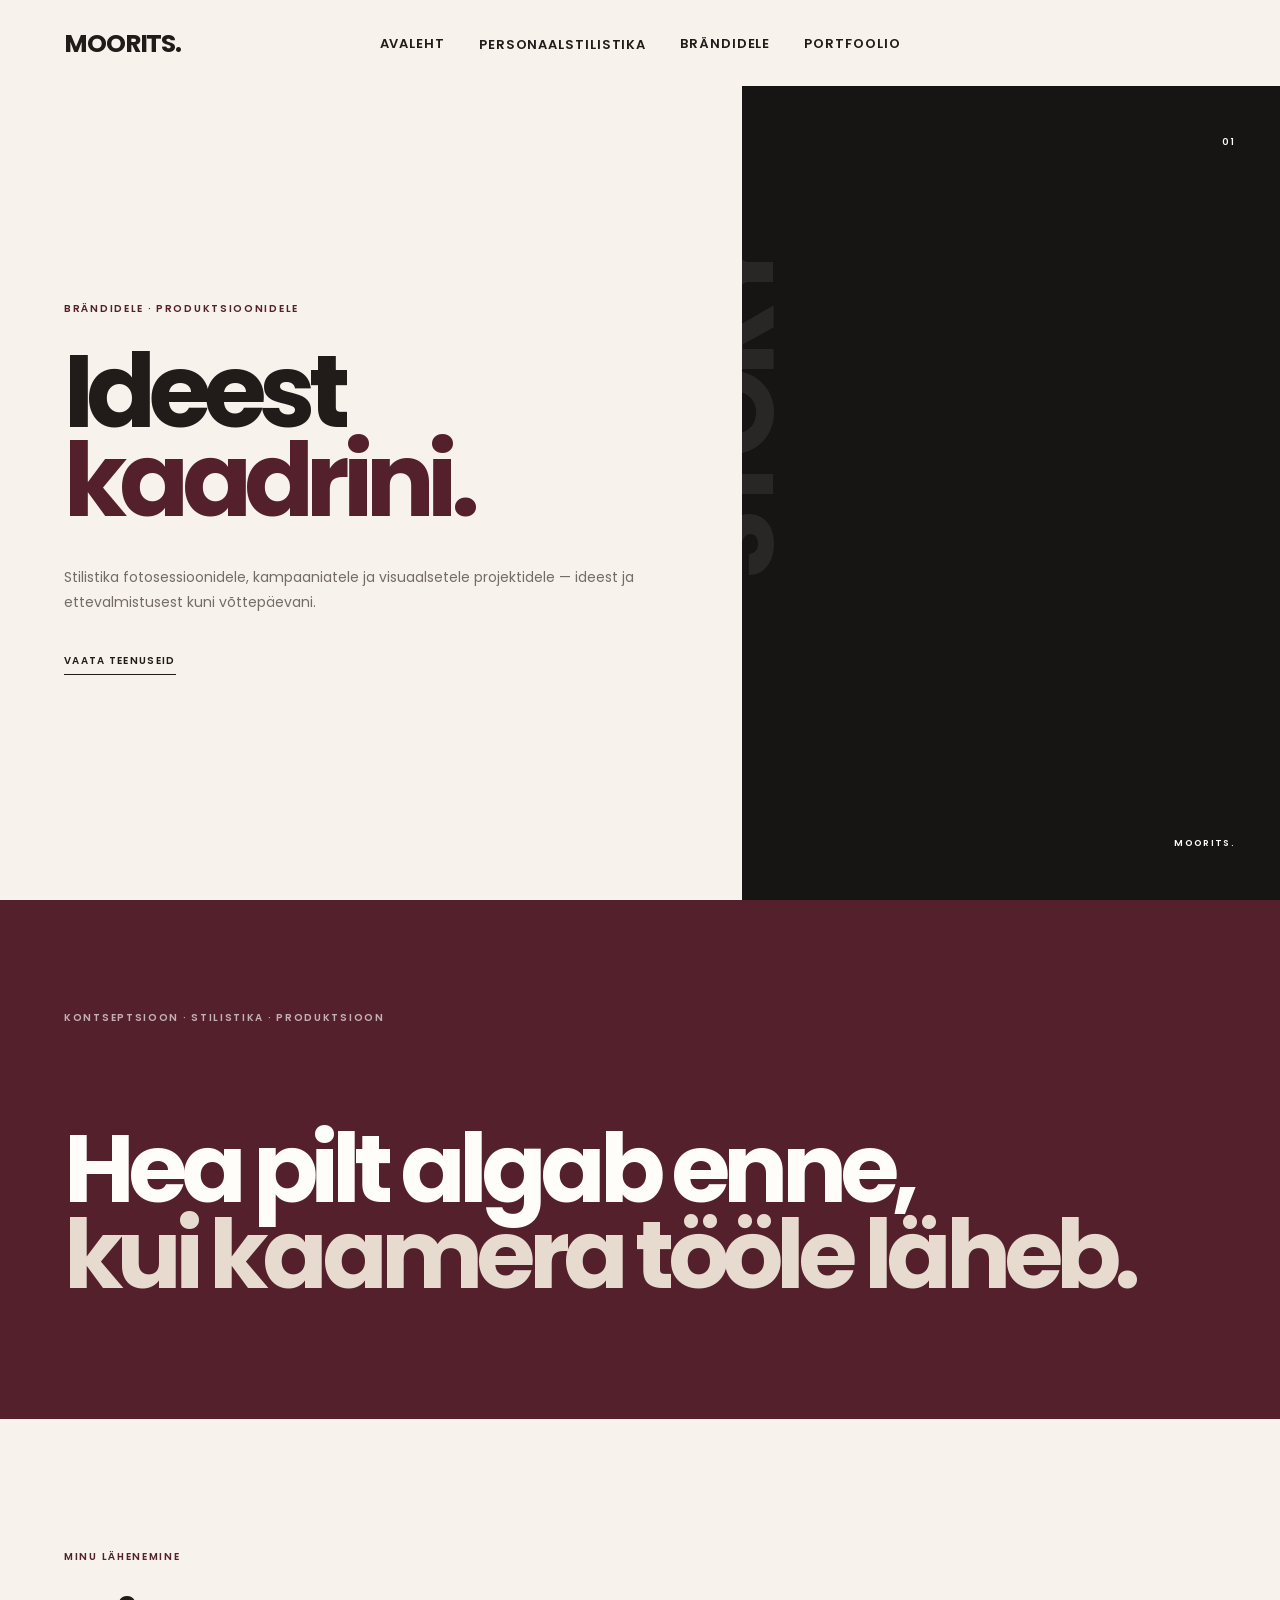
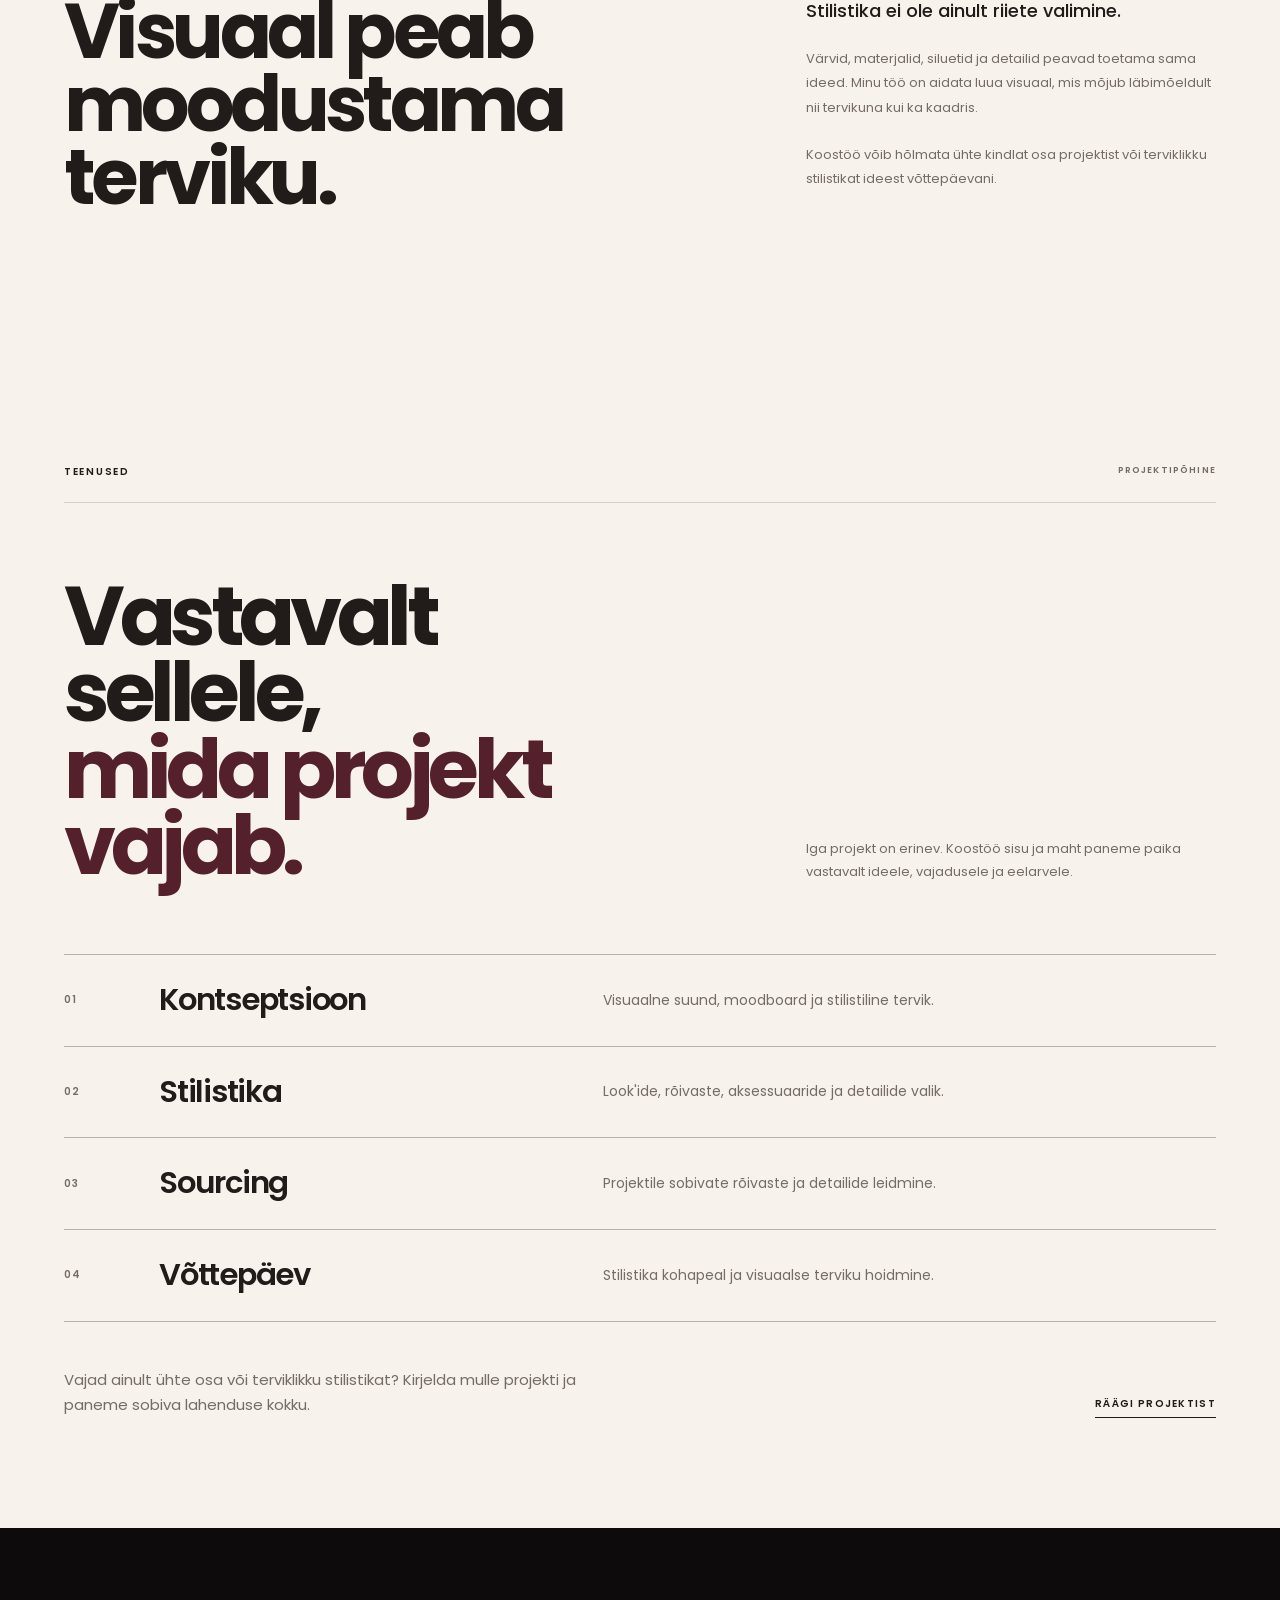
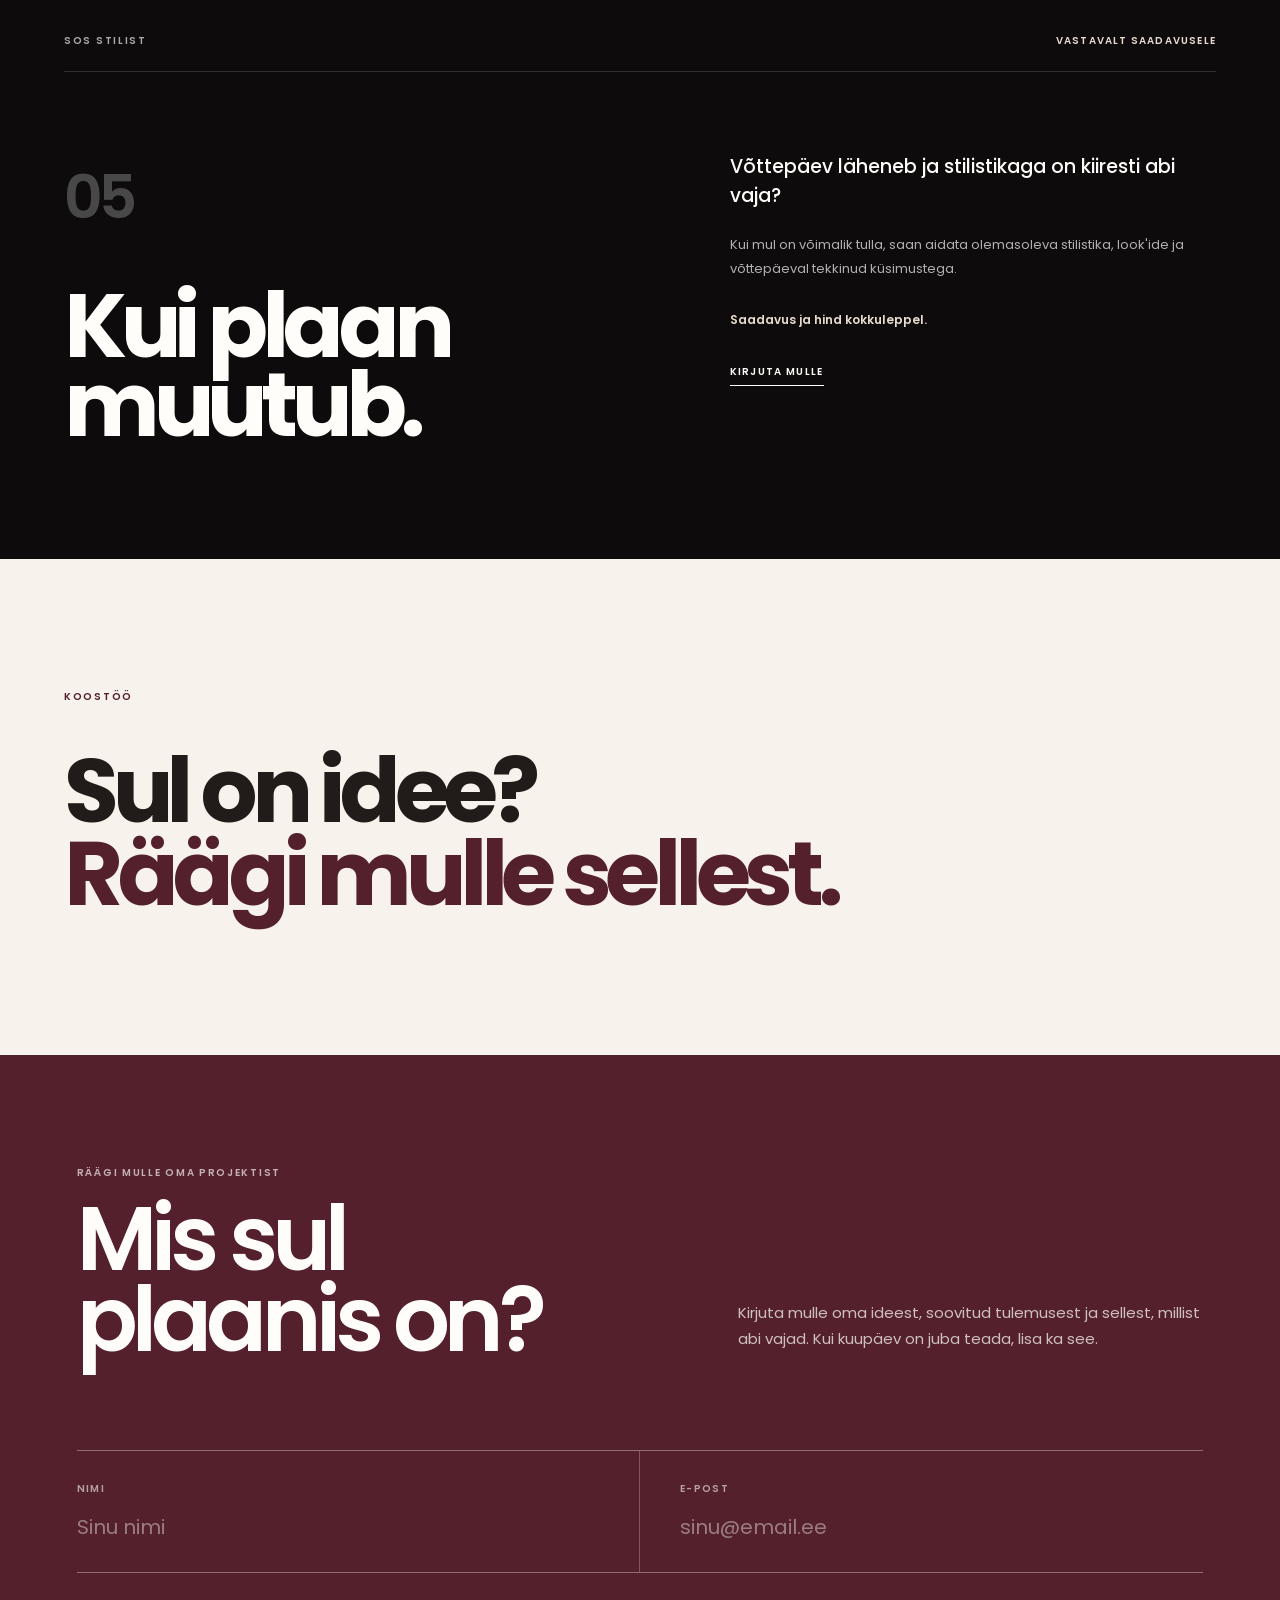
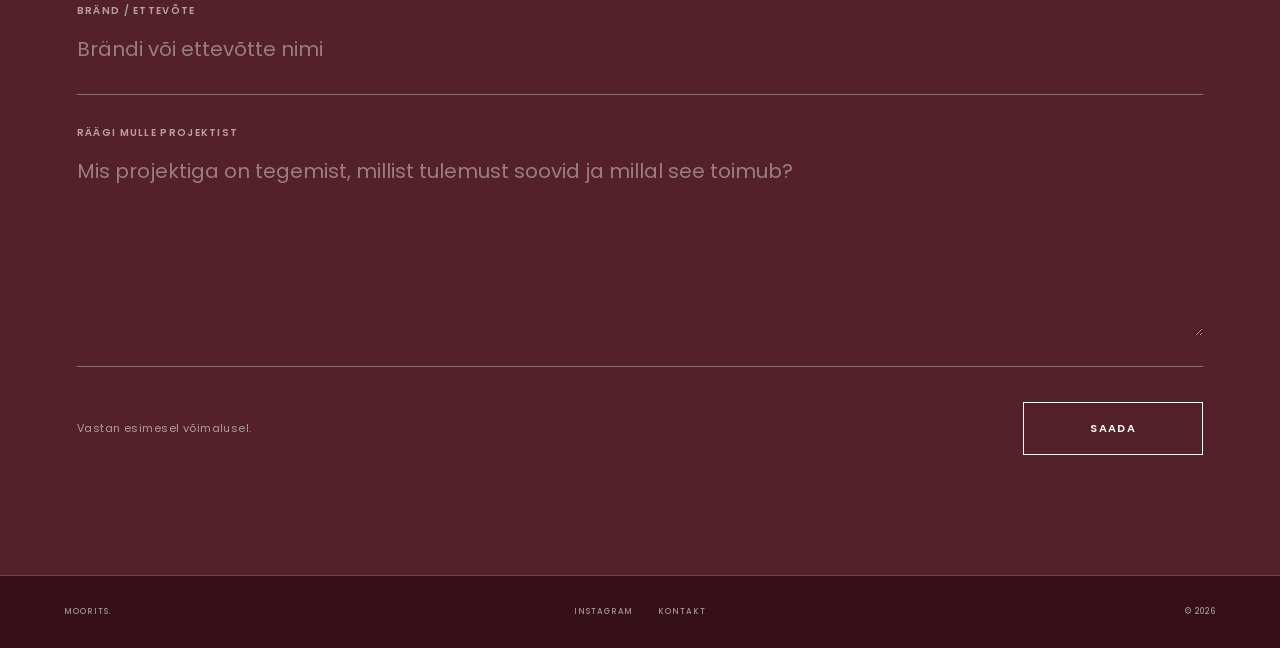
==== commit ef07f907: "Update index.html" ====
--- a/brandidele/index.html
+++ b/brandidele/index.html
@@ -530,8 +530,6 @@
      <a href="https://www.instagram.com/mooritzmoments" target="_blank" rel="noopener noreferrer">
   INSTAGRAM
 </a>
-        INSTAGRAM
-      </a>
 
       <a href="#kontakt">
         KONTAKT
